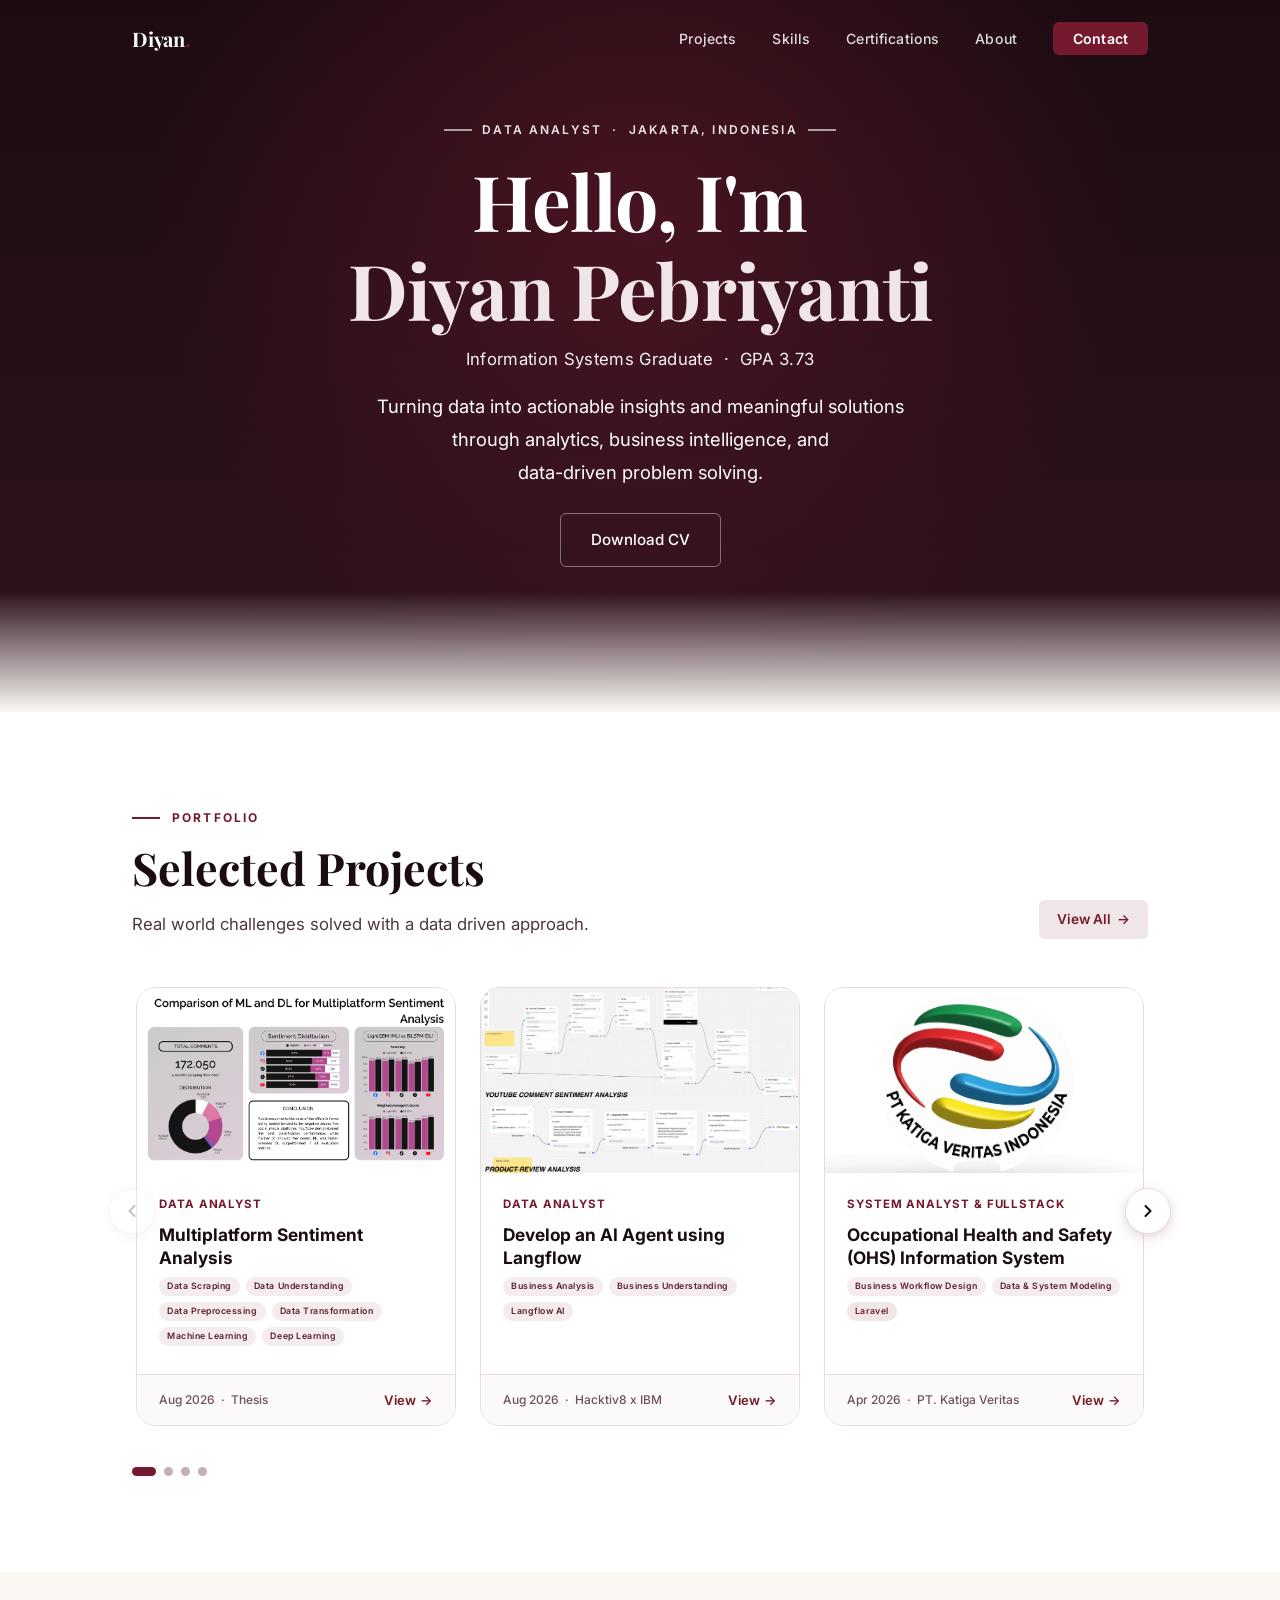
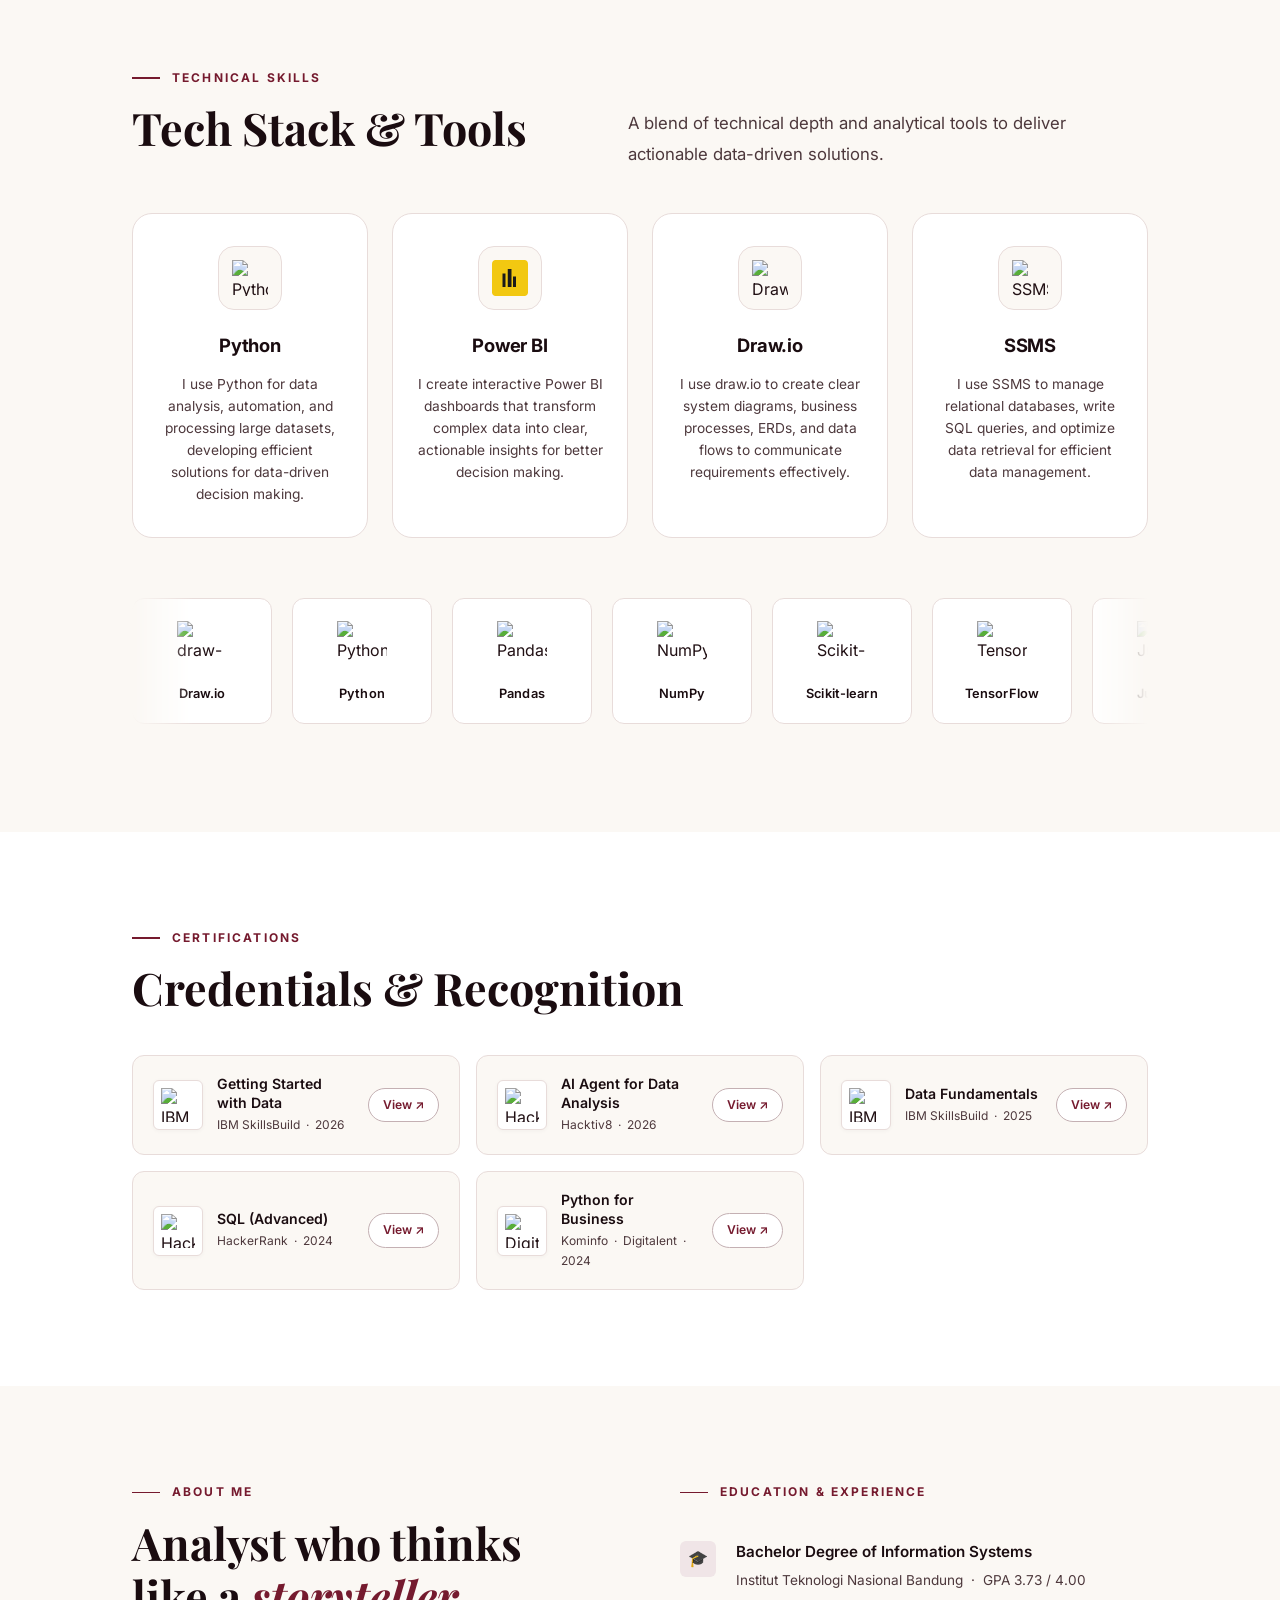
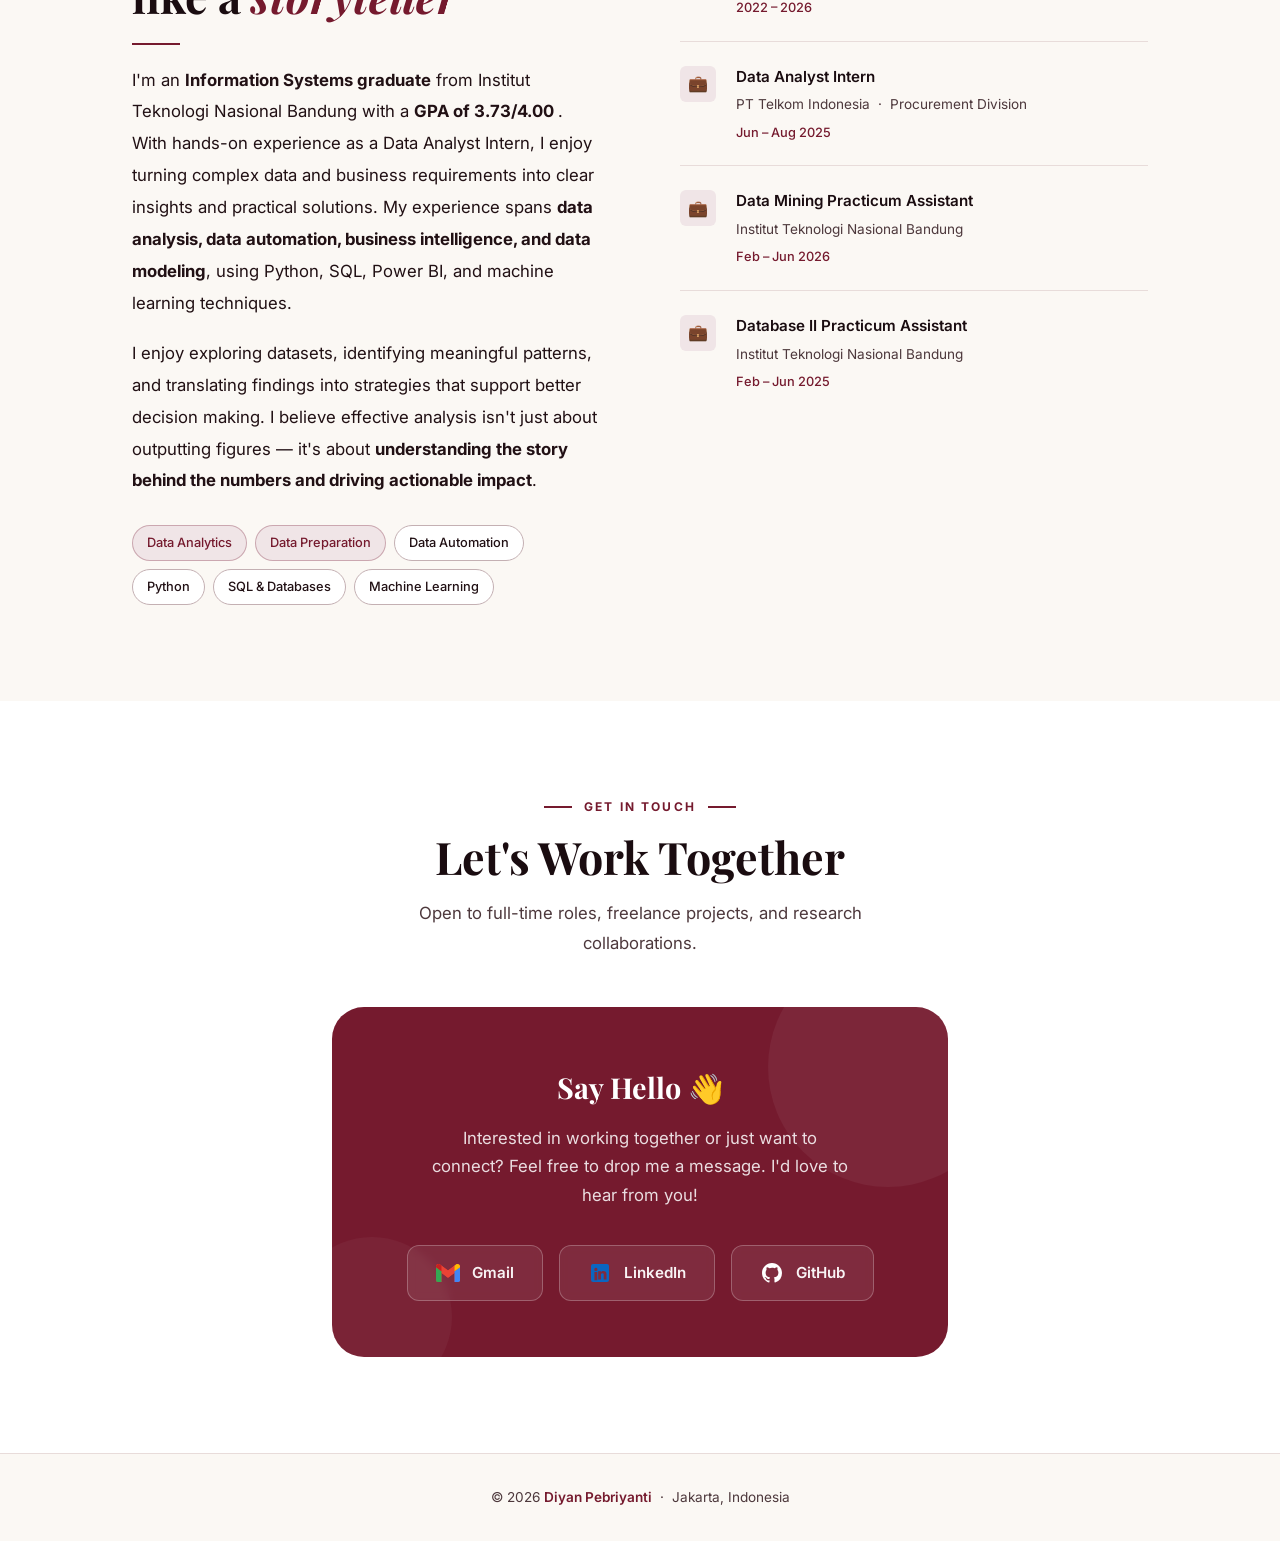
==== index.html @ 128fee52 "add ibm credential" ====
<!DOCTYPE html>
<html lang="en">

<head>
  <meta charset="UTF-8" />
  <meta name="viewport" content="width=device-width, initial-scale=1.0" />
  <meta name="description"
    content="Portfolio of Diyan Pebriyanti — Data Analyst fresh graduate passionate about turning data into impactful business insights." />
  <title>Diyan Pebriyanti | Portfolio</title>
  <link rel="stylesheet" href="style.css" />
  <link rel="icon"
    href="data:image/svg+xml,<svg xmlns='http://www.w3.org/2000/svg' viewBox='0 0 100 100'><text y='.9em' font-size='90'>📊</text></svg>" />
</head>

<body>

  <!-- Mobile Nav -->
  <div class="mobile-nav" id="mobileNav">
    <span class="mobile-nav-close" id="mobileNavClose">✕</span>
    <a href="#projects" onclick="closeMobileNav()">Projects</a>
    <a href="#skills" onclick="closeMobileNav()">Skills</a>
    <a href="#certificates" onclick="closeMobileNav()">Certifications</a>
    <a href="#about" onclick="closeMobileNav()">About</a>
    <a href="#contact" onclick="closeMobileNav()">Contact</a>
  </div>

  <!-- ===================== NAV ===================== -->
  <nav class="nav" id="mainNav">
    <div class="container nav-inner">
      <a href="#" class="nav-logo">Diyan<span>.</span></a>
      <ul class="nav-links">
        <li><a href="#projects" id="nav-projects">Projects</a></li>
        <li><a href="#skills" id="nav-skills">Skills</a></li>
        <li><a href="#certificates" id="nav-certs">Certifications</a></li>
        <li><a href="#about" id="nav-about">About</a></li>
        <li><a href="#contact" class="nav-cta" id="nav-contact">Contact</a></li>
      </ul>
      <div class="hamburger" id="hamburger" onclick="openMobileNav()">
        <span></span><span></span><span></span>
      </div>
    </div>
  </nav>

  <!-- ===================== HERO ===================== -->
  <section class="hero" id="home">
    <div class="container hero-content">

      <div class="hero-eyebrow">
        <div class="hero-eyebrow-line"></div>
        <span class="hero-eyebrow-text">Data Analyst &nbsp;·&nbsp; Jakarta, Indonesia</span>
        <div class="hero-eyebrow-line"></div>
      </div>

      <h1 class="hero-title">
        Hello, I'm
        <span class="name">Diyan Pebriyanti</span>
      </h1>

      <p class="hero-role">Information Systems Graduate &nbsp;·&nbsp; GPA 3.73</p>

      <p class="hero-desc">
        Turning data into actionable insights and meaningful solutions through analytics, business intelligence, and
        <br> data-driven problem solving.
      </p>

      <div class="hero-buttons">
        <!-- <a href="#projects" class="hero-btn-primary" id="hero-view-projects">View Projects →</a> -->
        <a href="assets/projects/CV_DiyanPebriyanti.pdf" class="hero-btn-outline" id="hero-download-cv"
          download>Download CV</a>
      </div>

      <div class="hero-stats">
      </div>

    </div>


  </section>


  <!-- ===================== PROJECTS ===================== -->
  <section class="section projects" id="projects">
    <div class="container">
      <div class="projects-header reveal">
        <div class="projects-header-left">
          <div class="section-eyebrow">
            <div class="section-eyebrow-line"></div>
            <span class="section-eyebrow-text">Portfolio</span>
          </div>
          <h2 class="section-title">Selected Projects</h2>
          <p class="section-desc">Real world challenges solved with a data driven approach.</p>
        </div>
        <div class="projects-controls">
          <a href="projects.html" class="projects-view-all-link" id="home-view-all-projects-top">
            View All <span>→</span>
          </a>
        </div>
      </div>

      <!-- Slider Carousel Container with Overlapping Arrows -->
      <div class="projects-carousel-container reveal reveal-delay-1">
        <button class="slider-arrow-btn slider-arrow-prev" id="projectSliderPrev" onclick="slideProjectsTrack(-1)"
          aria-label="Previous Projects">
          <svg width="20" height="20" viewBox="0 0 24 24" fill="none" stroke="currentColor" stroke-width="2.5"
            stroke-linecap="round" stroke-linejoin="round">
            <polyline points="15 18 9 12 15 6"></polyline>
          </svg>
        </button>

        <!-- Slider Viewport -->
        <div class="projects-slider-wrapper" id="projectsSliderWrapper">
          <div class="projects-track" id="projectsTrack">

            <!-- Project 1 -->
            <div class="project-card">
              <div class="project-thumb">
                <img src="assets/projects/sentiment-analysis.png" alt="Multiplatform Sentiment Analysis"
                  loading="lazy" />
              </div>
              <div class="project-body">
                <span class="project-category-badge">Data Analyst</span>
                <h3 class="project-title">Multiplatform Sentiment Analysis</h3>
                <div class="project-tags">
                  <span class="tag tag-ml">Data Scraping</span>
                  <span class="tag tag-ml">Data Understanding</span>
                  <span class="tag tag-ml">Data Preprocessing</span>
                  <span class="tag tag-ml">Data Transformation</span>
                  <span class="tag tag-ml">Machine Learning</span>
                  <span class="tag tag-ml">Deep Learning</span>
                </div>
              </div>
              <div class="project-footer">
                <span class="project-meta">Aug 2026 &nbsp;·&nbsp; Thesis</span>
                <a href="#" class="project-link" onclick="openProjectModal('sentiment'); return false;">View
                  <span>→</span></a>
              </div>
            </div>

            <!-- Project 2 -->
            <div class="project-card">
              <div class="project-thumb">
                <img src="assets/projects/langflow.png" alt="Develop an AI Agent using Langflow" loading="lazy" />
              </div>
              <div class="project-body">
                <span class="project-category-badge">Data Analyst</span>
                <h3 class="project-title">Develop an AI Agent using Langflow</h3>
                <div class="project-tags">
                  <span class="tag tag-ml">Business Analysis</span>
                  <span class="tag tag-ml">Business Understanding</span>
                  <span class="tag tag-ml">Langflow AI</span>
                </div>
              </div>
              <div class="project-footer">
                <span class="project-meta">Aug 2026 &nbsp;·&nbsp; Hacktiv8 x IBM</span>
                <a href="#" class="project-link" onclick="openProjectModal('langflow'); return false;">View
                  <span>→</span></a>
              </div>
            </div>

            <!-- Project 3 -->
            <div class="project-card">
              <div class="project-thumb">
                <img src="assets/projects/pt-katiga.png" alt="Occupational Health and Safety (OHS) Information System"
                  loading="lazy" />
              </div>
              <div class="project-body">
                <span class="project-category-badge">System Analyst &amp; Fullstack</span>
                <h3 class="project-title">Occupational Health and Safety (OHS) Information System</h3>
                <div class="project-tags">
                  <span class="tag tag-ml">Business Workflow Design</span>
                  <span class="tag tag-ml">Data &amp; System Modeling</span>
                  <span class="tag tag-py">Laravel</span>
                </div>
              </div>
              <div class="project-footer">
                <span class="project-meta">Apr 2026 &nbsp;·&nbsp; PT. Katiga Veritas</span>
                <a href="#" class="project-link" onclick="openProjectModal('katiga'); return false;">View
                  <span>→</span></a>
              </div>
            </div>

            <!-- Project 4 -->
            <div class="project-card">
              <div class="project-thumb">
                <img
                  src="https://www.telkom.co.id/minio/show/data/image_upload/page/1594108255409_compress_logo%20telkom%20indonesia.png"
                  alt="Dashboard Employee Training Progress Monitoring" loading="lazy" />
              </div>
              <div class="project-body">
                <span class="project-category-badge">Data Analyst</span>
                <h3 class="project-title">Dashboard Employee Training Progress Monitoring</h3>
                <div class="project-tags">
                  <span class="tag tag-ml">Business Analysis</span>
                  <span class="tag tag-ml">Power BI</span>
                  <span class="tag tag-ml">Data Analysis</span>
                  <span class="tag tag-ml">Data Preparation</span>
                </div>
              </div>
              <div class="project-footer">
                <span class="project-meta">Aug 2025 &nbsp;·&nbsp; PT. Telkom Indonesia</span>
                <a href="#" class="project-link" onclick="openProjectModal('employee'); return false;">View
                  <span>→</span></a>
              </div>
            </div>

            <!-- Project 5 -->
            <div class="project-card">
              <div class="project-thumb">
                <img
                  src="https://www.telkom.co.id/minio/show/data/image_upload/page/1594108255409_compress_logo%20telkom%20indonesia.png"
                  loading="lazy" />
              </div>
              <div class="project-body">
                <span class="project-category-badge">Data Analyst</span>
                <h3 class="project-title">Multifile Procurement Data Integration and Automation</h3>
                <div class="project-tags">
                  <span class="tag tag-py">Python</span>
                  <span class="tag tag-py">Pandas</span>
                  <span class="tag tag-ml">Data Integration</span>
                  <span class="tag tag-ml">Data Automation</span>
                </div>
              </div>
              <div class="project-footer">
                <span class="project-meta">June 2025 &nbsp;·&nbsp; PT. Telkom Indonesia</span>
                <a href="#" class="project-link" onclick="openProjectModal('automation'); return false;">View
                  <span>→</span></a>
              </div>
            </div>

            <!-- Project 6 -->
            <div class="project-card">
              <div class="project-thumb">
                <img src="assets/projects/maison-perfume.jpg" alt="E-Commerce Maison Sono Perfume" loading="lazy" />
              </div>
              <div class="project-body">
                <span class="project-category-badge">System Analyst &amp; UI/UX Designer</span>
                <h3 class="project-title">E-Commerce Maison Sono Perfume</h3>
                <div class="project-tags">
                  <span class="tag tag-ml">Workflow Design</span>
                  <span class="tag tag-ml">Data Modeling</span>
                  <span class="tag tag-py">Laravel</span>
                  <span class="tag tag-ml">Prototyping</span>
                </div>
              </div>
              <div class="project-footer">
                <span class="project-meta">May 2025 &nbsp;·&nbsp; Maison Sono</span>
                <a href="#" class="project-link" onclick="openProjectModal('maison'); return false;">View
                  <span>→</span></a>
              </div>
            </div>

          </div>
        </div>

        <button class="slider-arrow-btn slider-arrow-next" id="projectSliderNext" onclick="slideProjectsTrack(1)"
          aria-label="Next Projects">
          <svg width="20" height="20" viewBox="0 0 24 24" fill="none" stroke="currentColor" stroke-width="2.5"
            stroke-linecap="round" stroke-linejoin="round">
            <polyline points="9 18 15 12 9 6"></polyline>
          </svg>
        </button>
      </div>

      <!-- Slider Footer (Dots & View All CTA) -->
      <div class="projects-slider-footer reveal">
        <div class="projects-pagination-dots" id="projectsSliderDots"></div>
      </div>
    </div>
  </section>

  <!-- ===================== SKILLS & TOOLS (Marquee) ===================== -->
  <section class="section skills" id="skills">
    <div class="container">
      <div class="skills-header">
        <div class="reveal">
          <div class="section-eyebrow">
            <div class="section-eyebrow-line"></div>
            <span class="section-eyebrow-text">Technical Skills</span>
          </div>
          <h2 class="section-title">Tech Stack &amp; Tools</h2>
        </div>
        <p class="section-desc reveal reveal-delay-2">
          A blend of technical depth and analytical tools to deliver actionable data-driven solutions.
        </p>
      </div>

      <!-- Featured Skills Grid (Penjelasan Skill Utama) -->
      <div class="featured-skills-grid reveal reveal-delay-1">
        <!-- 1. Python -->
        <div class="featured-skill-card">
          <div class="featured-skill-icon">
            <img src="https://cdn.jsdelivr.net/gh/devicons/devicon/icons/python/python-original.svg" alt="Python"
              loading="lazy" />
          </div>
          <h3 class="featured-skill-title">Python</h3>
          <p class="featured-skill-desc">
            I use Python for data analysis, automation, and processing large datasets, developing efficient solutions
            for data-driven decision making.
          </p>
        </div>

        <!-- 2. Power BI -->
        <div class="featured-skill-card">
          <div class="featured-skill-icon">
            <svg viewBox="0 0 24 24" xmlns="http://www.w3.org/2000/svg" role="img" aria-label="Power BI">
              <path
                d="M0 2.4C0 1.08 1.08 0 2.4 0h19.2C22.92 0 24 1.08 24 2.4v19.2c0 1.32-1.08 2.4-2.4 2.4H2.4C1.08 24 0 22.92 0 21.6z"
                fill="#F2C811" />
              <path d="M7 18V9h2v9zm3.5 0V6H13v12zm3.5 0v-7h2v7z" fill="#1a1a1a" />
            </svg>
          </div>
          <h3 class="featured-skill-title">Power BI</h3>
          <p class="featured-skill-desc">
            I create interactive Power BI dashboards that transform complex data into clear, actionable insights for
            better decision making.
          </p>
        </div>

        <!-- 3. Draw.io -->
        <div class="featured-skill-card">
          <div class="featured-skill-icon">
            <img src="https://cdn.jsdelivr.net/gh/homarr-labs/dashboard-icons/webp/draw-io.webp" alt="Draw.io"
              loading="lazy" />
          </div>
          <h3 class="featured-skill-title">Draw.io</h3>
          <p class="featured-skill-desc">
            I use draw.io to create clear system diagrams, business processes, ERDs, and data flows to communicate
            requirements effectively.
          </p>
        </div>

        <!-- 4. SSMS -->
        <div class="featured-skill-card">
          <div class="featured-skill-icon">
            <img
              src="https://img.utdstc.com/icon/981/2d8/9812d89705787310adf08f0edf758921b8d551e8329c8d8c5eeabf4d06b08378:600"
              alt="SSMS" loading="lazy" />
          </div>
          <h3 class="featured-skill-title">SSMS</h3>
          <p class="featured-skill-desc">
            I use SSMS to manage relational databases, write SQL queries, and optimize data retrieval for efficient data
            management.
          </p>
        </div>
      </div>

      <!-- 1-Row Infinite Moving Marquee (Right-to-Left) -->
      <div class="tools-marquee-container reveal reveal-delay-2" id="toolsMarquee">
        <div class="tools-marquee-track">

          <!-- Item 1: draw io -->
          <div class="skill-logo-card">
            <div class="skill-logo-img">
              <img src="https://cdn.jsdelivr.net/gh/homarr-labs/dashboard-icons/webp/draw-io.webp" alt="draw-io"
                loading="lazy" />
            </div>
            <span class="skill-logo-name">Draw.io</span>
          </div>

          <!-- Item 1: Python -->
          <div class="skill-logo-card">
            <div class="skill-logo-img">
              <img src="https://cdn.jsdelivr.net/gh/devicons/devicon/icons/python/python-original.svg" alt="Python"
                loading="lazy" />
            </div>
            <span class="skill-logo-name">Python</span>
          </div>

          <!-- Item 2: Pandas -->
          <div class="skill-logo-card">
            <div class="skill-logo-img">
              <img src="https://cdn.jsdelivr.net/gh/devicons/devicon/icons/pandas/pandas-original.svg" alt="Pandas"
                loading="lazy" />
            </div>
            <span class="skill-logo-name">Pandas</span>
          </div>

          <!-- Item 3: NumPy -->
          <div class="skill-logo-card">
            <div class="skill-logo-img">
              <img src="https://cdn.jsdelivr.net/gh/devicons/devicon/icons/numpy/numpy-original.svg" alt="NumPy"
                loading="lazy" />
            </div>
            <span class="skill-logo-name">NumPy</span>
          </div>

          <!-- Item 4: Scikit-learn -->
          <div class="skill-logo-card">
            <div class="skill-logo-img">
              <img src="https://cdn.jsdelivr.net/gh/devicons/devicon/icons/scikitlearn/scikitlearn-original.svg"
                alt="Scikit-learn" loading="lazy" />
            </div>
            <span class="skill-logo-name">Scikit-learn</span>
          </div>

          <!-- Item 5: TensorFlow -->
          <div class="skill-logo-card">
            <div class="skill-logo-img">
              <img src="https://cdn.jsdelivr.net/gh/devicons/devicon/icons/tensorflow/tensorflow-original.svg"
                alt="TensorFlow" loading="lazy" />
            </div>
            <span class="skill-logo-name">TensorFlow</span>
          </div>

          <!-- Item 6: Jupyter -->
          <div class="skill-logo-card">
            <div class="skill-logo-img">
              <img src="https://cdn.jsdelivr.net/gh/devicons/devicon/icons/jupyter/jupyter-original.svg" alt="Jupyter"
                loading="lazy" />
            </div>
            <span class="skill-logo-name">Jupyter</span>
          </div>

          <!-- Item 7: Colab -->
          <div class="skill-logo-card">
            <div class="skill-logo-img">
              <img
                src="https://thumb.wikimedia.org/wikipedia/commons/thumb/9/9b/Google_Colab_pic.png/1280px-Google_Colab_pic.png?utm_source=en.wikipedia.org&utm_campaign=index&utm_content=thumbnail"
                alt="Google Colab" loading="lazy" />
            </div>
            <span class="skill-logo-name">Google Colab</span>
          </div>

          <!-- Item 8: Power BI -->
          <div class="skill-logo-card">
            <div class="skill-logo-img skill-logo-powerbi">
              <svg viewBox="0 0 24 24" xmlns="http://www.w3.org/2000/svg" role="img" aria-label="Power BI">
                <path
                  d="M0 2.4C0 1.08 1.08 0 2.4 0h19.2C22.92 0 24 1.08 24 2.4v19.2c0 1.32-1.08 2.4-2.4 2.4H2.4C1.08 24 0 22.92 0 21.6z"
                  fill="#F2C811" />
                <path d="M7 18V9h2v9zm3.5 0V6H13v12zm3.5 0v-7h2v7z" fill="#1a1a1a" />
              </svg>
            </div>
            <span class="skill-logo-name">Power BI</span>
          </div>

          <!-- Item 9: Looker -->
          <div class="skill-logo-card">
            <div class="skill-logo-img">
              <img
                src="https://play-lh.googleusercontent.com/RbmQwUTTtZguqAoIiyhh8fPylyqLJRRA-_ZQJQ9521f-O9nZ2vfSX4lWzIbKHYbMpvAb_zXcymi5ywQNPXHRdQ=w240-h480-rw"
                alt="Looker" loading="lazy" />
            </div>
            <span class="skill-logo-name">Looker</span>
          </div>

          <!-- Item 10: MySQL -->
          <div class="skill-logo-card">
            <div class="skill-logo-img">
              <img src="https://cdn.jsdelivr.net/gh/devicons/devicon/icons/mysql/mysql-original.svg" alt="MySQL"
                loading="lazy" />
            </div>
            <span class="skill-logo-name">MySQL</span>
          </div>

          <!-- Item 11: SSMS -->
          <div class="skill-logo-card">
            <div class="skill-logo-img">
              <img
                src="https://img.utdstc.com/icon/981/2d8/9812d89705787310adf08f0edf758921b8d551e8329c8d8c5eeabf4d06b08378:600"
                alt="SSMS" loading="lazy" />
            </div>
            <span class="skill-logo-name">SSMS</span>
          </div>

          <!-- Item 12: Git -->
          <div class="skill-logo-card">
            <div class="skill-logo-img">
              <img src="https://cdn.jsdelivr.net/gh/devicons/devicon/icons/git/git-original.svg" alt="Git"
                loading="lazy" />
            </div>
            <span class="skill-logo-name">Git</span>
          </div>

          <!-- Item 13: Laravel -->
          <div class="skill-logo-card">
            <div class="skill-logo-img">
              <img src="https://cdn.jsdelivr.net/gh/devicons/devicon/icons/laravel/laravel-original.svg" alt="Laravel"
                loading="lazy" />
            </div>
            <span class="skill-logo-name">Laravel</span>
          </div>

          <!-- Item 14: JavaScript -->
          <div class="skill-logo-card">
            <div class="skill-logo-img">
              <img src="https://cdn.jsdelivr.net/gh/devicons/devicon/icons/javascript/javascript-original.svg"
                alt="JavaScript" loading="lazy" />
            </div>
            <span class="skill-logo-name">JavaScript</span>
          </div>

          <!-- Item 14: Figma -->
          <div class="skill-logo-card">
            <div class="skill-logo-img">
              <img
                src="https://encrypted-tbn0.gstatic.com/images?q=tbn:ANd9GcT2DcpDprhrJqAA4Ux0GXnTy79gS4K_n47P1rI0v3AXSLNbYv_hgIYwhCbH&s=10"
                alt="Figma" loading="lazy" />
            </div>
            <span class="skill-logo-name">Figma</span>
          </div>

          <!-- Duplicate Set for Seamless Infinite Loop (Identical Order & Items) -->
          <div class="skill-logo-card" aria-hidden="true">
            <div class="skill-logo-img">
              <img src="https://cdn.jsdelivr.net/gh/devicons/devicon/icons/python/python-original.svg" alt="Python"
                loading="lazy" />
            </div>
            <span class="skill-logo-name">Python</span>
          </div>

          <div class="skill-logo-card" aria-hidden="true">
            <div class="skill-logo-img">
              <img src="https://cdn.jsdelivr.net/gh/devicons/devicon/icons/pandas/pandas-original.svg" alt="Pandas"
                loading="lazy" />
            </div>
            <span class="skill-logo-name">Pandas</span>
          </div>

          <div class="skill-logo-card" aria-hidden="true">
            <div class="skill-logo-img">
              <img src="https://cdn.jsdelivr.net/gh/devicons/devicon/icons/numpy/numpy-original.svg" alt="NumPy"
                loading="lazy" />
            </div>
            <span class="skill-logo-name">NumPy</span>
          </div>

          <div class="skill-logo-card" aria-hidden="true">
            <div class="skill-logo-img">
              <img src="https://cdn.jsdelivr.net/gh/devicons/devicon/icons/scikitlearn/scikitlearn-original.svg"
                alt="Scikit-learn" loading="lazy" />
            </div>
            <span class="skill-logo-name">Scikit-learn</span>
          </div>

          <div class="skill-logo-card" aria-hidden="true">
            <div class="skill-logo-img">
              <img src="https://cdn.jsdelivr.net/gh/devicons/devicon/icons/tensorflow/tensorflow-original.svg"
                alt="TensorFlow" loading="lazy" />
            </div>
            <span class="skill-logo-name">TensorFlow</span>
          </div>

          <div class="skill-logo-card" aria-hidden="true">
            <div class="skill-logo-img">
              <img src="https://cdn.jsdelivr.net/gh/devicons/devicon/icons/jupyter/jupyter-original.svg" alt="Jupyter"
                loading="lazy" />
            </div>
            <span class="skill-logo-name">Jupyter</span>
          </div>

          <div class="skill-logo-card" aria-hidden="true">
            <div class="skill-logo-img">
              <img
                src="https://thumb.wikimedia.org/wikipedia/commons/thumb/9/9b/Google_Colab_pic.png/1280px-Google_Colab_pic.png?utm_source=en.wikipedia.org&utm_campaign=index&utm_content=thumbnail"
                alt="Google Colab" loading="lazy" />
            </div>
            <span class="skill-logo-name">Google Colab</span>
          </div>

          <div class="skill-logo-card" aria-hidden="true">
            <div class="skill-logo-img skill-logo-powerbi">
              <svg viewBox="0 0 24 24" xmlns="http://www.w3.org/2000/svg" role="img" aria-label="Power BI">
                <path
                  d="M0 2.4C0 1.08 1.08 0 2.4 0h19.2C22.92 0 24 1.08 24 2.4v19.2c0 1.32-1.08 2.4-2.4 2.4H2.4C1.08 24 0 22.92 0 21.6z"
                  fill="#F2C811" />
                <path d="M7 18V9h2v9zm3.5 0V6H13v12zm3.5 0v-7h2v7z" fill="#1a1a1a" />
              </svg>
            </div>
            <span class="skill-logo-name">Power BI</span>
          </div>

          <div class="skill-logo-card" aria-hidden="true">
            <div class="skill-logo-img">
              <img
                src="https://play-lh.googleusercontent.com/RbmQwUTTtZguqAoIiyhh8fPylyqLJRRA-_ZQJQ9521f-O9nZ2vfSX4lWzIbKHYbMpvAb_zXcymi5ywQNPXHRdQ=w240-h480-rw"
                alt="Looker" loading="lazy" />
            </div>
            <span class="skill-logo-name">Looker</span>
          </div>

          <div class="skill-logo-card" aria-hidden="true">
            <div class="skill-logo-img">
              <img src="https://cdn.jsdelivr.net/gh/devicons/devicon/icons/mysql/mysql-original.svg" alt="MySQL"
                loading="lazy" />
            </div>
            <span class="skill-logo-name">MySQL</span>
          </div>

          <div class="skill-logo-card" aria-hidden="true">
            <div class="skill-logo-img">
              <img
                src="https://img.utdstc.com/icon/981/2d8/9812d89705787310adf08f0edf758921b8d551e8329c8d8c5eeabf4d06b08378:600"
                alt="SSMS" loading="lazy" />
            </div>
            <span class="skill-logo-name">SSMS</span>
          </div>

          <div class="skill-logo-card" aria-hidden="true">
            <div class="skill-logo-img">
              <img src="https://cdn.jsdelivr.net/gh/devicons/devicon/icons/git/git-original.svg" alt="Git"
                loading="lazy" />
            </div>
            <span class="skill-logo-name">Git</span>
          </div>

          <div class="skill-logo-card" aria-hidden="true">
            <div class="skill-logo-img">
              <img src="https://cdn.jsdelivr.net/gh/devicons/devicon/icons/laravel/laravel-original.svg" alt="Laravel"
                loading="lazy" />
            </div>
            <span class="skill-logo-name">Laravel</span>
          </div>

          <div class="skill-logo-card" aria-hidden="true">
            <div class="skill-logo-img">
              <img src="https://cdn.jsdelivr.net/gh/devicons/devicon/icons/javascript/javascript-original.svg"
                alt="JavaScript" loading="lazy" />
            </div>
            <span class="skill-logo-name">JavaScript</span>
          </div>

        </div>
      </div>
    </div>
  </section>

  <!-- ===================== CERTIFICATIONS ===================== -->
  <section class="section certifications" id="certificates">
    <div class="container">
      <div class="reveal">
        <div class="section-eyebrow">
          <div class="section-eyebrow-line"></div>
          <span class="section-eyebrow-text">Certifications</span>
        </div>
        <h2 class="section-title">Credentials &amp; Recognition</h2>
      </div>

      <div class="cert-grid">

        <!-- 2. IBM -->
        <div class="cert-card reveal reveal-delay-2">
          <div class="cert-main">
            <div class="cert-icon cert-logo-ibm">
              <img src="https://upload.wikimedia.org/wikipedia/commons/5/51/IBM_logo.svg" alt="IBM Logo">
            </div>
            <div class="cert-info">
              <div class="cert-name">Getting Started with Data</div>
              <div class="cert-issuer">IBM SkillsBuild &nbsp;·&nbsp; 2026</div>
            </div>
          </div>
          <a class="cert-view-btn"
            href="https://drive.google.com/file/d/1O94fEAVwlesVM-J73KdObv7kzv_21ZLK/view?usp=sharing" target="_blank"
            rel="noopener noreferrer" aria-label="View IBM Getting Started with Data credential details">View ↗</a>
        </div>

        <!-- 1. Hacktiv8 x IBM SkillsBuild -->
        <div class="cert-card reveal reveal-delay-1">
          <div class="cert-main">
            <div class="cert-icon cert-logo-hacktiv8">
              <img
                src="https://media.licdn.com/dms/image/v2/D560BAQEKFoWgJid8QQ/company-logo_200_200/company-logo_200_200/0/1681278866924/hacktiv8_logo?e=2147483647&v=beta&t=UZ_3L1cI-M3ePIi2SyAa-AWX0iqXFlkMu7poRDKJsI8"
                alt="Hacktiv8 Logo">
            </div>
            <div class="cert-info">
              <div class="cert-name">AI Agent for Data Analysis</div>
              <div class="cert-issuer">Hacktiv8 &nbsp;·&nbsp; 2026</div>
            </div>
          </div>
          <a class="cert-view-btn"
            href="https://drive.google.com/file/d/1Dg8yuGunSlAbtABJAx30Tke_XZ6At46-/view?usp=sharing" target="_blank"
            rel="noopener noreferrer" aria-label="View AI Agent credential details">View ↗</a>
        </div>

        <!-- 2. IBM -->
        <div class="cert-card reveal reveal-delay-2">
          <div class="cert-main">
            <div class="cert-icon cert-logo-ibm">
              <img src="https://upload.wikimedia.org/wikipedia/commons/5/51/IBM_logo.svg" alt="IBM Logo">
            </div>
            <div class="cert-info">
              <div class="cert-name">Data Fundamentals</div>
              <div class="cert-issuer">IBM SkillsBuild &nbsp;·&nbsp; 2025</div>
            </div>
          </div>
          <a class="cert-view-btn"
            href="https://drive.google.com/file/d/1FY9n_bCB3ZDQ8Zf0SUCNKqFk2wXUaA4H/view?usp=drive_link" target="_blank"
            rel="noopener noreferrer" aria-label="View IBM Data Fundamentals credential details">View ↗</a>
        </div>

        <!-- 3. HackerRank -->
        <div class="cert-card reveal reveal-delay-3">
          <div class="cert-main">
            <div class="cert-icon cert-logo-hackerrank">
              <img src="https://upload.wikimedia.org/wikipedia/commons/4/40/HackerRank_Icon-1000px.png"
                alt="HackerRank Logo">
            </div>
            <div class="cert-info">
              <div class="cert-name">SQL (Advanced)</div>
              <div class="cert-issuer">HackerRank &nbsp;·&nbsp; 2024</div>
            </div>
          </div>
          <a class="cert-view-btn" href="https://www.hackerrank.com/certificates/70a7a8413988" target="_blank"
            rel="noopener noreferrer" aria-label="View HackerRank SQL Advanced credential details">View ↗</a>
        </div>

        <!-- 4. Digitalent -->
        <div class="cert-card reveal reveal-delay-1">
          <div class="cert-main">
            <div class="cert-icon cert-logo-digitalent">
              <img src="https://digitalent.komdigi.go.id/assets/img/dts-mono.png" alt="Digitalent Logo">
            </div>
            <div class="cert-info">
              <div class="cert-name">Python for Business</div>
              <div class="cert-issuer">Kominfo &nbsp;·&nbsp; Digitalent &nbsp;·&nbsp; 2024</div>
            </div>
          </div>
          <a class="cert-view-btn"
            href="https://drive.google.com/file/d/1x4lFEaVPMnn-9pfzKalbtUhKy2pYbliK/view?usp=sharing" target="_blank"
            rel="noopener noreferrer" aria-label="View Digitalent Python for Business credential details">View ↗</a>
        </div>
      </div>
    </div>
  </section>

  <!-- ===================== ABOUT ===================== -->
  <section class="section about" id="about">
    <div class="container">
      <div class="about-grid">

        <!-- Bio -->
        <div class="reveal">
          <div class="section-eyebrow">
            <div class="section-eyebrow-line"></div>
            <span class="section-eyebrow-text">About Me</span>
          </div>
          <h2 class="section-title">Analyst who thinks like a <span class="italic-accent">storyteller</span></h2>
          <div class="divider"></div>

          <div class="about-text">
            <p>
              I'm an <strong>Information Systems graduate</strong> from Institut Teknologi Nasional Bandung with a
              <strong>GPA of 3.73/4.00 </strong>. With hands-on experience as a Data Analyst Intern, I enjoy turning
              complex data
              and business
              requirements into clear insights and practical solutions. My experience spans <strong>data analysis, data
                automation, business intelligence, and data modeling</strong>, using Python, SQL, Power BI, and machine
              learning techniques.
            </p>
            <p>
              I enjoy exploring datasets, identifying meaningful patterns, and translating findings into strategies that
              support better decision making. I believe effective analysis isn't just about outputting figures — it's
              about <strong>understanding the story behind the numbers and driving actionable impact</strong>.
            </p>
          </div>

          <div class="about-pills">
            <span class="pill pill-m">Data Analytics</span>
            <span class="pill pill-m">Data Preparation</span>
            <span class="pill pill-c">Data Automation</span>
            <span class="pill pill-c">Python</span>
            <span class="pill pill-c">SQL &amp; Databases</span>
            <span class="pill pill-c">Machine Learning</span>
          </div>
        </div>

        <!-- Timeline -->
        <div class="reveal reveal-delay-2">
          <div class="section-eyebrow">
            <div class="section-eyebrow-line"></div>
            <span class="section-eyebrow-text">Education &amp; Experience</span>
          </div>

          <div class="timeline">
            <div class="timeline-item">
              <div class="timeline-dot">🎓</div>
              <div>
                <div class="timeline-degree">Bachelor Degree of Information Systems</div>
                <div class="timeline-school">Institut Teknologi Nasional Bandung &nbsp;·&nbsp; GPA 3.73 / 4.00</div>
                <div class="timeline-year">2022 – 2026</div>
              </div>
            </div>
            <div class="timeline-item">
              <div class="timeline-dot">💼</div>
              <div>
                <div class="timeline-degree">Data Analyst Intern</div>
                <div class="timeline-school">PT Telkom Indonesia &nbsp;·&nbsp; Procurement Division</div>
                <div class="timeline-year">Jun – Aug 2025</div>
              </div>
            </div>
            <div class="timeline-item">
              <div class="timeline-dot">💼</div>
              <div>
                <div class="timeline-degree">Data Mining Practicum Assistant</div>
                <div class="timeline-school">Institut Teknologi Nasional Bandung</div>
                <div class="timeline-year">Feb – Jun 2026</div>
              </div>
            </div>
            <div class="timeline-item">
              <div class="timeline-dot">💼</div>
              <div>
                <div class="timeline-degree">Database II Practicum Assistant</div>
                <div class="timeline-school">Institut Teknologi Nasional Bandung</div>
                <div class="timeline-year">Feb – Jun 2025</div>
              </div>
            </div>
          </div>
        </div>

      </div>
    </div>
  </section>

  <!-- ===================== CONTACT ===================== -->
  <section class="section contact" id="contact">
    <div class="container contact-inner">
      <div class="reveal">
        <div class="section-eyebrow" style="justify-content:center;">
          <div class="section-eyebrow-line"></div>
          <span class="section-eyebrow-text">Get In Touch</span>
          <div class="section-eyebrow-line"></div>
        </div>
        <h2 class="section-title" style="text-align:center;">Let's Work Together</h2>
        <p class="section-desc" style="margin:0 auto;text-align:center;">
          Open to full-time roles, freelance projects, and research collaborations.
        </p>
      </div>

      <div class="contact-card reveal reveal-delay-2">
        <h3>Say Hello 👋</h3>
        <p>Interested in working together or just want to connect? Feel free to drop me a message. I'd love to hear from
          you!</p>
        <div class="contact-links">
          <!-- Gmail -->
          <a href="https://mail.google.com/mail/?view=cm&fs=1&to=pebriyantidiyan@gmail.com"
            class="contact-link contact-link-gmail" id="contact-email" target="_blank" rel="noopener"
            aria-label="Send email via Gmail">
            <svg width="24" height="24" viewBox="0 0 24 24" xmlns="http://www.w3.org/2000/svg">
              <path
                d="M24 5.457v13.909c0 .904-.732 1.636-1.636 1.636h-3.819V11.73L12 16.64l-6.545-4.91v9.273H1.636A1.636 1.636 0 0 1 0 19.366V5.457c0-2.023 2.309-3.178 3.927-1.964L12 9.545l8.073-6.052C21.69 2.28 24 3.434 24 5.457z"
                fill="#EA4335" />
              <path
                d="M0 5.457v2.182l12 9 12-9V5.457c0-2.023-2.309-3.178-3.927-1.964L12 9.545 3.927 3.493C2.309 2.28 0 3.434 0 5.457z"
                fill="#EA4335" />
              <path d="M18.545 21H22.364A1.636 1.636 0 0 0 24 19.364V6.273l-5.455 4.091V21z" fill="#4285F4" />
              <path d="M5.455 21H1.636A1.636 1.636 0 0 1 0 19.364V6.273l5.455 4.091V21z" fill="#34A853" />
              <path d="M18.545 10.364L24 6.273V5.455c0-2.023-2.309-3.178-3.927-1.964L18.545 4.636v5.728z"
                fill="#FBBC04" />
              <path d="M5.455 10.364L0 6.273V5.455c0-2.023 2.309-3.178 3.927-1.964L5.455 4.636v5.728z" fill="#C5221F" />
            </svg>
            <span>Gmail</span>
          </a>

          <!-- LinkedIn -->
          <a href="https://linkedin.com/in/diyan-pebriyanti" class="contact-link contact-link-linkedin"
            id="contact-linkedin" target="_blank" rel="noopener" aria-label="Visit LinkedIn profile">
            <svg width="24" height="24" viewBox="0 0 24 24" fill="#0A66C2" xmlns="http://www.w3.org/2000/svg">
              <path
                d="M19 3a2 2 0 0 1 2 2v14a2 2 0 0 1-2 2H5a2 2 0 0 1-2-2V5a2 2 0 0 1 2-2h14m-.5 15.5v-5.3a3.26 3.26 0 0 0-3.26-3.26c-.85 0-1.84.52-2.28 1.3v-1.11h-2.79v8.37h2.79v-4.93c0-.77.62-1.4 1.39-1.4a1.4 1.4 0 0 1 1.4 1.4v4.93h2.75M6.46 10.9v8.37H9.25V10.9H6.46M7.86 6.78a1.6 1.6 0 1 0 0 3.2 1.6 1.6 0 0 0 0-3.2Z" />
            </svg>
            <span>LinkedIn</span>
          </a>

          <!-- GitHub -->
          <a href="https://github.com/diyanpe/" class="contact-link contact-link-github" id="contact-github"
            target="_blank" rel="noopener" aria-label="Visit GitHub profile">
            <svg width="24" height="24" viewBox="0 0 24 24" fill="#ffffff" xmlns="http://www.w3.org/2000/svg">
              <path fill-rule="evenodd" clip-rule="evenodd"
                d="M12 2C6.477 2 2 6.484 2 12.017c0 4.425 2.865 8.18 6.839 9.504.5.092.682-.217.682-.483 0-.237-.008-.868-.013-1.703-2.782.605-3.369-1.343-3.369-1.343-.454-1.158-1.11-1.466-1.11-1.466-.908-.62.069-.608.069-.608 1.003.07 1.53 1.032 1.53 1.032.892 1.53 2.341 1.088 2.91.832.092-.647.35-1.088.636-1.338-2.22-.253-4.555-1.113-4.555-4.951 0-1.093.39-1.988 1.029-2.688-.103-.253-.446-1.272.098-2.65 0 0 .84-.27 2.75 1.026A9.564 9.564 0 0112 6.844c.85.004 1.705.115 2.504.337 1.909-1.296 2.747-1.027 2.747-1.027.546 1.379.202 2.398.1 2.651.64.7 1.028 1.595 1.028 2.688 0 3.848-2.339 4.695-4.566 4.943.359.309.678.92.678 1.855 0 1.338-.012 2.419-.012 2.747 0 .268.18.58.688.482A10.019 10.019 0 0022 12.017C22 6.484 17.522 2 12 2z" />
            </svg>
            <span>GitHub</span>
          </a>
        </div>
      </div>
    </div>
  </section>
  <!-- ===================== PROJECT MODAL ===================== -->
  <div class="pmodal-overlay" id="projectModal" onclick="handleModalOverlayClick(event)">
    <div class="pmodal" role="dialog" aria-modal="true" aria-labelledby="pmodal-title">

      <!-- Close button -->
      <button class="pmodal-close" id="pmodalClose" onclick="closeProjectModal()" aria-label="Close modal">✕</button>

      <!-- LEFT: Image Slider -->
      <div class="pmodal-left">
        <div class="pmodal-slider" id="pmodalSlider">
          <!-- slides injected by JS -->
        </div>
        <div class="pmodal-slider-controls">
          <button class="pmodal-arrow" id="pmodalPrev" onclick="slideProject(-1)" aria-label="Previous image">‹</button>
          <div class="pmodal-dots" id="pmodalDots"></div>
          <button class="pmodal-arrow" id="pmodalNext" onclick="slideProject(1)" aria-label="Next image">›</button>
        </div>
      </div>

      <!-- RIGHT: Info -->
      <div class="pmodal-right">
        <div class="pmodal-tags" id="pmodalTags"></div>
        <h2 class="pmodal-title" id="pmodal-title"></h2>
        <p class="pmodal-meta" id="pmodalMeta"></p>
        <div class="pmodal-divider"></div>
        <div class="pmodal-body" id="pmodalBody"></div>
        <div class="pmodal-highlights" id="pmodalHighlights"></div>
        <div class="pmodal-actions" id="pmodalActions"></div>
      </div>

    </div>
  </div>

  <!-- ===================== FOOTER ===================== -->
  <footer>
    <div class="container">
      <p>© 2026 <strong>Diyan Pebriyanti</strong> &nbsp;·&nbsp; Jakarta, Indonesia</p>
    </div>
  </footer>

  <!-- ===================== SCRIPTS ===================== -->
  <script>
    // ── Sticky Nav ───────────────────────────────────────────
    const mainNav = document.getElementById('mainNav');
    window.addEventListener('scroll', () => {
      mainNav.classList.toggle('scrolled', window.scrollY > 20);
      updateActiveNav();
    });

    // ── Active Nav ───────────────────────────────────────────
    function updateActiveNav() {
      const ids = ['projects', 'skills', 'certificates', 'about', 'contact'];
      const links = { projects: 'nav-projects', skills: 'nav-skills', certificates: 'nav-certs', about: 'nav-about', contact: 'nav-contact' };
      let current = '';
      ids.forEach(id => {
        const el = document.getElementById(id);
        if (el && window.scrollY >= el.offsetTop - 160) current = id;
      });
      ids.forEach(id => {
        const a = document.getElementById(links[id]);
        if (a) a.classList.toggle('active', id === current);
      });
    }

    // ── Mobile Nav ───────────────────────────────────────────
    function openMobileNav() { document.getElementById('mobileNav').classList.add('open'); }
    function closeMobileNav() { document.getElementById('mobileNav').classList.remove('open'); }
    document.getElementById('mobileNavClose').onclick = closeMobileNav;

    // ── Scroll Reveal ────────────────────────────────────────
    const observer = new IntersectionObserver(entries => {
      entries.forEach(entry => {
        if (entry.isIntersecting) {
          entry.target.classList.add('visible');
        }
      });
    }, { threshold: 0.12 });

    document.querySelectorAll('.reveal').forEach(el => observer.observe(el));

    // ── Project Carousel / Slider on Homepage ───────────────
    let currentTrackIndex = 0;
    const projectsTrack = document.getElementById('projectsTrack');
    const projectCards = document.querySelectorAll('#projectsTrack .project-card');
    const dotsContainer = document.getElementById('projectsSliderDots');
    const prevBtn = document.getElementById('projectSliderPrev');
    const nextBtn = document.getElementById('projectSliderNext');

    function getVisibleCount() {
      if (window.innerWidth <= 640) return 1;
      if (window.innerWidth <= 1024) return 2;
      return 3;
    }

    function getMaxIndex() {
      const visible = getVisibleCount();
      return Math.max(0, projectCards.length - visible);
    }

    function initProjectSlider() {
      if (!dotsContainer) return;
      const maxIdx = getMaxIndex();
      dotsContainer.innerHTML = '';
      for (let i = 0; i <= maxIdx; i++) {
        const dot = document.createElement('button');
        dot.className = `p-dot ${i === currentTrackIndex ? 'active' : ''}`;
        dot.setAttribute('aria-label', `Go to slide ${i + 1}`);
        dot.onclick = () => goToProjectTrackIndex(i);
        dotsContainer.appendChild(dot);
      }
      updateTrackPosition();
    }

    function updateTrackPosition() {
      if (!projectsTrack || projectCards.length === 0) return;
      const maxIdx = getMaxIndex();
      if (currentTrackIndex > maxIdx) currentTrackIndex = maxIdx;
      if (currentTrackIndex < 0) currentTrackIndex = 0;

      const card = projectCards[0];
      const gap = 24;
      const cardWidth = card.getBoundingClientRect().width;
      const offset = currentTrackIndex * (cardWidth + gap);
      projectsTrack.style.transform = `translateX(-${offset}px)`;

      // Update buttons
      if (prevBtn) prevBtn.disabled = currentTrackIndex === 0;
      if (nextBtn) nextBtn.disabled = currentTrackIndex >= maxIdx;

      // Update dots
      const dots = dotsContainer.querySelectorAll('.p-dot');
      dots.forEach((d, idx) => {
        d.classList.toggle('active', idx === currentTrackIndex);
      });
    }

    function slideProjectsTrack(dir) {
      const maxIdx = getMaxIndex();
      currentTrackIndex = Math.min(Math.max(0, currentTrackIndex + dir), maxIdx);
      updateTrackPosition();
    }

    function goToProjectTrackIndex(idx) {
      currentTrackIndex = idx;
      updateTrackPosition();
    }

    window.addEventListener('resize', () => {
      initProjectSlider();
    });
    initProjectSlider();

    // Touch Swipe for Projects Slider
    let touchStartX = 0;
    let touchEndX = 0;
    const sliderWrapper = document.getElementById('projectsSliderWrapper');
    if (sliderWrapper) {
      sliderWrapper.addEventListener('touchstart', e => {
        touchStartX = e.changedTouches[0].screenX;
      }, { passive: true });
      sliderWrapper.addEventListener('touchend', e => {
        touchEndX = e.changedTouches[0].screenX;
        if (touchStartX - touchEndX > 50) slideProjectsTrack(1);
        if (touchEndX - touchStartX > 50) slideProjectsTrack(-1);
      }, { passive: true });
    }

    // ── Project Modal Data ───────────────────────────────────
    const projectData = {
      sentiment: {
        title: 'Multiplatform Sentiment Analysis',
        meta: 'Aug 2026 · Social Media Sentiment Analyst',
        tags: [
          { label: 'Python', cls: 'tag-py' },
          { label: 'NLP', cls: 'tag-ml' },
          { label: 'Deep Learning', cls: 'tag-ml' },
          { label: 'Machine Learning', cls: 'tag-ml' },
          { label: 'Sentiment Analysis', cls: 'tag-ml' }
        ],
        images: [
          { src: 'assets/projects/skripsi1.png', caption: 'Multiplatform Data Distribution' },
          { src: 'assets/projects/skripsi2.png', caption: 'Evaluation & Model Performance' },
          { src: 'assets/projects/skripsi3.png', caption: 'Conclusion & Key Findings' }
        ],
        description: `<p>Analyzed 172,050 comments from Facebook, Instagram, TikTok, X, 
          and YouTube to identify sentiment patterns across multiple social media platforms. 
          The project covered data integration, exploratory data analysis, text preprocessing, 
          pseudolabeling, and feature extraction using IndoBERTweet.</p>
          <p>Developed and evaluated Machine Learning (LightGBM) and Deep Learning (BiLSTM) models for sentiment classification, 
            comparing their performance across structured metrics. The main challenge was processing and analyzing large-scale, 
            unstructured text across multiple platforms.</p>`,
        highlights: [
        ],
        github: 'https://github.com/diyanpe/multiplatform-sentiment-analysis.git'
      },
      langflow: {
        title: 'Develop an AI Agent using Langflow',
        meta: 'Aug 2026 · Bootcamp Hacktiv8-IBM',
        tags: [
          { label: 'Langflow', cls: 'tag-ml' },
          { label: 'AI Agent', cls: 'tag-ml' },
          { label: 'Prompt Engineering', cls: 'tag-ml' },
          { label: 'Sentiment Analysis', cls: 'tag-ml' }
        ],
        images: [
          { src: 'assets/projects/langflow.png', caption: 'Langflow AI Agent Architecture' },
          { src: 'assets/projects/langflow1.png', caption: 'Chatbot Product Review' },
          { src: 'assets/projects/langflow-ted.jpg', caption: 'Indonesian Podcast Sentiment Chatbot' },
          { src: 'assets/projects/langflow-tcuc.jpg', caption: 'English Podcast Sentiment Chatbot' }
        ],
        description: `<p>Developed an AI Agent using Langflow to build LLM-based workflows that process user inputs 
          and generate structured responses while applying prompt engineering and structured output techniques to reduce AI hallucinations. 
          Created two analytical workflows: a Product Review Analysis Flow to extract and summarize insights from product reviews, 
          and a Sentiment Analysis Flow to analyze sentiment from YouTube videos.</p>
          <p>In the YouTube analysis, experiments were conducted on both Indonesian podcast videos and TED videos (English), 
            where results showed more comprehensive and accurate insights in English due to the AI’s ability to better interpret 
            both viewer comments and speaker transcripts.</p>`,
        highlights: [
        ]
      },
      katiga: {
        title: 'Occupational Health and Safety (OHS) Service Information System',
        meta: 'Apr 2026 · System Analyst & Fullstack Developer',
        tags: [
          { label: 'UML', cls: 'tag-py' },
          { label: 'Requirements Analysis', cls: 'tag-py' },
          { label: 'Business Process', cls: 'tag-py' },
          { label: 'Laravel', cls: 'tag-ml' },
          { label: 'JavaScript', cls: 'tag-ml' }
        ],
        images: [
          { src: 'assets/projects/before-after-veritas.png', caption: 'Benefits of Veritas Web System' },
          { src: 'assets/projects/diagrams-veritas.png', caption: 'Business Process Diagrams' },
          { src: 'assets/projects/veritas-uc1.jpg', caption: 'Use Case Level 1 Diagram' },
          { src: 'assets/projects/veritas1.png', caption: 'Landing Page' },
          { src: 'assets/projects/veritas2.png', caption: 'Training List Page' },
          { src: 'assets/projects/veritas3.png', caption: 'Audit Registration Flow Page' },
          { src: 'assets/projects/veritas4.png', caption: 'Certificate Verification Page' }
        ],
        description: `<p>Designed and developed an Occupational Health and Safety (OHS) Information System 
          to support the digitalization of processes at PT Katiga Veritas. As a System Analyst and Fullstack Developer, 
          I analyzed user needs, translated business requirements into system specifications, 
          designed system workflows, and implemented the web based solution.</p>`,
        highlights: [
        ]
      },
      employee: {
        title: 'Dashboard Employee Training Progress Monitoring',
        meta: 'Jun 2025 · Data Analyst Intern',
        tags: [
          { label: 'Power BI', cls: 'tag-ml' },
          { label: 'Power Query', cls: 'tag-ml' },
          { label: 'Data Analysis', cls: 'tag-ml' },
          { label: 'Data Visualization', cls: 'tag-ml' },
          { label: 'Dashboard', cls: 'tag-ml' }
        ],
        images: [
          { src: 'assets/projects/employee-training.png', caption: 'Power BI Training Progress Dashboard' },
          { src: 'assets/projects/employee-training-flowchart.png', caption: 'Dashboard Development Flowchart' }
        ],
        description: `<p>Developed an Employee Training Progress Monitoring Dashboard to provide a 
          clearer view of employee training activities and progress. The project involved data preparation 
          and transformation using Power Query, followed by data analysis and interactive visualization to 
          monitor training progress, completion status, and employee participation efficiently.</p>`,
        highlights: [
        ]
      },
      automation: {
        title: 'Multifile Procurement Data Integration and Automation',
        meta: 'Jun 2025 · Data Analyst Intern',
        tags: [
          { label: 'Python', cls: 'tag-py' },
          { label: 'Pandas', cls: 'tag-py' },
          { label: 'Data Integration', cls: 'tag-ml' },
          { label: 'Automation', cls: 'tag-ml' }
        ],
        images: [
          { src: 'assets/projects/before-after-automation.png', caption: 'Benefits of Automation Workflow' },
          { src: 'assets/projects/automation-code.png', caption: 'Python Automation Script' }
        ],
        description: `<p>Developed a Python-based data integration and automation solution to streamline 
          the processing of 10+ Excel files containing thousands of procurement records. The previous 
          manual process could take up to 8 hours and involved repetitive tasks with a higher risk of human error.</p>
          <p>The automated solution reduced the data preparation process from 8 hours to just a few minutes 
            while guaranteeing data consistency across large datasets.</p>`,
        highlights: [
        ]
      },
      maison: {
        title: 'E-Commerce Maison Sono Perfume',
        meta: 'May 2025 · System Analyst & UI/UX Designer',
        tags: [
          { label: 'ERD', cls: 'tag-ml' },
          { label: 'Business Process', cls: 'tag-ml' },
          { label: 'User Flow', cls: 'tag-ml' },
          { label: 'Figma', cls: 'tag-ml' }
        ],
        images: [
          { src: 'assets/projects/diagrams-maison.jpg', caption: 'ERD & Flow Business Process Diagram' },
          { src: 'assets/projects/maison-login.png', caption: 'High-fidelity Login Page' },
          { src: 'assets/projects/maison-quiz.png', caption: 'High-fidelity Quiz Result Page' },
          { src: 'assets/projects/maison-product.png', caption: 'High-fidelity Product Page' }
        ],
        description: `<p>Designed an e-commerce system for Maison Sono Perfume, focusing on translating 
          business requirements into a structured and user oriented digital solution. Worked on analyzing requirements, 
          defining business processes, designing system structure, and developing user flows and interface concepts.</p>`,
        highlights: [
        ]
      }
    };

    // ── Project Modal State & Handlers ───────────────────────
    let currentSlide = 0;
    let totalSlides = 0;

    function openProjectModal(key) {
      const data = projectData[key];
      if (!data) return;

      currentSlide = 0;
      totalSlides = data.images.length;

      // Build slider
      const slider = document.getElementById('pmodalSlider');
      slider.innerHTML = data.images.map((img, i) => `
        <div class="pmodal-slide ${i === 0 ? 'active' : ''}">
          <img src="${img.src || img.image}" alt="${img.caption}" class="pmodal-slide-img" />
          <span class="pmodal-slide-caption">${img.caption}</span>
        </div>
      `).join('');

      // Build dots
      const dots = document.getElementById('pmodalDots');
      dots.innerHTML = data.images.map((_, i) =>
        `<button class="pmodal-dot ${i === 0 ? 'active' : ''}" onclick="goToSlide(${i})" aria-label="Slide ${i + 1}"></button>`
      ).join('');

      // Tags
      document.getElementById('pmodalTags').innerHTML = data.tags
        .map(t => `<span class="tag ${t.cls}">${t.label}</span>`).join('');

      // Text
      document.getElementById('pmodal-title').textContent = data.title;
      document.getElementById('pmodalMeta').textContent = data.meta;
      document.getElementById('pmodalBody').innerHTML = data.description;

      // Highlights
      if (data.highlights && data.highlights.length > 0) {
        document.getElementById('pmodalHighlights').innerHTML = `
          <div class="pmodal-hl-grid">
            ${data.highlights.map(h => `
              <div class="pmodal-hl-item">
                <span class="pmodal-hl-icon">${h.icon}</span>
                <span class="pmodal-hl-value">${h.value}</span>
                <span class="pmodal-hl-label">${h.label}</span>
              </div>
            `).join('')}
          </div>
        `;
      } else {
        document.getElementById('pmodalHighlights').innerHTML = '';
      }

      // Actions
      if (data.github) {
        document.getElementById('pmodalActions').innerHTML = `
          <a href="${data.github}" class="pmodal-btn" target="_blank" rel="noopener">
            ⟨/⟩ &nbsp;View on GitHub
          </a>
        `;
      } else {
        document.getElementById('pmodalActions').innerHTML = '';
      }

      // Show modal
      const overlay = document.getElementById('projectModal');
      overlay.classList.add('open');
      document.body.style.overflow = 'hidden';
    }

    function closeProjectModal() {
      document.getElementById('projectModal').classList.remove('open');
      document.body.style.overflow = '';
    }

    function handleModalOverlayClick(e) {
      if (e.target === document.getElementById('projectModal')) closeProjectModal();
    }

    function slideProject(dir) {
      goToSlide((currentSlide + dir + totalSlides) % totalSlides);
    }

    function goToSlide(idx) {
      const slides = document.querySelectorAll('.pmodal-slide');
      const dots = document.querySelectorAll('.pmodal-dot');
      if (slides.length === 0 || !slides[currentSlide]) return;
      slides[currentSlide].classList.remove('active');
      dots[currentSlide].classList.remove('active');
      currentSlide = idx;
      slides[currentSlide].classList.add('active');
      dots[currentSlide].classList.add('active');
    }

    // Close on Escape
    document.addEventListener('keydown', e => {
      if (e.key === 'Escape') {
        closeProjectModal();
      }
      if (e.key === 'ArrowLeft') slideProject(-1);
      if (e.key === 'ArrowRight') slideProject(1);
    });
  </script>
</body>

</html>
---- style.css ----
/* ===========================
   DESIGN TOKENS & RESET
   =========================== */
@import url('https://fonts.googleapis.com/css2?family=Inter:wght@300;400;500;600;700&family=Playfair+Display:ital,wght@0,600;0,700;1,600&display=swap');

:root {
  /* Core palette */
  --maroon: #751A2E;
  --maroon-light: #94223A;
  --maroon-dim: #F0E5E7;
  --cream: #FBF8F4;
  --cream-deep: #F0EAE1;
  --white: #FFFFFF;

  /* Text - High contrast for readability */
  --text-dark: #1A0C10;
  --text-body: #211014;
  --text-muted: #4D383C;
  --text-faint: #6E5258;

  /* Borders */
  --border: #E8DCDA;
  --border-strong: #C4B0B3;

  /* Derived */
  --grad-bg: linear-gradient(180deg, #1C0C11 0%, #30131E 100%);

  /* Tokens */
  --radius-sm: 6px;
  --radius-md: 12px;
  --radius-lg: 20px;
  --radius-xl: 32px;
  --transition: 0.28s cubic-bezier(0.4, 0, 0.2, 1);

  --shadow-sm: 0 2px 8px rgba(117, 26, 46, 0.06);
  --shadow-md: 0 6px 24px rgba(117, 26, 46, 0.1);
  --shadow-lg: 0 16px 48px rgba(117, 26, 46, 0.14);
}

*,
*::before,
*::after {
  box-sizing: border-box;
  margin: 0;
  padding: 0;
}

html {
  scroll-behavior: smooth;
  font-size: 16px;
}

body {
  font-family: 'Inter', sans-serif;
  background: var(--cream);
  color: var(--text-body);
  overflow-x: hidden;
  line-height: 1.7;
  -webkit-font-smoothing: antialiased;
}

a {
  text-decoration: none;
  color: inherit;
}

img {
  display: block;
  max-width: 100%;
}

/* ===========================
   SCROLLBAR
   =========================== */
::-webkit-scrollbar {
  width: 4px;
}

::-webkit-scrollbar-track {
  background: var(--cream);
}

::-webkit-scrollbar-thumb {
  background: var(--maroon);
  border-radius: 99px;
}

/* ===========================
   UTILITY
   =========================== */
.container {
  max-width: 1080px;
  margin: 0 auto;
  padding: 0 32px;
}

.section {
  padding: 96px 0;
}

.tag {
  display: inline-block;
  padding: 2px 8px;
  border-radius: 99px;
  font-size: 0.55rem;
  font-weight: 600;
  letter-spacing: 0.06em;
  /* text-transform: uppercase; */
}

.section-eyebrow {
  display: flex;
  align-items: center;
  gap: 12px;
  margin-bottom: 14px;
}

.section-eyebrow-line {
  width: 28px;
  height: 1.5px;
  background: var(--maroon);
  flex-shrink: 0;
}

.section-eyebrow-text {
  font-size: 0.75rem;
  font-weight: 700;
  letter-spacing: 0.18em;
  text-transform: uppercase;
  color: var(--maroon);
}

.section-title {
  font-family: 'Playfair Display', serif;
  font-size: clamp(1.9rem, 3.8vw, 2.8rem);
  font-weight: 700;
  line-height: 1.18;
  color: var(--text-dark);
  margin-bottom: 14px;
}

.section-desc {
  color: var(--text-muted);
  font-size: 1.05rem;
  max-width: 520px;
  line-height: 1.8;
}

.italic-accent {
  font-style: italic;
  color: var(--maroon);
}

/* ===========================
   BUTTONS
   =========================== */
.btn-primary {
  display: inline-flex;
  align-items: center;
  gap: 8px;
  padding: 13px 28px;
  background: var(--maroon);
  border-radius: var(--radius-sm);
  font-weight: 600;
  font-size: 0.9rem;
  color: #fff;
  letter-spacing: 0.01em;
  transition: background var(--transition), transform var(--transition), box-shadow var(--transition);
  box-shadow: var(--shadow-md);
}

.btn-primary:hover {
  background: var(--maroon-light);
  transform: translateY(-2px);
  box-shadow: var(--shadow-lg);
}

.btn-outline {
  display: inline-flex;
  align-items: center;
  gap: 8px;
  padding: 12px 26px;
  border: 1.5px solid var(--maroon);
  border-radius: var(--radius-sm);
  font-weight: 600;
  font-size: 0.9rem;
  color: var(--maroon);
  transition: background var(--transition), transform var(--transition);
  background: transparent;
}

.btn-outline:hover {
  background: var(--maroon-dim);
  transform: translateY(-2px);
}

/* ===========================
   NAV
   =========================== */
.nav {
  position: fixed;
  top: 0;
  left: 0;
  right: 0;
  z-index: 1000;
  padding: 22px 0;
  transition: var(--transition);
}

.nav.scrolled {
  background: rgba(251, 248, 244, 0.95);
  backdrop-filter: blur(16px);
  padding: 14px 0;
  border-bottom: 1px solid var(--border);
  box-shadow: 0 1px 12px rgba(117, 26, 46, 0.04);
}

.nav-inner {
  display: flex;
  align-items: center;
  justify-content: space-between;
}

.nav-logo {
  font-family: 'Playfair Display', serif;
  font-size: 1.25rem;
  font-weight: 700;
  color: var(--white);
  letter-spacing: -0.01em;
  transition: color var(--transition);
}

.nav.scrolled .nav-logo {
  color: var(--text-dark);
}

.nav-logo span {
  color: var(--maroon);
}

.nav-links {
  display: flex;
  gap: 36px;
  list-style: none;
}

.nav-links a {
  font-size: 0.88rem;
  font-weight: 500;
  color: rgba(255, 255, 255, 0.85);
  transition: color var(--transition);
  letter-spacing: 0.01em;
}

.nav.scrolled .nav-links a {
  color: var(--text-muted);
}

.nav-links a:hover,
.nav.scrolled .nav-links a:hover {
  color: var(--maroon);
}

.nav-links a.active,
.nav.scrolled .nav-links a.active {
  color: var(--maroon);
  font-weight: 600;
}

.nav-cta {
  padding: 8px 20px !important;
  background: var(--maroon) !important;
  border-radius: var(--radius-sm) !important;
  color: #fff !important;
  font-weight: 600 !important;
  font-size: 0.88rem !important;
  transition: background var(--transition), transform var(--transition) !important;
}

.nav-cta:hover {
  background: var(--maroon-light) !important;
  transform: translateY(-1px) !important;
}

.hamburger {
  display: none;
  flex-direction: column;
  gap: 5px;
  cursor: pointer;
  color: var(--white);
}

.nav.scrolled .hamburger {
  color: var(--text-dark);
}

.hamburger span {
  width: 22px;
  height: 1.5px;
  background: currentColor;
  border-radius: 99px;
  transition: var(--transition);
}

/* ===========================
   HERO — centered, no image
   =========================== */
.hero {
  min-height: 70vh;
  background: var(--grad-bg);
  display: flex;
  align-items: center;
  justify-content: center;
  position: relative;
  overflow: hidden;
  padding: 120px 0 80px 0;
  text-align: center;
}

.hero::before {
  content: '';
  position: absolute;
  inset: 0;
  background-image: radial-gradient(circle at 50% 30%, rgba(117, 26, 46, 0.45) 0%, transparent 60%);
  pointer-events: none;
}

.hero::after {
  content: '';
  position: absolute;
  bottom: 0;
  left: 0;
  right: 0;
  height: 120px;
  background: linear-gradient(to bottom, transparent, var(--cream));
  pointer-events: none;
  z-index: 2;
}

.hero-content {
  position: relative;
  z-index: 3;
  display: flex;
  flex-direction: column;
  align-items: center;
  max-width: 800px;
}

.hero-eyebrow {
  display: flex;
  align-items: center;
  gap: 10px;
  margin-bottom: 16px;
}

.hero-eyebrow-line {
  width: 28px;
  height: 1.5px;
  background: rgba(255, 255, 255, 0.6);
}

.hero-eyebrow-text {
  font-size: 0.75rem;
  font-weight: 600;
  letter-spacing: 0.18em;
  text-transform: uppercase;
  color: rgba(255, 255, 255, 0.9);
}

.hero-title {
  font-family: 'Playfair Display', serif;
  font-size: clamp(3rem, 6vw, 4.8rem);
  font-weight: 700;
  line-height: 1.15;
  color: var(--white);
  margin-bottom: 12px;
  letter-spacing: -0.01em;
}

.hero-title .name {
  color: #F0E5E7;
  display: block;
}

.hero-role {
  font-size: 1.05rem;
  color: rgba(255, 255, 255, 0.95);
  font-weight: 400;
  margin-bottom: 16px;
  letter-spacing: 0.02em;
}

.hero-desc {
  color: #FFFFFF;
  font-size: 1.15rem;
  max-width: 580px;
  margin-bottom: 24px;
  line-height: 1.8;
}

.hero-desc strong {
  color: var(--white);
  font-weight: 600;
}

.hero-buttons {
  display: flex;
  gap: 16px;
  flex-wrap: wrap;
  justify-content: center;
}

.hero-btn-primary {
  display: inline-flex;
  align-items: center;
  gap: 8px;
  padding: 14px 32px;
  background: var(--white);
  border-radius: var(--radius-sm);
  font-weight: 600;
  font-size: 0.95rem;
  color: var(--maroon);
  transition: transform var(--transition), box-shadow var(--transition);
  box-shadow: 0 4px 20px rgba(0, 0, 0, 0.25);
  letter-spacing: 0.01em;
}

.hero-btn-primary:hover {
  transform: translateY(-2px);
  box-shadow: 0 8px 28px rgba(0, 0, 0, 0.35);
}

.hero-btn-outline {
  display: inline-flex;
  align-items: center;
  gap: 8px;
  padding: 13px 30px;
  border: 1.5px solid rgba(255, 255, 255, 0.4);
  border-radius: var(--radius-sm);
  font-weight: 500;
  font-size: 0.95rem;
  color: var(--white);
  transition: border-color var(--transition), background var(--transition), transform var(--transition);
  background: transparent;
}

.hero-btn-outline:hover {
  border-color: var(--white);
  background: rgba(255, 255, 255, 0.1);
  transform: translateY(-2px);
}

.hero-stats {
  display: flex;
  gap: 48px;
  margin-top: 40px;
  padding-top: 24px;
  border-top: 1px solid rgba(255, 255, 255, 0.15);
  justify-content: center;
}

.hero-stat-num {
  font-size: 2rem;
  font-weight: 700;
  color: var(--white);
  letter-spacing: -0.02em;
  font-family: 'Playfair Display', serif;
}

.hero-stat-num span {
  font-size: 1.3rem;
  color: #F0E5E7;
}

.hero-stat-label {
  font-size: 0.8rem;
  color: rgba(255, 255, 255, 0.9);
  margin-top: 4px;
  letter-spacing: 0.04em;
}



/* ===========================
   DIVIDER
   =========================== */
.divider {
  width: 48px;
  height: 2px;
  background: var(--maroon);
  margin: 20px 0;
}

/* ===========================
   PROJECTS (Slider & Grid)
   =========================== */
.projects {
  background: var(--white);
  position: relative;
}

.projects-header {
  display: flex;
  align-items: flex-end;
  justify-content: space-between;
  margin-bottom: 40px;
  gap: 20px;
  flex-wrap: wrap;
}

.projects-header-left {
  max-width: 580px;
}

.projects-controls {
  display: flex;
  align-items: center;
  gap: 12px;
}

.projects-view-all-link {
  display: inline-flex;
  align-items: center;
  gap: 6px;
  padding: 8px 18px;
  background: var(--maroon-dim);
  color: var(--maroon);
  border-radius: var(--radius-sm);
  font-size: 0.85rem;
  font-weight: 600;
  transition: all var(--transition);
}

.projects-view-all-link:hover {
  background: var(--maroon);
  color: #fff;
  transform: translateY(-2px);
  box-shadow: var(--shadow-sm);
}

/* Slider Carousel Container & Overlapping Arrows */
.projects-carousel-container {
  position: relative;
  width: 100%;
}

.slider-arrow-btn {
  position: absolute;
  top: 50%;
  transform: translateY(-50%);
  z-index: 10;
  width: 46px;
  height: 46px;
  border-radius: 50%;
  border: 1.5px solid var(--border);
  background: var(--white);
  color: var(--text-dark);
  cursor: pointer;
  display: inline-flex;
  align-items: center;
  justify-content: center;
  transition: background var(--transition), border-color var(--transition), color var(--transition), transform var(--transition), box-shadow var(--transition), opacity var(--transition);
  box-shadow: 0 4px 16px rgba(117, 26, 46, 0.12), 0 2px 6px rgba(0, 0, 0, 0.08);
}

.slider-arrow-btn svg {
  display: block;
  stroke: currentColor;
  transition: transform var(--transition);
}

.slider-arrow-prev {
  left: -23px;
}

.slider-arrow-next {
  right: -23px;
}

.slider-arrow-btn:hover:not(:disabled) {
  background: var(--maroon);
  border-color: var(--maroon);
  color: #fff;
  transform: translateY(-50%) scale(1.08);
  box-shadow: 0 6px 20px rgba(117, 26, 46, 0.25);
}

.slider-arrow-prev:hover:not(:disabled) svg {
  transform: translateX(-2px);
}

.slider-arrow-next:hover:not(:disabled) svg {
  transform: translateX(2px);
}

.slider-arrow-btn:disabled {
  opacity: 0.25;
  cursor: not-allowed;
  pointer-events: none;
}

/* Slider Track */
.projects-slider-wrapper {
  overflow: hidden;
  padding: 8px 4px 16px;
  position: relative;
}

.projects-track {
  display: flex;
  gap: 24px;
  transition: transform 0.45s cubic-bezier(0.25, 1, 0.5, 1);
  will-change: transform;
}

.projects-track .project-card {
  flex: 0 0 calc((100% - 48px) / 3);
  min-width: 0;
}

.projects-slider-footer {
  display: flex;
  align-items: center;
  justify-content: space-between;
  margin-top: 24px;
  flex-wrap: wrap;
  gap: 16px;
}

.projects-pagination-dots {
  display: flex;
  align-items: center;
  gap: 8px;
}

.p-dot {
  width: 9px;
  height: 9px;
  border-radius: 50%;
  background: var(--border-strong);
  border: none;
  cursor: pointer;
  transition: all var(--transition);
  padding: 0;
}

.p-dot.active {
  width: 24px;
  border-radius: 12px;
  background: var(--maroon);
}

.projects-bottom-cta {
  display: flex;
  justify-content: center;
  margin-top: 36px;
}

.projects-grid {
  display: grid;
  grid-template-columns: repeat(auto-fill, minmax(310px, 1fr));
  gap: 24px;
  align-items: start;
}

.project-card {
  border: 1px solid var(--border);
  border-radius: var(--radius-lg);
  overflow: hidden;
  background: var(--white);
  transition: border-color var(--transition), box-shadow var(--transition), transform var(--transition), opacity 0.3s ease;
  display: flex;
  flex-direction: column;
}

.project-card:hover {
  border-color: rgba(117, 26, 46, 0.35);
  box-shadow: var(--shadow-lg);
  transform: translateY(-4px);
}

.project-thumb {
  height: 185px;
  display: flex;
  align-items: center;
  justify-content: center;
  position: relative;
  overflow: hidden;
  background: var(--cream);
}

.project-thumb img {
  width: 100%;
  height: 100%;
  object-fit: cover;
  transition: transform 0.4s ease;
}

.project-card:hover .project-thumb img {
  transform: scale(1.04);
}

.project-body {
  padding: 22px 22px 16px;
  flex: 1;
  display: flex;
  flex-direction: column;
}

.project-category-badge {
  display: inline-block;
  font-size: 0.72rem;
  font-weight: 700;
  text-transform: uppercase;
  letter-spacing: 0.08em;
  color: var(--maroon);
  margin-bottom: 8px;
}

.project-tags {
  display: flex;
  gap: 6px;
  flex-wrap: wrap;
  margin-bottom: 12px;
}

.tag-py {
  background: var(--maroon-dim);
  color: var(--maroon);
}

.tag-sql {
  background: #F0EDE6;
  color: #5A4214;
}

.tag-bi {
  background: #EEF0F5;
  color: #243A66;
}

.tag-ml {
  background: #F5ECED;
  color: #5C202C;
}

.project-title {
  font-size: 1.08rem;
  font-weight: 700;
  color: var(--text-dark);
  margin-bottom: 8px;
  line-height: 1.35;
}

.project-desc {
  font-size: 0.88rem;
  color: var(--text-muted);
  line-height: 1.7;
  margin-top: 8px;
}

.project-footer {
  padding: 14px 22px;
  border-top: 1px solid var(--border);
  display: flex;
  align-items: center;
  justify-content: space-between;
  background: #FCFAF8;
}

.project-meta {
  font-size: 0.75rem;
  color: var(--text-faint);
  font-weight: 500;
}

.project-link {
  font-size: 0.82rem;
  font-weight: 600;
  color: var(--maroon);
  display: inline-flex;
  align-items: center;
  gap: 4px;
  transition: gap var(--transition), color var(--transition);
  cursor: pointer;
}

.project-link:hover {
  gap: 8px;
  color: var(--maroon-light);
}

/* ===========================
   FILTER BAR (Projects Page)
   =========================== */
.filter-wrapper {
  margin-bottom: 40px;
  display: flex;
  align-items: center;
  justify-content: space-between;
  flex-wrap: wrap;
  gap: 20px;
}

.filter-pills {
  display: flex;
  align-items: center;
  gap: 10px;
  flex-wrap: wrap;
}

.filter-btn {
  padding: 9px 18px;
  border-radius: 99px;
  border: 1.5px solid var(--border);
  background: var(--white);
  color: var(--text-muted);
  font-size: 0.86rem;
  font-weight: 600;
  cursor: pointer;
  transition: all var(--transition);
  display: inline-flex;
  align-items: center;
  gap: 8px;
}

.filter-btn:hover {
  border-color: var(--maroon);
  color: var(--maroon);
  background: var(--maroon-dim);
}

.filter-btn.active {
  background: var(--maroon);
  border-color: var(--maroon);
  color: #fff;
  box-shadow: var(--shadow-sm);
}

.filter-count {
  font-size: 0.75rem;
  padding: 2px 7px;
  border-radius: 99px;
  background: rgba(0, 0, 0, 0.08);
  font-weight: 700;
}

.filter-btn.active .filter-count {
  background: rgba(255, 255, 255, 0.25);
  color: #fff;
}

.filter-result-info {
  font-size: 0.88rem;
  color: var(--text-muted);
  font-weight: 500;
}

.project-card.filtered-out {
  display: none !important;
}

/* ===========================
   SKILLS & TOOLS MARQUEE (1 Row Right-to-Left)
   =========================== */
.skills {
  background: var(--cream);
  overflow: hidden;
}

.skills-header {
  display: flex;
  align-items: flex-end;
  justify-content: space-between;
  margin-bottom: 44px;
  gap: 20px;
  flex-wrap: wrap;
}

/* Featured Skills Cards */
.featured-skills-grid {
  display: grid;
  grid-template-columns: repeat(4, 1fr);
  gap: 24px;
  margin-bottom: 48px;
}

.featured-skill-card {
  background: var(--white);
  border: 1px solid var(--border);
  border-radius: var(--radius-lg);
  padding: 32px 24px;
  text-align: center;
  display: flex;
  flex-direction: column;
  align-items: center;
  transition: transform var(--transition), box-shadow var(--transition), border-color var(--transition);
  position: relative;
  overflow: hidden;
}

.featured-skill-card::before {
  content: '';
  position: absolute;
  top: 0;
  left: 0;
  right: 0;
  height: 4px;
  background: linear-gradient(90deg, var(--maroon), #C4B0B3);
  opacity: 0;
  transition: opacity var(--transition);
}

.featured-skill-card:hover {
  transform: translateY(-8px);
  box-shadow: var(--shadow-md);
  border-color: var(--border-strong);
}

.featured-skill-card:hover::before {
  opacity: 1;
}

.featured-skill-icon {
  width: 64px;
  height: 64px;
  border-radius: 16px;
  background: var(--cream);
  border: 1px solid var(--border);
  display: flex;
  align-items: center;
  justify-content: center;
  margin-bottom: 20px;
  transition: transform var(--transition), background var(--transition);
  flex-shrink: 0;
}

.featured-skill-card:hover .featured-skill-icon {
  transform: scale(1.1);
  background: var(--maroon-dim);
}

.featured-skill-icon img {
  width: 36px;
  height: 36px;
  object-fit: contain;
}

.featured-skill-icon svg {
  width: 36px;
  height: 36px;
}

.featured-skill-title {
  font-size: 1.15rem;
  font-weight: 700;
  color: var(--text-dark);
  margin-bottom: 12px;
  letter-spacing: -0.01em;
}

.featured-skill-desc {
  font-size: 0.86rem;
  line-height: 1.6;
  color: var(--text-muted);
  margin: 0;
}

@media (max-width: 1024px) {
  .featured-skills-grid {
    grid-template-columns: repeat(2, 1fr);
    gap: 20px;
  }
}

@media (max-width: 640px) {
  .featured-skills-grid {
    grid-template-columns: 1fr;
    gap: 16px;
  }

  .featured-skill-card {
    padding: 24px 20px;
  }
}

/* Marquee Container */
.tools-marquee-container {
  position: relative;
  width: 100%;
  overflow: hidden;
  padding: 12px 0;
  mask-image: linear-gradient(to right, transparent 0%, black 6%, black 94%, transparent 100%);
  -webkit-mask-image: linear-gradient(to right, transparent 0%, black 6%, black 94%, transparent 100%);
}

.tools-marquee-track {
  display: flex;
  gap: 20px;
  width: max-content;
  animation: marqueeScroll 32s linear infinite;
  will-change: transform;
}

@keyframes marqueeScroll {
  0% {
    transform: translateX(0);
  }

  100% {
    transform: translateX(-50%);
  }
}

.skill-logo-card {
  display: flex;
  flex-direction: column;
  align-items: center;
  gap: 12px;
  padding: 22px 20px 18px;
  background: var(--white);
  border: 1px solid var(--border);
  border-radius: var(--radius-md);
  cursor: default;
  min-width: 140px;
  flex-shrink: 0;
}

.skill-logo-img {
  width: 50px;
  height: 50px;
  display: flex;
  align-items: center;
  justify-content: center;
  flex-shrink: 0;
}

.skill-logo-img img {
  width: 100%;
  height: 100%;
  object-fit: contain;
}

.skill-logo-img svg {
  width: 100%;
  height: 100%;
}

.skill-logo-name {
  font-size: 0.8rem;
  font-weight: 600;
  color: var(--text-dark);
  text-align: center;
  letter-spacing: 0.01em;
  white-space: nowrap;
}

/* ===========================
   CERTIFICATIONS
   =========================== */
.certifications {
  background: var(--white);
}

.cert-grid {
  display: grid;
  grid-template-columns: repeat(auto-fill, minmax(320px, 1fr));
  gap: 16px;
  margin-top: 40px;
}

.cert-card {
  display: flex;
  align-items: center;
  justify-content: space-between;
  gap: 14px;
  padding: 18px 20px;
  background: var(--cream);
  border: 1px solid var(--border);
  border-radius: var(--radius-md);
  transition: border-color var(--transition), box-shadow var(--transition), transform var(--transition);
}

.cert-card:hover {
  border-color: rgba(117, 26, 46, 0.35);
  box-shadow: var(--shadow-sm);
  transform: translateY(-2px);
}

.cert-main {
  display: flex;
  align-items: center;
  gap: 14px;
  min-width: 0;
}

.cert-icon {
  width: 50px;
  height: 50px;
  flex-shrink: 0;
  border-radius: var(--radius-sm);
  background: var(--white);
  border: 1px solid var(--border);
  display: flex;
  align-items: center;
  justify-content: center;
  padding: 7px;
  box-shadow: 0 1px 4px rgba(0, 0, 0, 0.04);
}

.cert-icon svg,
.cert-icon img {
  width: 100%;
  height: 100%;
  object-fit: contain;
  display: block;
}

.cert-info {
  min-width: 0;
}

.cert-name {
  font-size: 0.88rem;
  font-weight: 600;
  color: var(--text-dark);
  line-height: 1.35;
}

.cert-issuer {
  font-size: 0.75rem;
  color: var(--text-muted);
  margin-top: 3px;
}

.cert-view-btn {
  display: inline-flex;
  align-items: center;
  gap: 4px;
  padding: 6px 14px;
  border-radius: 99px;
  border: 1px solid var(--border-strong);
  background: var(--white);
  color: var(--maroon);
  font-size: 0.76rem;
  font-weight: 600;
  white-space: nowrap;
  flex-shrink: 0;
  cursor: pointer;
  text-decoration: none;
  transition: all var(--transition);
}

.cert-view-btn:hover {
  background: var(--maroon);
  border-color: var(--maroon);
  color: #fff;
  transform: scale(1.05);
  box-shadow: var(--shadow-sm);
}

/* ===========================
   ABOUT
   =========================== */
.about {
  background: var(--cream);
}

.about-grid {
  display: grid;
  grid-template-columns: 1fr 1fr;
  gap: 80px;
  align-items: start;
}

.about-text p {
  color: var(--text-body);
  line-height: 1.9;
  margin-bottom: 18px;
  font-size: 1.05rem;
}

.about-text p:last-of-type {
  margin-bottom: 0;
}

.about-pills {
  display: flex;
  flex-wrap: wrap;
  gap: 8px;
  margin-top: 28px;
}

.pill {
  padding: 6px 14px;
  border-radius: 99px;
  font-size: 0.8rem;
  font-weight: 500;
  border: 1px solid;
}

.pill-m {
  color: var(--maroon);
  border-color: rgba(117, 26, 46, 0.3);
  background: var(--maroon-dim);
}

.pill-c {
  color: var(--text-body);
  border-color: var(--border-strong);
  background: var(--white);
}

/* Timeline */
.timeline {
  margin-top: 0;
}

.timeline-item {
  display: flex;
  gap: 20px;
  padding: 22px 0;
  border-bottom: 1px solid var(--border);
}

.timeline-item:last-child {
  border-bottom: none;
  padding-bottom: 0;
}

.timeline-dot {
  width: 36px;
  height: 36px;
  flex-shrink: 0;
  border-radius: var(--radius-sm);
  background: var(--maroon-dim);
  display: flex;
  align-items: center;
  justify-content: center;
  font-size: 1rem;
  color: var(--maroon);
  margin-top: 2px;
}

.timeline-degree {
  font-size: 0.95rem;
  font-weight: 600;
  color: var(--text-dark);
}

.timeline-school {
  font-size: 0.85rem;
  color: var(--text-muted);
  margin-top: 4px;
}

.timeline-year {
  font-size: 0.8rem;
  color: var(--maroon);
  margin-top: 5px;
  font-weight: 500;
}


/* ===========================
   CONTACT
   =========================== */
.contact {
  background: var(--white);
}

.contact-inner {
  max-width: 680px;
  margin: 0 auto;
  text-align: center;
}

.contact-card {
  background: var(--maroon);
  border-radius: var(--radius-xl);
  padding: 56px 48px;
  margin-top: 48px;
  position: relative;
  overflow: hidden;
}

.contact-card::before {
  content: '';
  position: absolute;
  top: -60px;
  right: -60px;
  width: 240px;
  height: 240px;
  border-radius: 50%;
  background: rgba(255, 255, 255, 0.05);
  pointer-events: none;
}

.contact-card::after {
  content: '';
  position: absolute;
  bottom: -40px;
  left: -40px;
  width: 160px;
  height: 160px;
  border-radius: 50%;
  background: rgba(255, 255, 255, 0.04);
  pointer-events: none;
}

.contact-card h3 {
  font-family: 'Playfair Display', serif;
  font-size: 1.8rem;
  font-weight: 700;
  color: var(--white);
  margin-bottom: 12px;
}

.contact-card p {
  color: rgba(255, 255, 255, 0.85);
  font-size: 1.05rem;
  max-width: 420px;
  margin: 0 auto;
}

.contact-links {
  display: flex;
  gap: 16px;
  flex-wrap: wrap;
  justify-content: center;
  margin-top: 36px;
  position: relative;
  z-index: 1;
}

.contact-link {
  display: inline-flex;
  align-items: center;
  gap: 12px;
  padding: 14px 28px;
  border: 1.5px solid rgba(255, 255, 255, 0.25);
  border-radius: var(--radius-md);
  font-size: 0.95rem;
  font-weight: 600;
  color: rgba(255, 255, 255, 0.95);
  transition: all var(--transition);
  background: rgba(255, 255, 255, 0.08);
  backdrop-filter: blur(4px);
  text-decoration: none;
}

.contact-link svg {
  width: 24px;
  height: 24px;
  flex-shrink: 0;
  transition: transform var(--transition);
}

.contact-link:hover {
  background: rgba(255, 255, 255, 0.18);
  border-color: rgba(255, 255, 255, 0.6);
  color: var(--white);
  transform: translateY(-3px);
  box-shadow: 0 8px 24px rgba(0, 0, 0, 0.2);
}

.contact-link:hover svg {
  transform: scale(1.12);
}

/* ===========================
   FOOTER
   =========================== */
footer {
  text-align: center;
  padding: 32px 0;
  border-top: 1px solid var(--border);
  background: var(--cream);
  color: var(--text-muted);
  font-size: 0.85rem;
}

footer strong {
  color: var(--maroon);
  font-weight: 600;
}

/* ===========================
   PROJECT & CERT MODALS
   =========================== */
.pmodal-overlay {
  position: fixed;
  inset: 0;
  background: rgba(26, 12, 16, 0.72);
  backdrop-filter: blur(6px);
  z-index: 2000;
  display: flex;
  align-items: center;
  justify-content: center;
  padding: 24px;
  opacity: 0;
  pointer-events: none;
  transition: opacity 0.3s ease;
}

.pmodal-overlay.open {
  opacity: 1;
  pointer-events: all;
}

/* Certificate Credential Modal */
.cert-modal-box {
  background: var(--white);
  border-radius: var(--radius-xl);
  width: 100%;
  max-width: 540px;
  padding: 36px;
  position: relative;
  box-shadow: 0 32px 80px rgba(26, 12, 16, 0.35);
  transform: scale(0.94) translateY(16px);
  transition: transform 0.35s cubic-bezier(0.34, 1.56, 0.64, 1);
  display: flex;
  flex-direction: column;
  gap: 16px;
}

.pmodal-overlay.open .cert-modal-box {
  transform: scale(1) translateY(0);
}

.cert-modal-header {
  display: flex;
  align-items: flex-start;
  gap: 16px;
}

.cert-modal-icon {
  width: 56px;
  height: 56px;
  border-radius: var(--radius-md);
  background: var(--maroon-dim);
  display: flex;
  align-items: center;
  justify-content: center;
  font-size: 1.8rem;
  flex-shrink: 0;
}

.cert-modal-title {
  font-family: 'Playfair Display', serif;
  font-size: 1.35rem;
  font-weight: 700;
  color: var(--text-dark);
  line-height: 1.3;
  margin-bottom: 4px;
}

.cert-modal-issuer {
  font-size: 0.85rem;
  color: var(--maroon);
  font-weight: 600;
}

.cert-modal-details {
  background: var(--cream);
  border: 1px solid var(--border);
  border-radius: var(--radius-md);
  padding: 16px 18px;
  display: flex;
  flex-direction: column;
  gap: 10px;
  font-size: 0.86rem;
}

.cert-detail-row {
  display: flex;
  justify-content: space-between;
  align-items: center;
  gap: 12px;
}

.cert-detail-label {
  color: var(--text-muted);
  font-weight: 500;
}

.cert-detail-val {
  color: var(--text-dark);
  font-weight: 600;
}

.cert-modal-desc {
  font-size: 0.9rem;
  color: var(--text-body);
  line-height: 1.7;
}

.cert-skills-badge-list {
  display: flex;
  gap: 6px;
  flex-wrap: wrap;
  margin-top: 4px;
}

.cert-modal-actions {
  display: flex;
  gap: 12px;
  margin-top: 8px;
}

.pmodal {
  background: var(--white);
  border-radius: var(--radius-xl);
  width: 100%;
  max-width: 960px;
  max-height: 90vh;
  display: flex;
  overflow: hidden;
  position: relative;
  box-shadow: 0 32px 80px rgba(26, 12, 16, 0.35);
  transform: scale(0.94) translateY(16px);
  transition: transform 0.35s cubic-bezier(0.34, 1.56, 0.64, 1);
}

.pmodal-overlay.open .pmodal {
  transform: scale(1) translateY(0);
}

/* Close button */
.pmodal-close {
  position: absolute;
  top: 18px;
  right: 20px;
  z-index: 10;
  width: 36px;
  height: 36px;
  border-radius: 50%;
  border: none;
  background: rgba(26, 12, 16, 0.08);
  color: var(--text-muted);
  font-size: 1rem;
  cursor: pointer;
  display: flex;
  align-items: center;
  justify-content: center;
  transition: background var(--transition), color var(--transition), transform var(--transition);
}

.pmodal-close:hover {
  background: var(--maroon);
  color: #fff;
  transform: rotate(90deg);
}

/* LEFT — slider */
.pmodal-left {
  width: 42%;
  flex-shrink: 0;
  background: var(--cream);
  display: flex;
  flex-direction: column;
}

.pmodal-slider {
  flex: 1;
  position: relative;
  overflow: hidden;
}

.pmodal-slide {
  position: absolute;
  inset: 0;
  display: flex;
  flex-direction: column;
  align-items: center;
  justify-content: center;
  gap: 10px;
  padding: 16px;
  box-sizing: border-box;
  opacity: 0;
  transform: translateX(24px);
  transition: opacity 0.4s ease, transform 0.4s ease;
  pointer-events: none;
}

.pmodal-slide.active {
  opacity: 1;
  transform: translateX(0);
  pointer-events: all;
}

.pmodal-slide-img {
  max-width: 100%;
  max-height: calc(100% - 24px);
  width: auto;
  height: auto;
  object-fit: contain;
  border-radius: 10px;
  box-shadow: 0 4px 16px rgba(26, 12, 16, 0.12);
  background-color: var(--white);
  cursor: default;
}

.pmodal-slide-emoji {
  font-size: 5rem;
  line-height: 1;
  filter: drop-shadow(0 4px 12px rgba(0, 0, 0, 0.08));
}

.pmodal-slide-caption {
  font-size: 0.78rem;
  font-weight: 600;
  letter-spacing: 0.05em;
  text-transform: uppercase;
  color: var(--text-faint);
  text-align: center;
  max-width: 100%;
  white-space: nowrap;
  overflow: hidden;
  text-overflow: ellipsis;
  flex-shrink: 0;
}

.pmodal-slider-controls {
  display: flex;
  align-items: center;
  justify-content: center;
  gap: 12px;
  padding: 16px 20px;
  border-top: 1px solid var(--border);
}

.pmodal-arrow {
  width: 32px;
  height: 32px;
  border-radius: 50%;
  border: 1.5px solid var(--border-strong);
  background: var(--white);
  color: var(--text-dark);
  font-size: 1.3rem;
  cursor: pointer;
  display: flex;
  align-items: center;
  justify-content: center;
  transition: background var(--transition), border-color var(--transition), color var(--transition);
  line-height: 1;
}

.pmodal-arrow:hover {
  background: var(--maroon);
  border-color: var(--maroon);
  color: #fff;
}

.pmodal-dots {
  display: flex;
  gap: 6px;
}

.pmodal-dot {
  width: 7px;
  height: 7px;
  border-radius: 50%;
  border: none;
  background: var(--border-strong);
  cursor: pointer;
  transition: background var(--transition), transform var(--transition);
  padding: 0;
}

.pmodal-dot.active {
  background: var(--maroon);
  transform: scale(1.3);
}

/* RIGHT — info */
.pmodal-right {
  flex: 1;
  overflow-y: auto;
  padding: 36px 36px 32px;
  display: flex;
  flex-direction: column;
  gap: 0;
  scroll-behavior: smooth;
}

.pmodal-right::-webkit-scrollbar {
  width: 3px;
}

.pmodal-right::-webkit-scrollbar-thumb {
  background: var(--maroon);
  border-radius: 99px;
}

.pmodal-tags {
  display: flex;
  flex-wrap: wrap;
  gap: 6px;
  margin-bottom: 14px;
}

.pmodal-title {
  font-family: 'Playfair Display', serif;
  font-size: clamp(1.3rem, 2.4vw, 1.75rem);
  font-weight: 700;
  color: var(--text-dark);
  line-height: 1.22;
  margin-bottom: 8px;
}

.pmodal-meta {
  font-size: 0.78rem;
  color: var(--maroon);
  font-weight: 600;
  letter-spacing: 0.04em;
  text-transform: uppercase;
  margin-bottom: 0;
}

.pmodal-divider {
  width: 40px;
  height: 2px;
  background: var(--maroon);
  margin: 18px 0;
}

.pmodal-body {
  color: var(--text-body);
  font-size: 0.93rem;
  line-height: 1.9;
  margin-bottom: 24px;
  display: flex;
  flex-direction: column;
  gap: 12px;
}

.pmodal-body p {
  margin: 0;
}

.pmodal-body strong {
  color: var(--text-dark);
  font-weight: 600;
}

/* Highlight grid */
.pmodal-hl-grid {
  display: grid;
  grid-template-columns: repeat(2, 1fr);
  gap: 10px;
  margin-bottom: 28px;
}

.pmodal-hl-item {
  background: var(--cream);
  border: 1px solid var(--border);
  border-radius: var(--radius-md);
  padding: 14px 16px;
  display: flex;
  flex-direction: column;
  gap: 3px;
}

.pmodal-hl-icon {
  font-size: 1.2rem;
  line-height: 1;
  margin-bottom: 4px;
}

.pmodal-hl-value {
  font-size: 1.05rem;
  font-weight: 700;
  color: var(--maroon);
  font-family: 'Playfair Display', serif;
}

.pmodal-hl-label {
  font-size: 0.73rem;
  font-weight: 600;
  letter-spacing: 0.08em;
  text-transform: uppercase;
  color: var(--text-faint);
}

/* Action button */
.pmodal-actions {
  margin-top: auto;
  padding-top: 4px;
}

.pmodal-btn {
  display: inline-flex;
  align-items: center;
  gap: 8px;
  padding: 12px 24px;
  background: var(--maroon);
  color: #fff;
  border-radius: var(--radius-sm);
  font-size: 0.88rem;
  font-weight: 600;
  transition: background var(--transition), transform var(--transition), box-shadow var(--transition);
  box-shadow: var(--shadow-md);
  letter-spacing: 0.01em;
}

.pmodal-btn:hover {
  background: var(--maroon-light);
  transform: translateY(-2px);
  box-shadow: var(--shadow-lg);
}

/* ===========================
   REVEAL ANIMATIONS
   =========================== */
.reveal {
  opacity: 0;
  transform: translateY(24px);
  transition: opacity 0.65s ease, transform 0.65s ease;
}

.reveal.visible {
  opacity: 1;
  transform: translateY(0);
}

.reveal-delay-1 {
  transition-delay: 0.08s;
}

.reveal-delay-2 {
  transition-delay: 0.16s;
}

.reveal-delay-3 {
  transition-delay: 0.24s;
}

.reveal-delay-4 {
  transition-delay: 0.32s;
}

/* ===========================
   MOBILE NAV
   =========================== */
.mobile-nav {
  position: fixed;
  inset: 0;
  background: var(--white);
  z-index: 999;
  display: none;
  flex-direction: column;
  align-items: center;
  justify-content: center;
  gap: 28px;
}

.mobile-nav.open {
  display: flex;
}

.mobile-nav a {
  font-family: 'Playfair Display', serif;
  font-size: 1.8rem;
  font-weight: 700;
  color: var(--text-body);
  transition: color var(--transition);
}

.mobile-nav a:hover {
  color: var(--maroon);
}

.mobile-nav-close {
  position: absolute;
  top: 24px;
  right: 28px;
  font-size: 1.5rem;
  cursor: pointer;
  color: var(--text-muted);
}

/* ===========================
   RESPONSIVE
   =========================== */
@media (max-width: 1024px) {
  .projects-track .project-card {
    flex: 0 0 calc((100% - 24px) / 2);
  }

  .slider-arrow-prev {
    left: -14px;
  }

  .slider-arrow-next {
    right: -14px;
  }
}

@media (max-width: 900px) {
  .about-grid {
    grid-template-columns: 1fr;
    gap: 48px;
  }

  .skills-logo-grid {
    grid-template-columns: repeat(auto-fill, minmax(100px, 1fr));
  }

  .projects-grid {
    grid-template-columns: 1fr;
  }

  .nav-links {
    display: none;
  }

  .hamburger {
    display: flex;
  }

  /* Modal responsive */
  .pmodal {
    flex-direction: column;
    max-height: 92vh;
  }

  .pmodal-left {
    width: 100%;
    height: 280px;
    min-height: 240px;
    flex-shrink: 0;
  }

  .pmodal-right {
    padding: 24px 24px 24px;
  }

  .pmodal-slide-emoji {
    font-size: 3.5rem;
  }
}

@media (max-width: 640px) {
  .projects-track .project-card {
    flex: 0 0 100%;
  }

  .slider-arrow-btn {
    width: 38px;
    height: 38px;
  }

  .slider-arrow-btn svg {
    width: 16px;
    height: 16px;
  }

  .slider-arrow-prev {
    left: -8px;
  }

  .slider-arrow-next {
    right: -8px;
  }

  .filter-wrapper {
    flex-direction: column;
    align-items: flex-start;
    gap: 12px;
  }

  .filter-pills {
    width: 100%;
    overflow-x: auto;
    padding-bottom: 6px;
  }
}

@media (max-width: 600px) {
  .section {
    padding: 80px 0;
  }

  .contact-card {
    padding: 40px 24px;
  }

  .hero-stats {
    flex-wrap: wrap;
    gap: 24px;
  }

  .cert-grid {
    grid-template-columns: 1fr;
  }

  .skills-logo-grid {
    grid-template-columns: repeat(3, 1fr);
  }
}
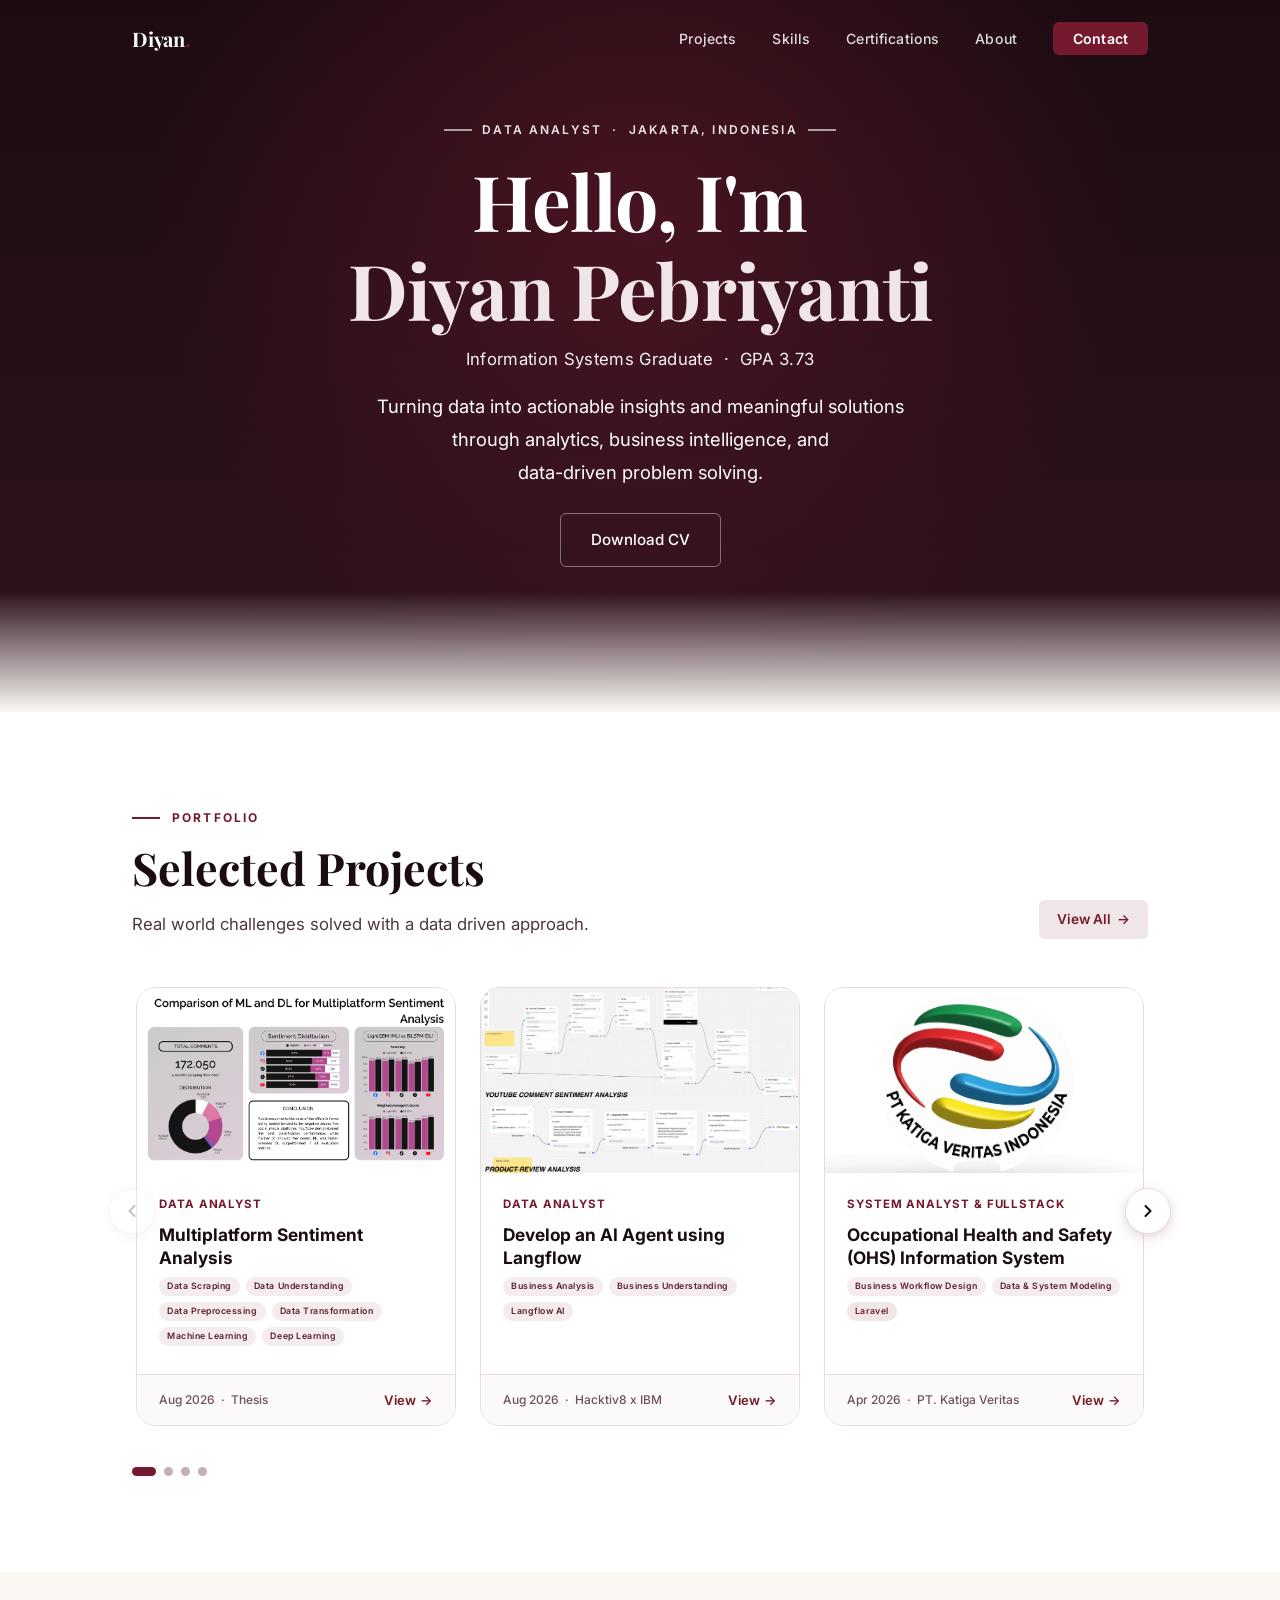
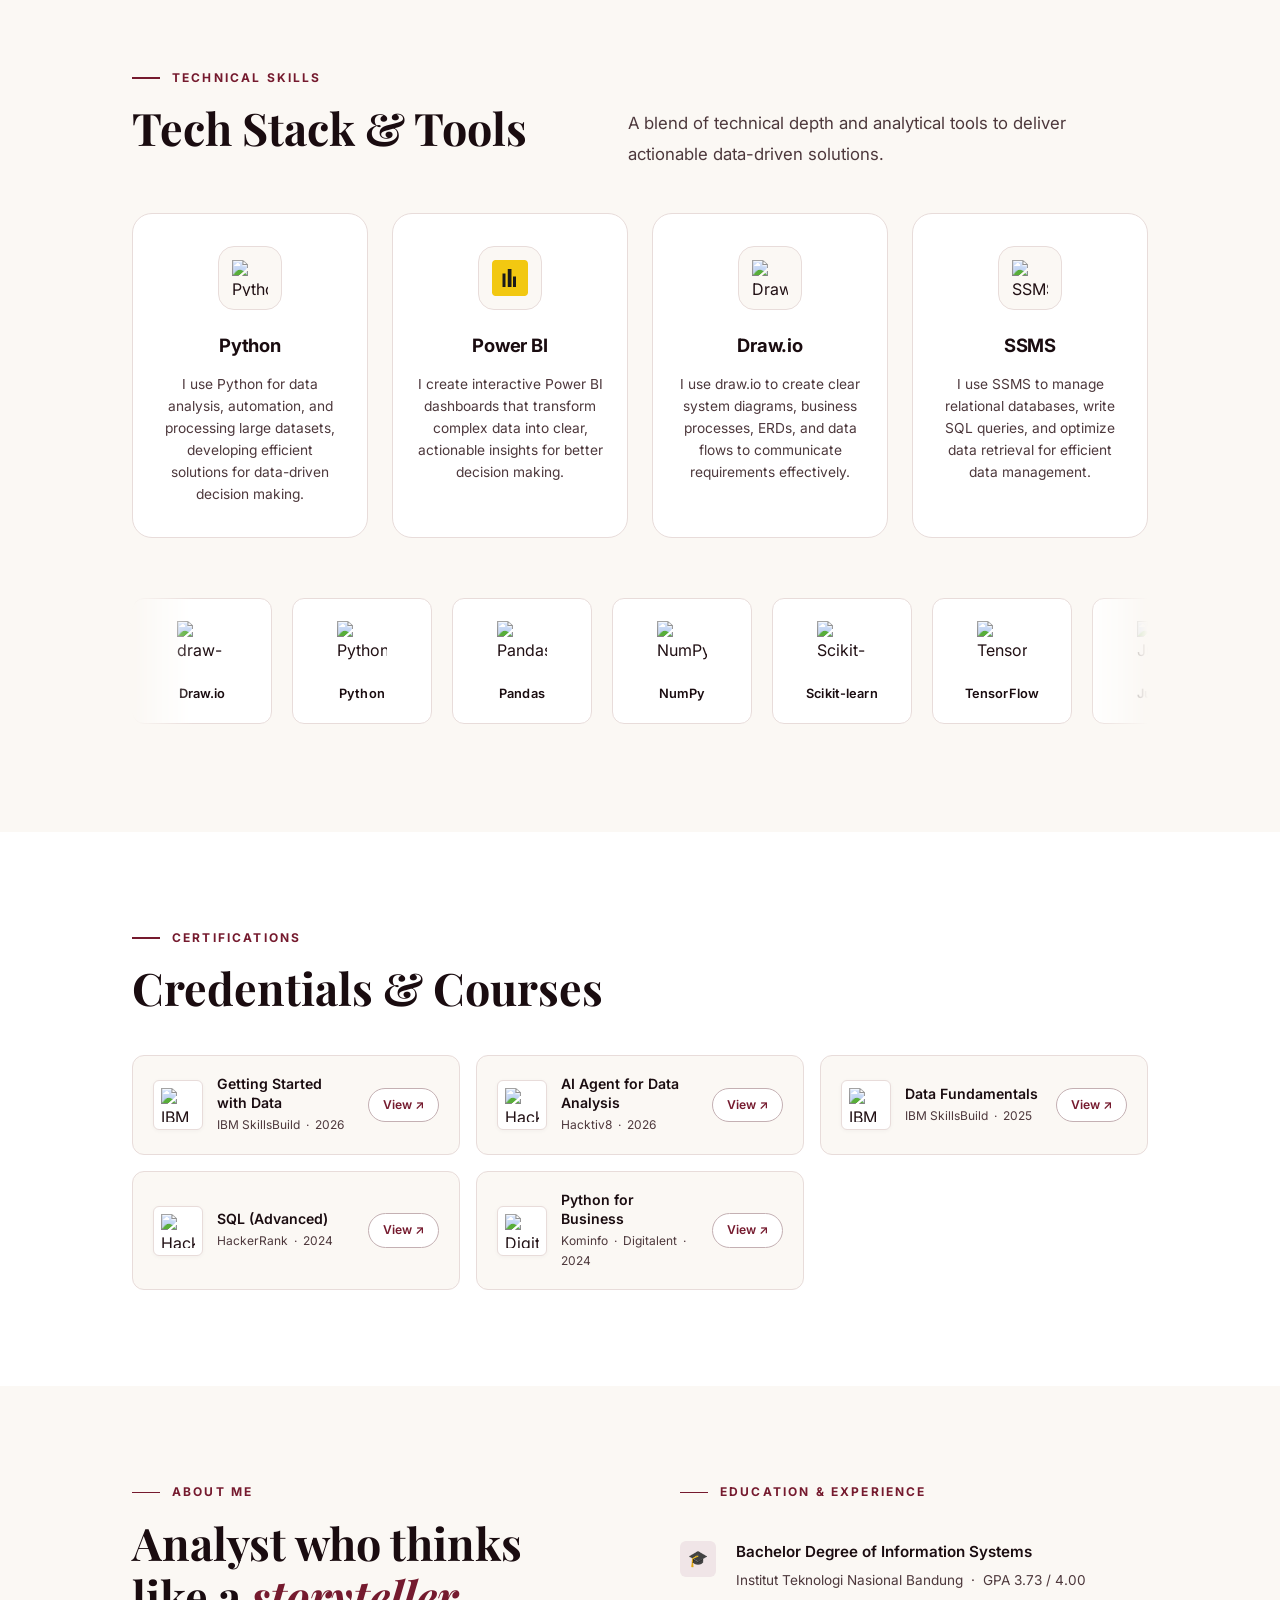
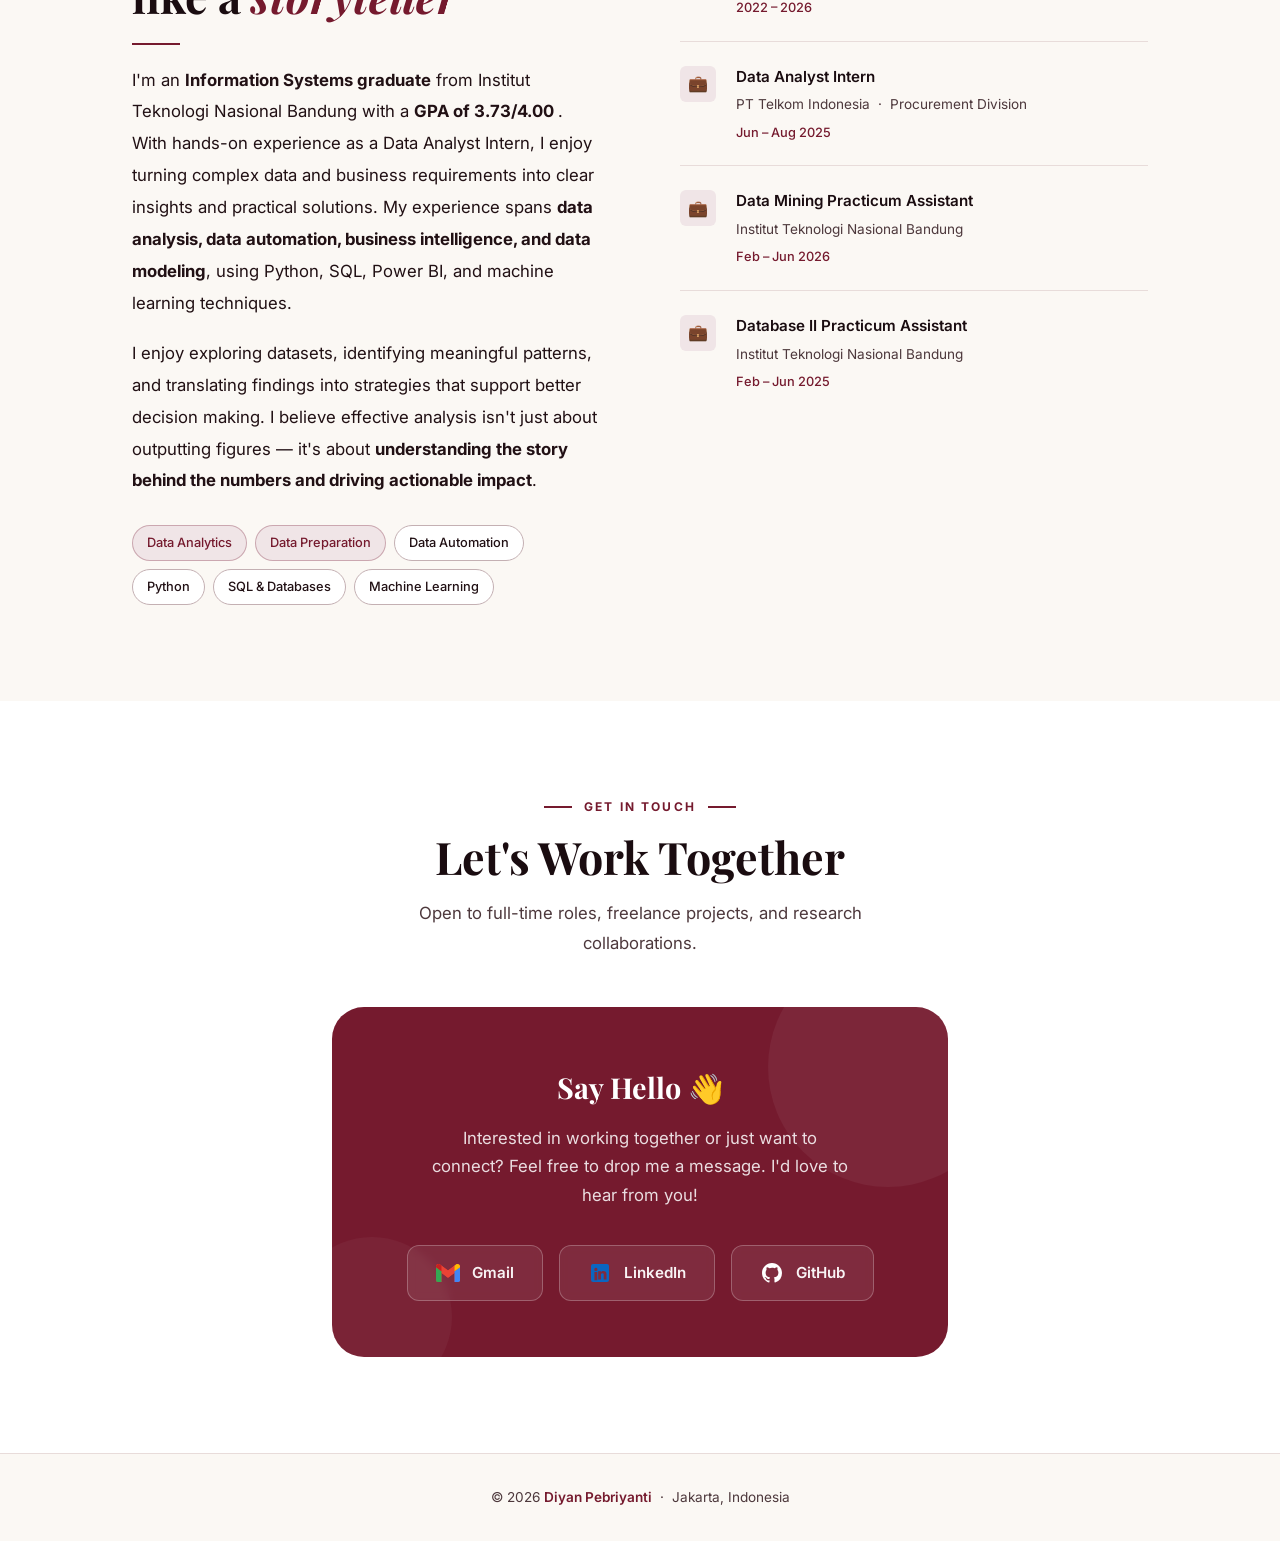
==== commit 8aadf390: "edit certification" ====
--- a/index.html
+++ b/index.html
@@ -633,7 +633,7 @@
           <div class="section-eyebrow-line"></div>
           <span class="section-eyebrow-text">Certifications</span>
         </div>
-        <h2 class="section-title">Credentials &amp; Recognition</h2>
+        <h2 class="section-title">Credentials &amp; Courses</h2>
       </div>
 
       <div class="cert-grid">
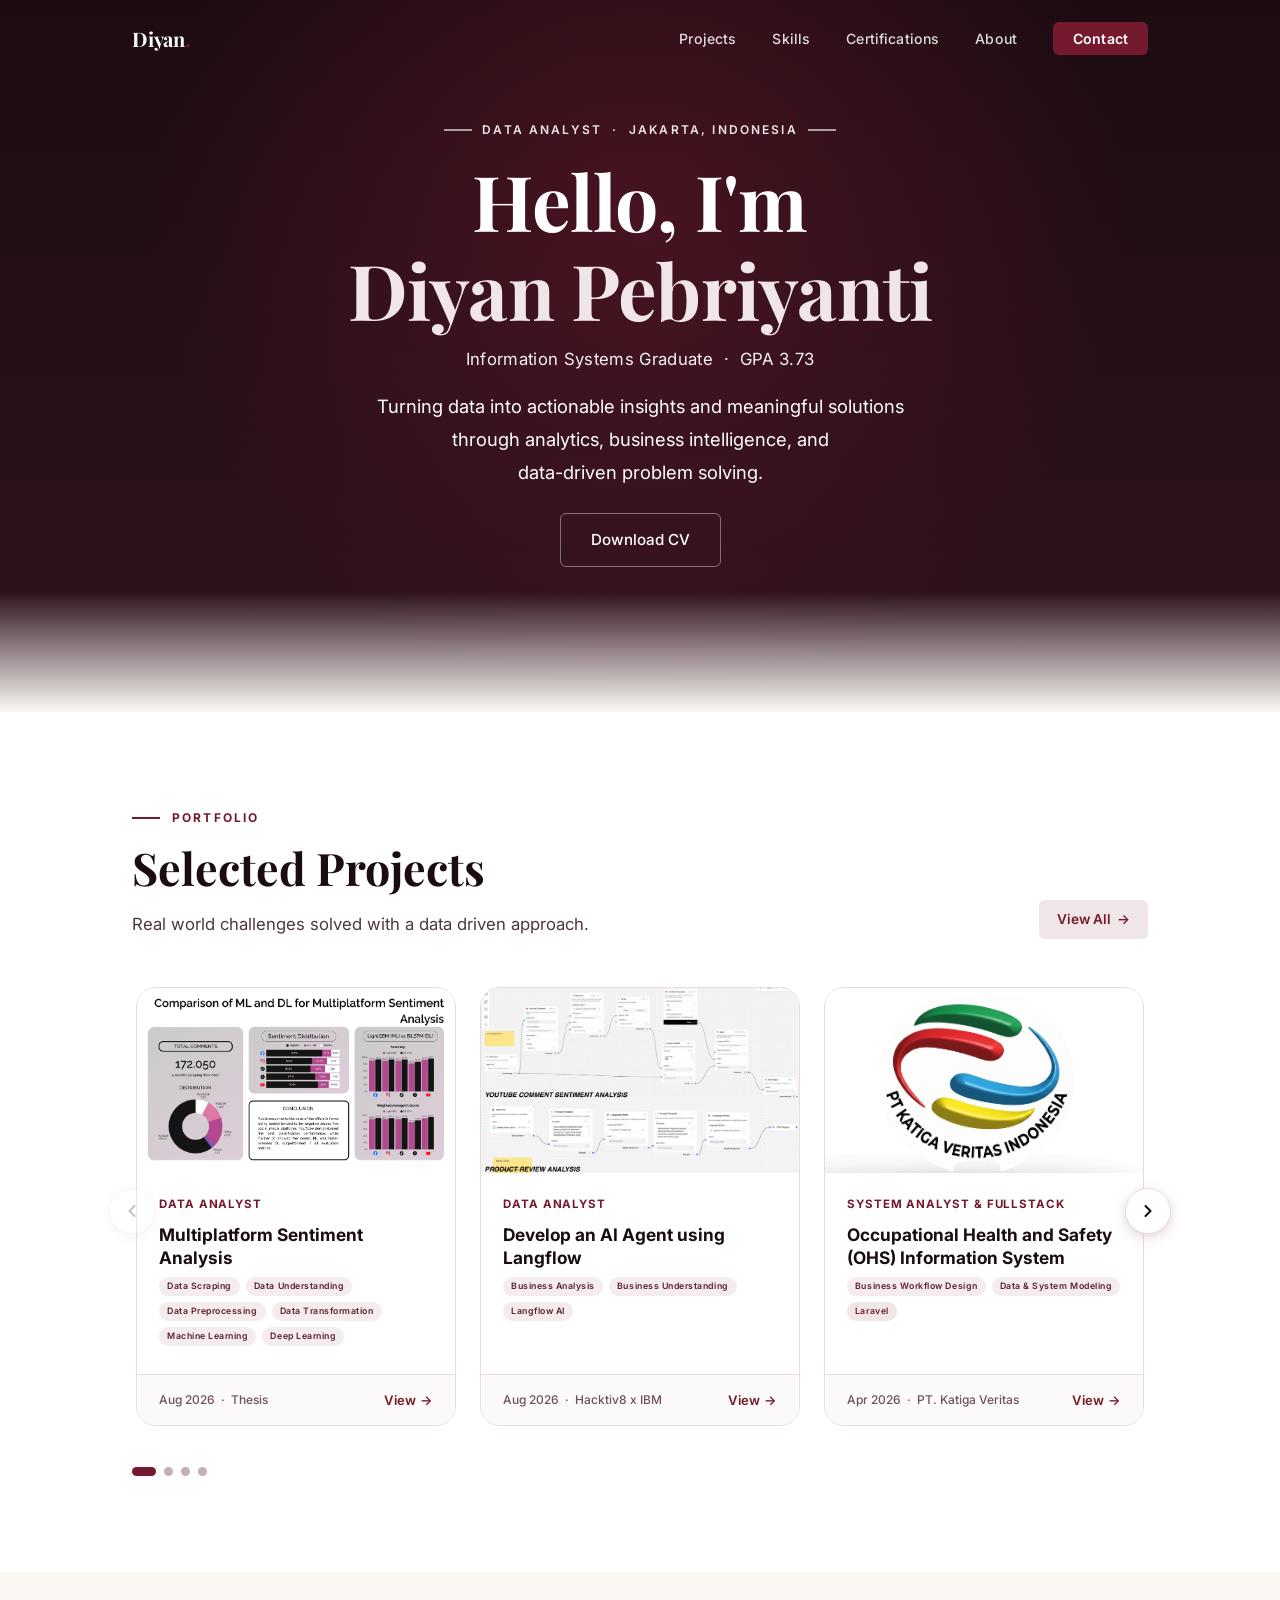
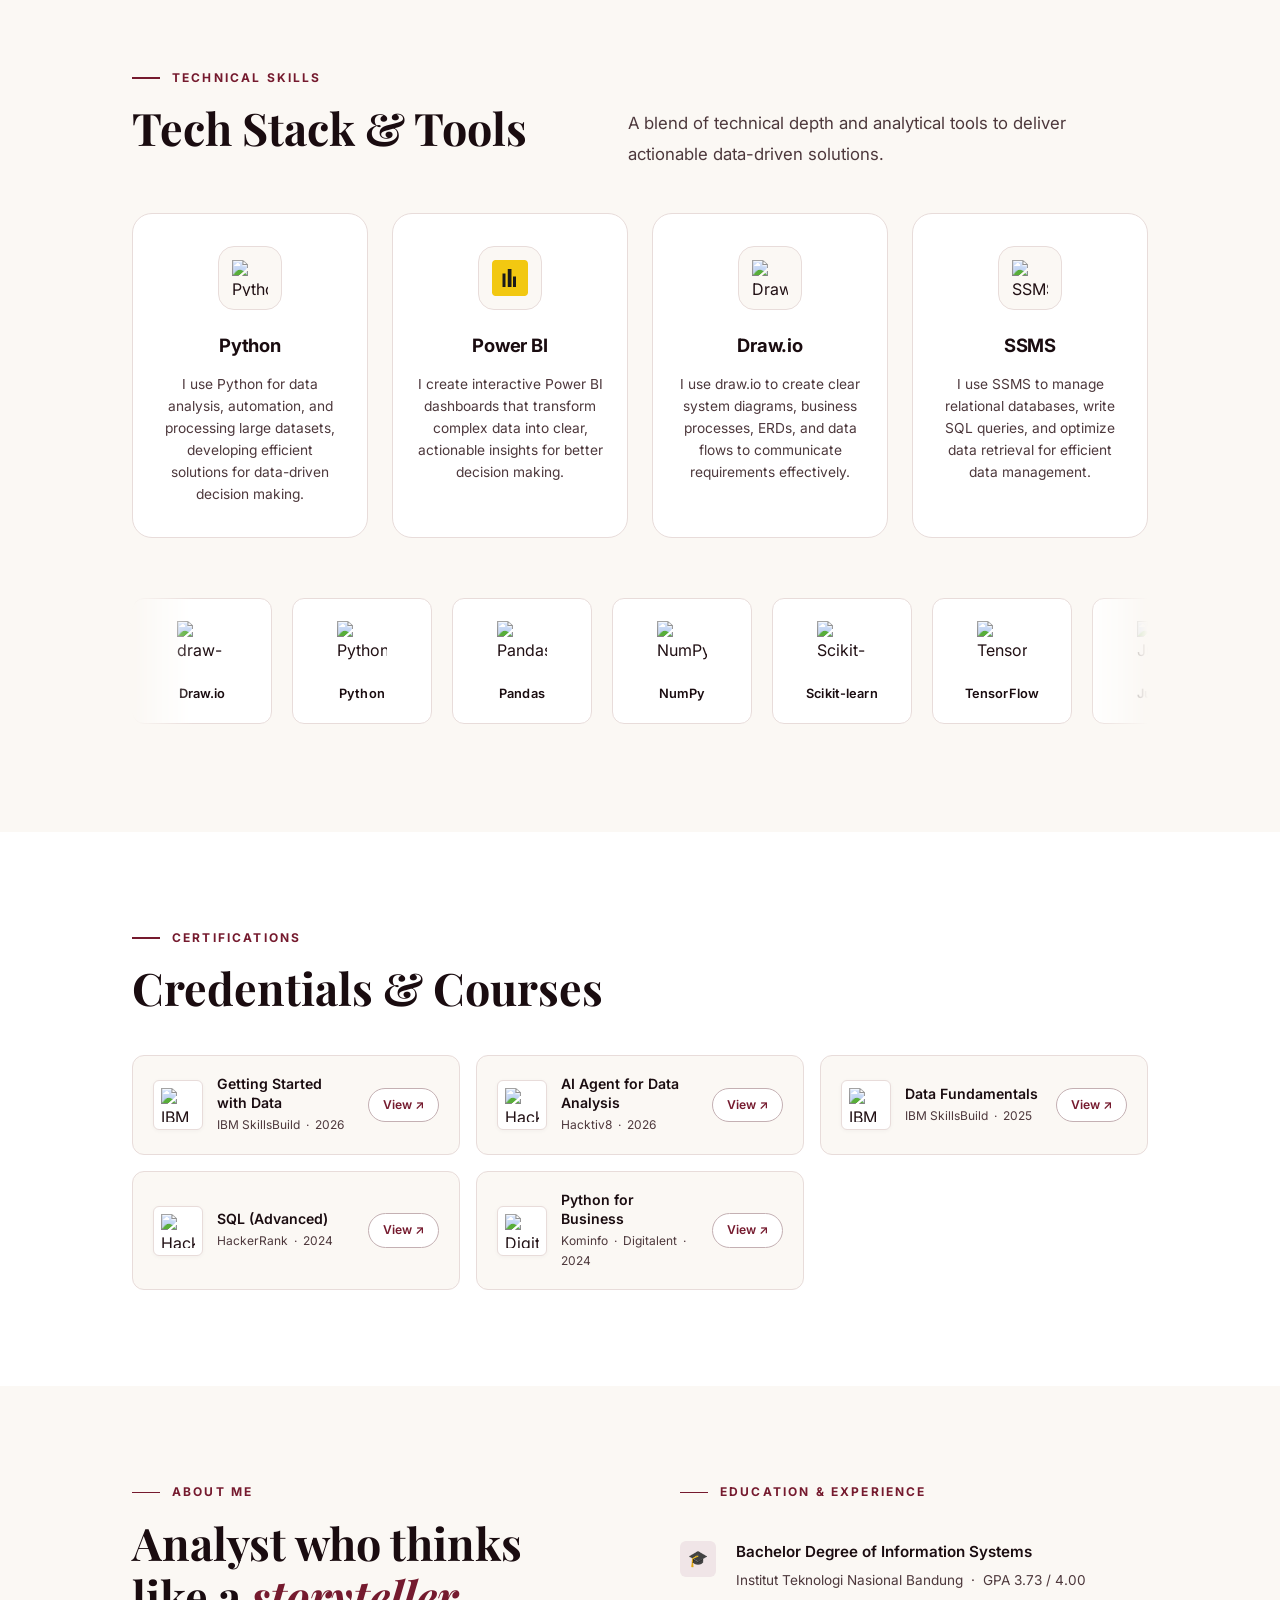
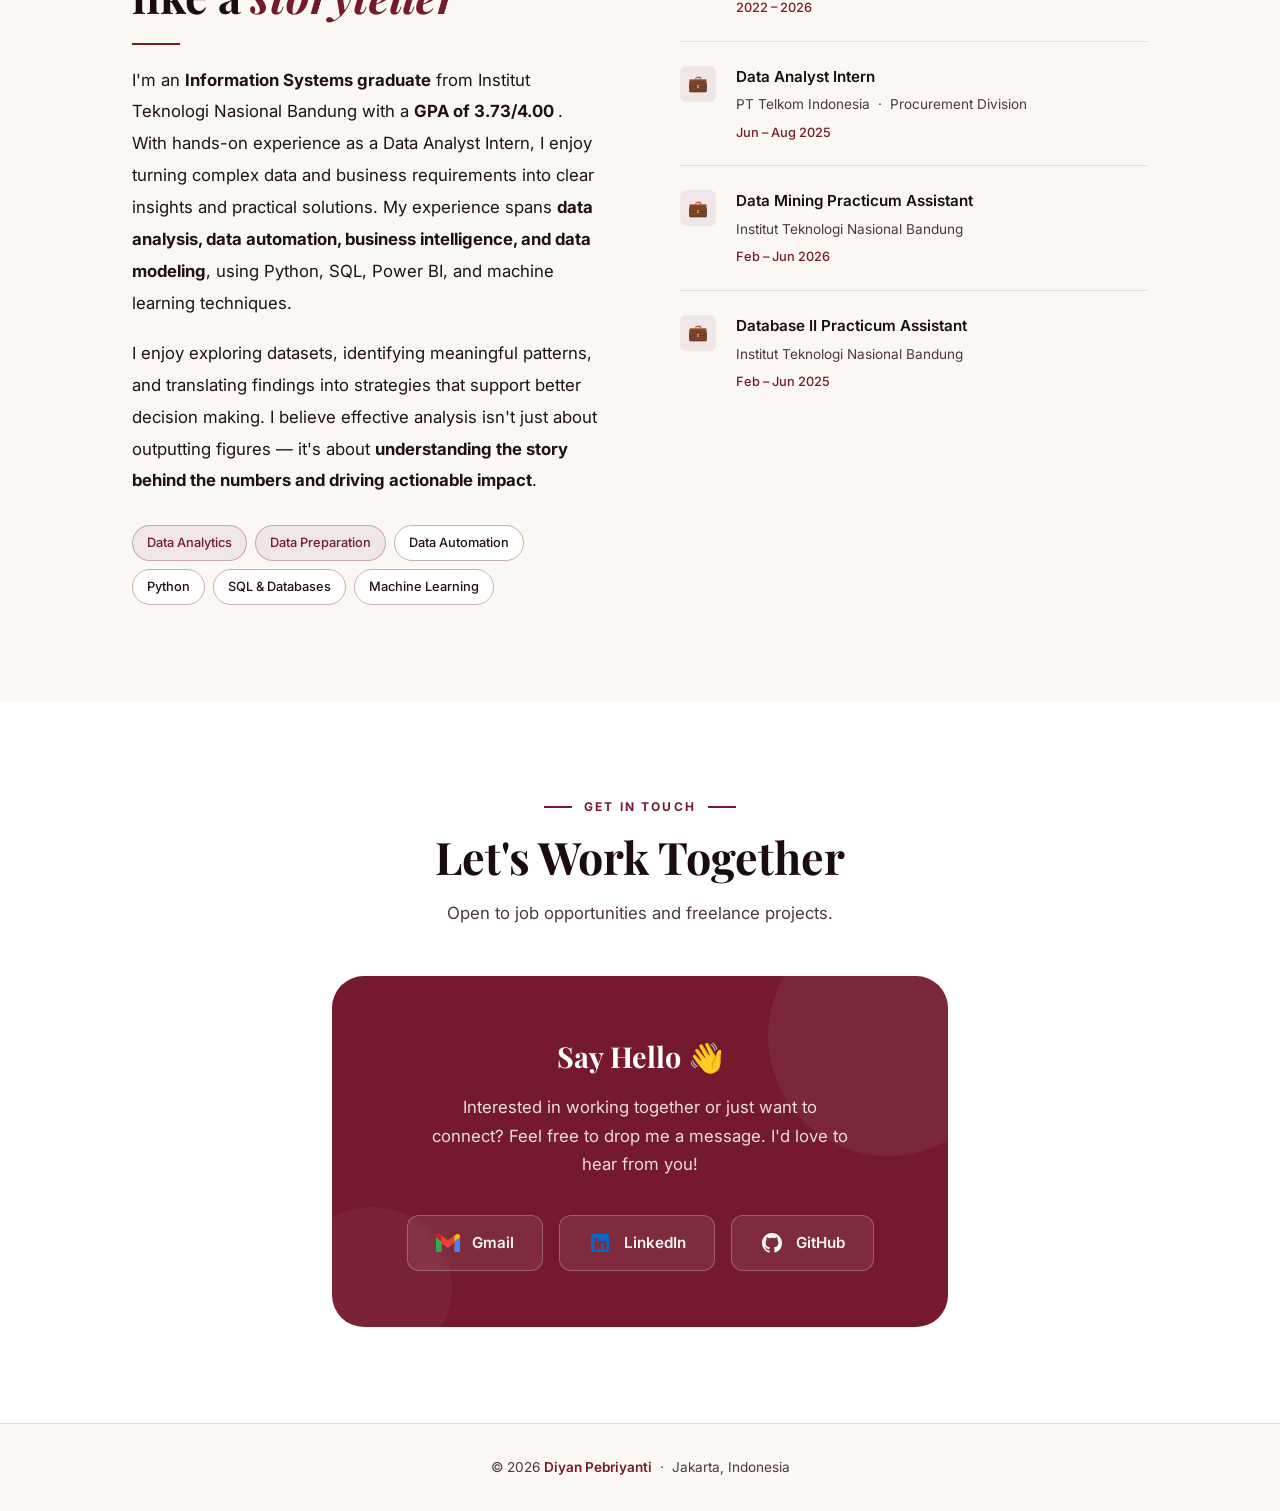
==== commit a78acc92: "edit about" ====
--- a/index.html
+++ b/index.html
@@ -822,7 +822,7 @@
         </div>
         <h2 class="section-title" style="text-align:center;">Let's Work Together</h2>
         <p class="section-desc" style="margin:0 auto;text-align:center;">
-          Open to full-time roles, freelance projects, and research collaborations.
+          Open to job opportunities and freelance projects.
         </p>
       </div>
 
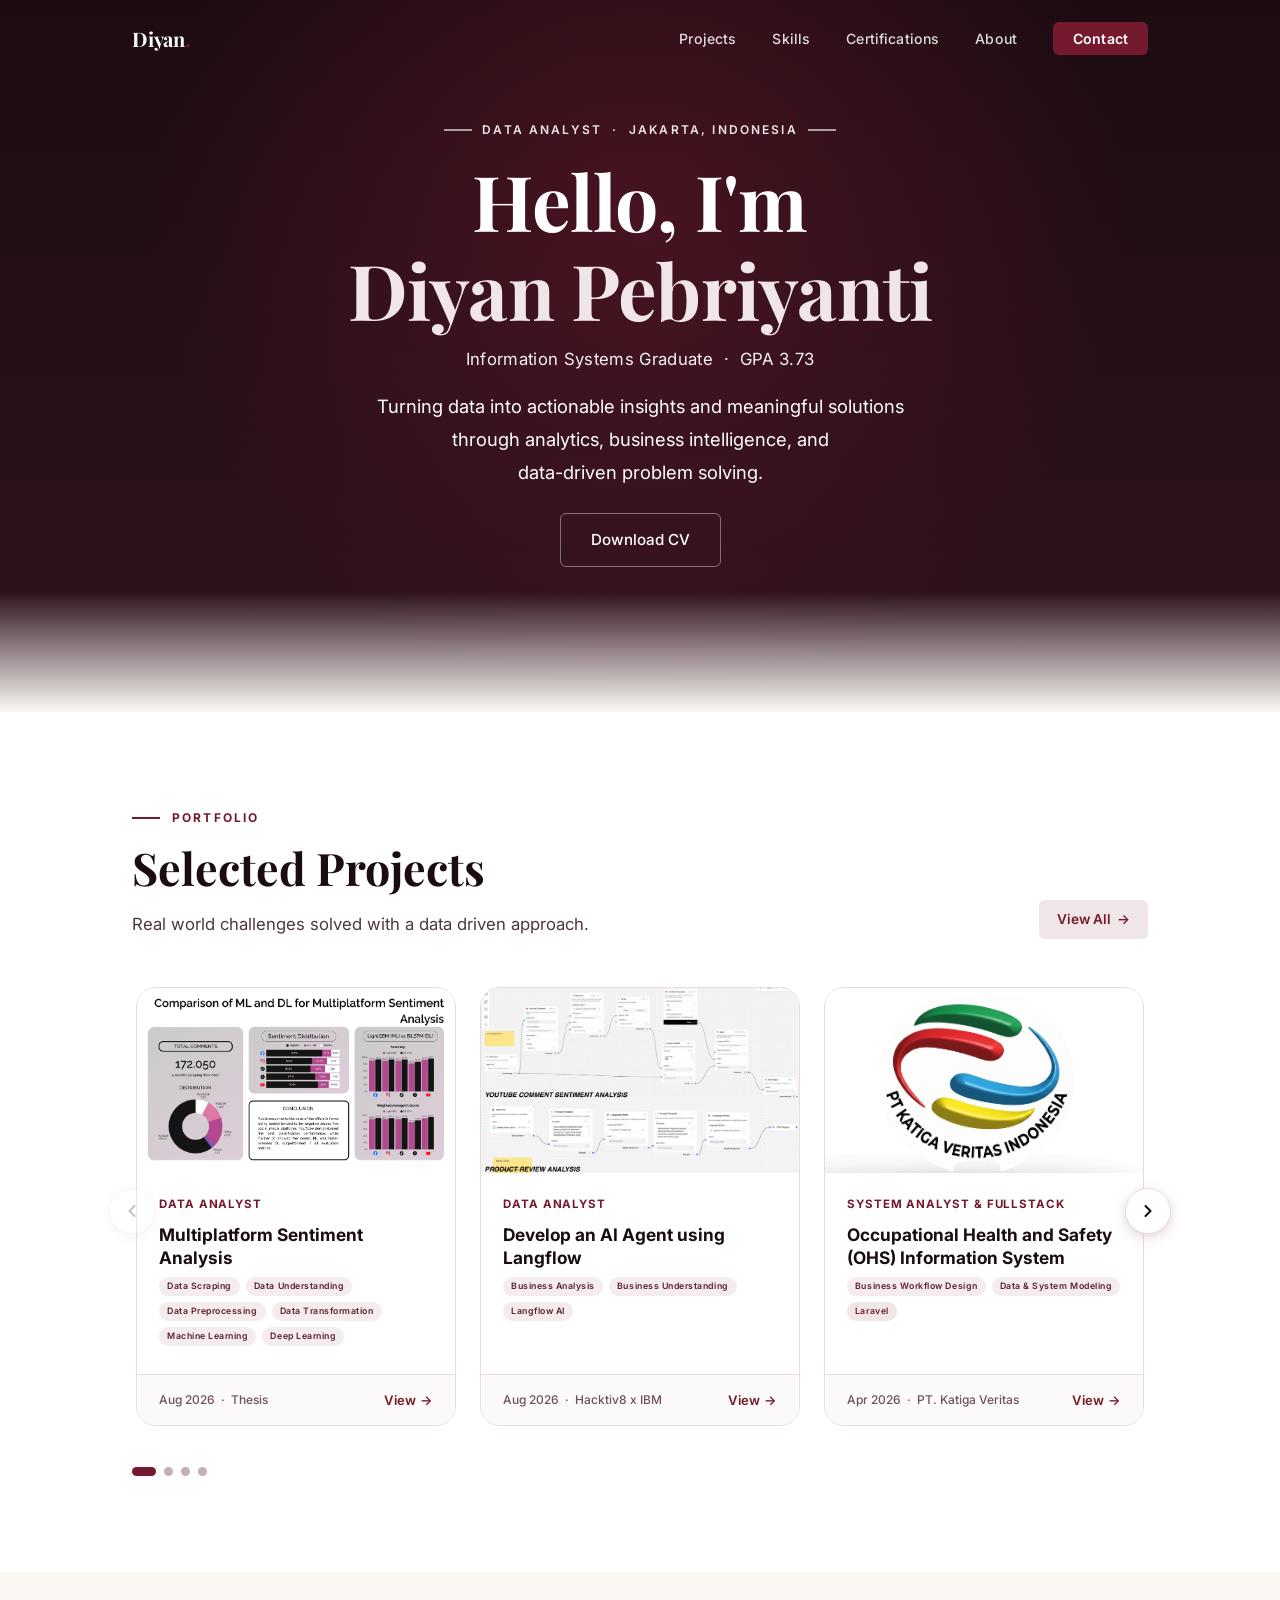
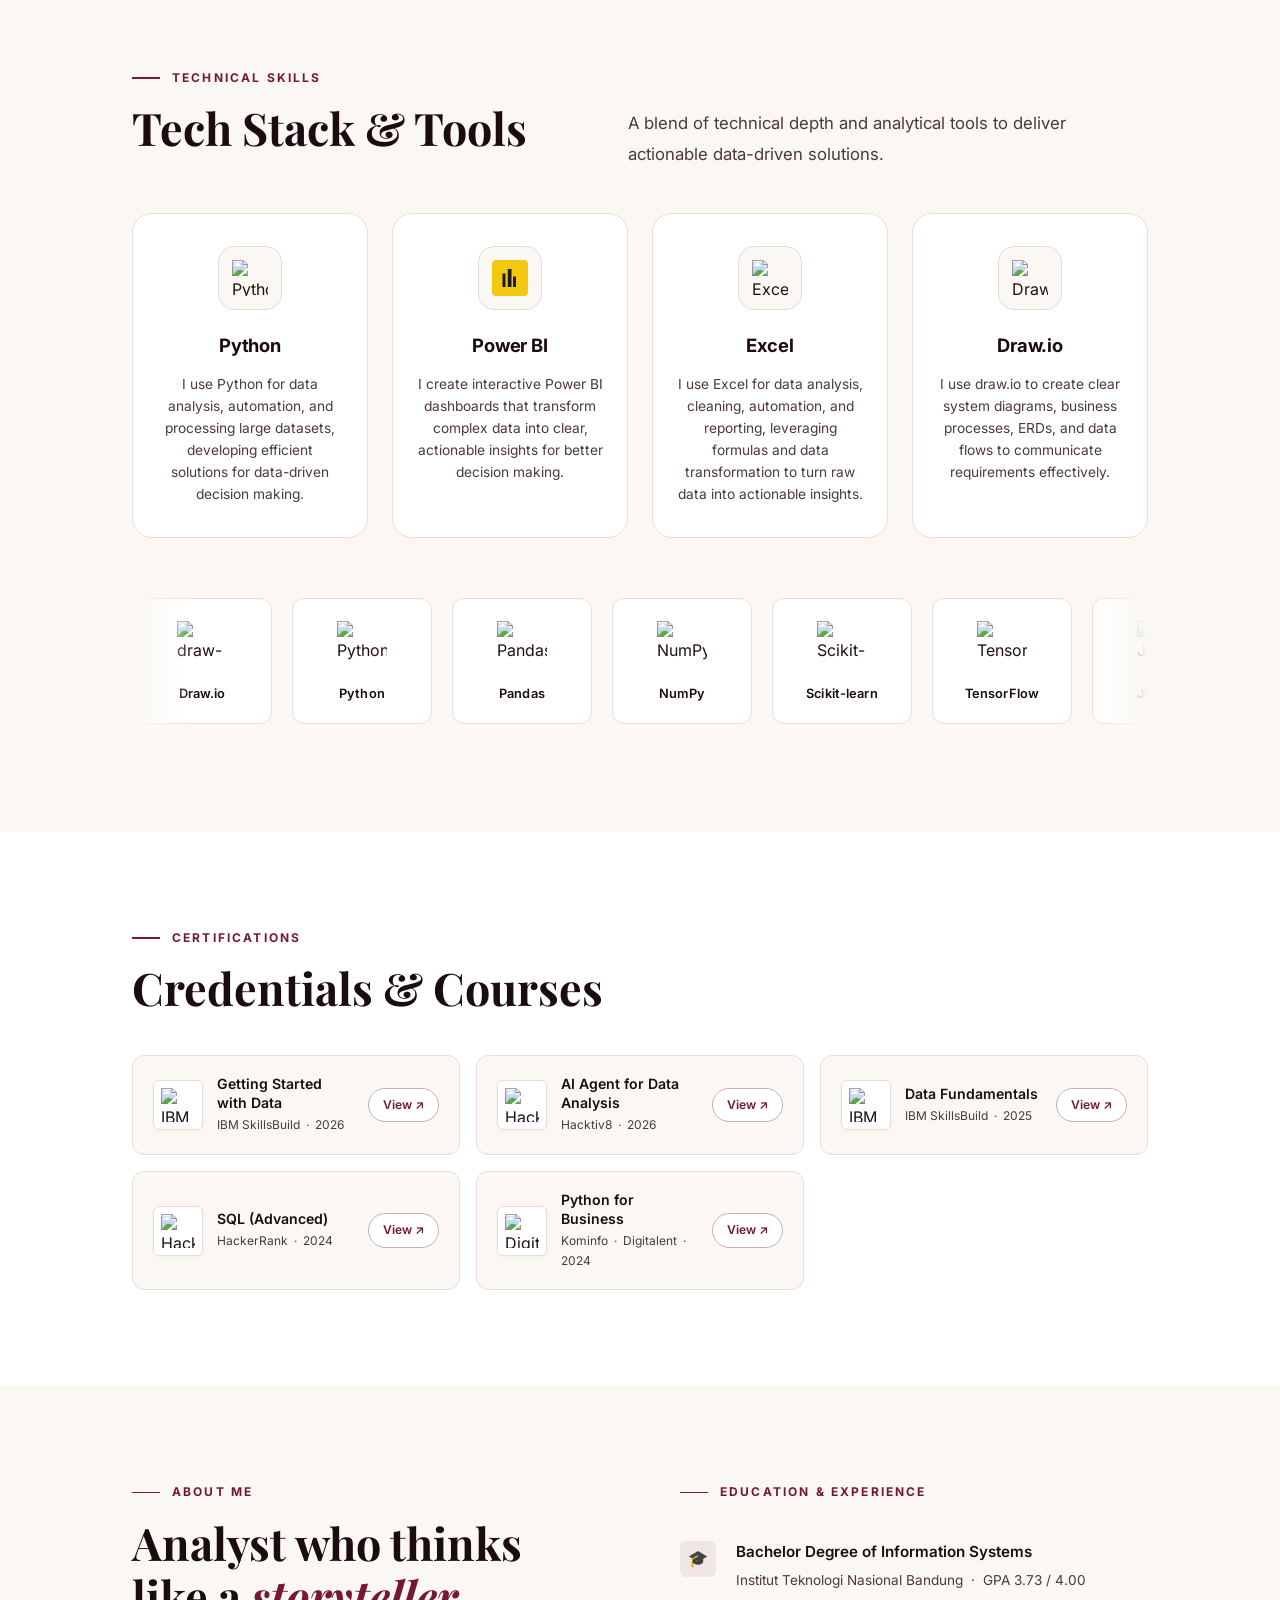
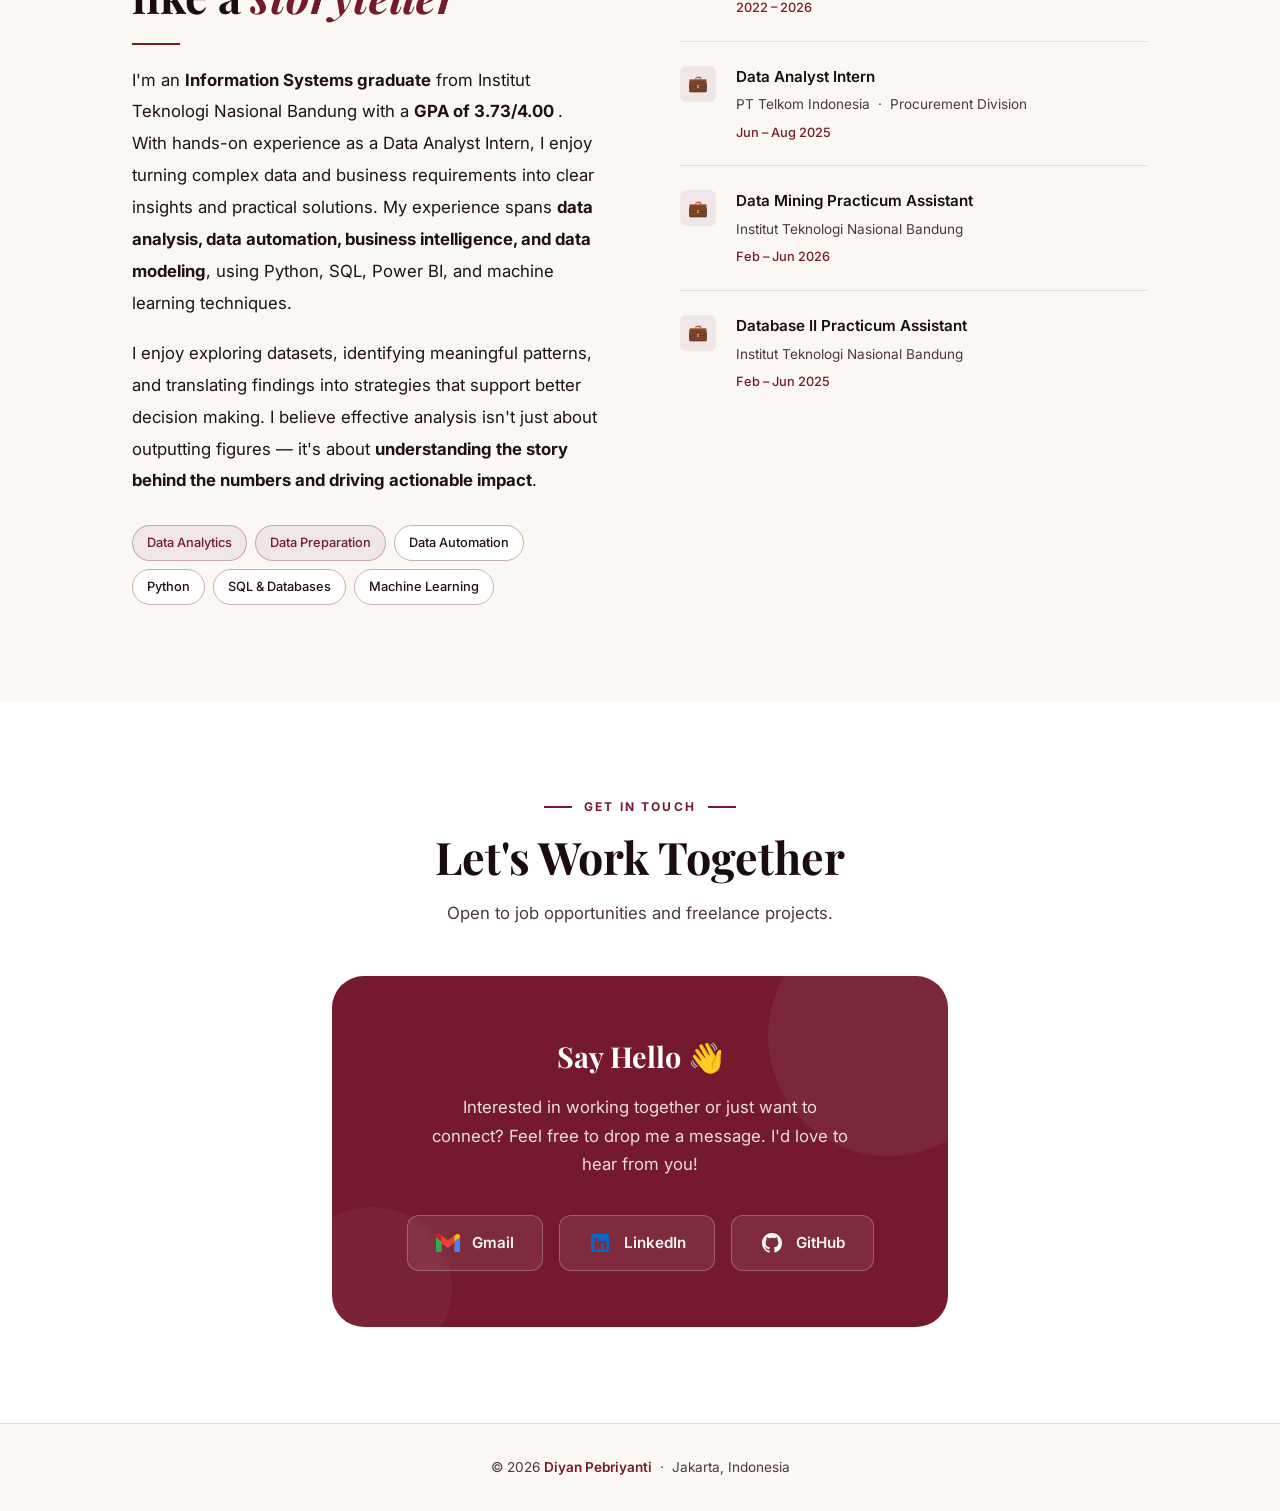
==== commit f219946d: "update cv" ====
--- a/index.html
+++ b/index.html
@@ -316,7 +316,21 @@
           </p>
         </div>
 
-        <!-- 3. Draw.io -->
+        <!-- 3. Excel -->
+        <div class="featured-skill-card">
+          <div class="featured-skill-icon">
+            <img
+              src="https://thumb.wikimedia.org/wikipedia/commons/thumb/e/e3/Microsoft_Office_Excel_%282019%E2%80%932025%29.svg/960px-Microsoft_Office_Excel_%282019%E2%80%932025%29.svg.png?utm_source=id.wikipedia.org&utm_campaign=index&utm_content=thumbnail"
+              alt="Excel" loading="lazy" />
+          </div>
+          <h3 class="featured-skill-title">Excel</h3>
+          <p class="featured-skill-desc">
+            I use Excel for data analysis, cleaning, automation, and reporting, leveraging formulas and data
+            transformation to turn raw data into actionable insights.
+          </p>
+        </div>
+
+        <!-- 4. Draw.io -->
         <div class="featured-skill-card">
           <div class="featured-skill-icon">
             <img src="https://cdn.jsdelivr.net/gh/homarr-labs/dashboard-icons/webp/draw-io.webp" alt="Draw.io"
@@ -326,20 +340,6 @@
           <p class="featured-skill-desc">
             I use draw.io to create clear system diagrams, business processes, ERDs, and data flows to communicate
             requirements effectively.
-          </p>
-        </div>
-
-        <!-- 4. SSMS -->
-        <div class="featured-skill-card">
-          <div class="featured-skill-icon">
-            <img
-              src="https://img.utdstc.com/icon/981/2d8/9812d89705787310adf08f0edf758921b8d551e8329c8d8c5eeabf4d06b08378:600"
-              alt="SSMS" loading="lazy" />
-          </div>
-          <h3 class="featured-skill-title">SSMS</h3>
-          <p class="featured-skill-desc">
-            I use SSMS to manage relational databases, write SQL queries, and optimize data retrieval for efficient data
-            management.
           </p>
         </div>
       </div>
@@ -466,10 +466,11 @@
           <!-- Item 12: Git -->
           <div class="skill-logo-card">
             <div class="skill-logo-img">
-              <img src="https://cdn.jsdelivr.net/gh/devicons/devicon/icons/git/git-original.svg" alt="Git"
-                loading="lazy" />
-            </div>
-            <span class="skill-logo-name">Git</span>
+              <img
+                src="https://thumb.wikimedia.org/wikipedia/commons/thumb/e/e3/Microsoft_Office_Excel_%282019%E2%80%932025%29.svg/960px-Microsoft_Office_Excel_%282019%E2%80%932025%29.svg.png?utm_source=id.wikipedia.org&utm_campaign=index&utm_content=thumbnail"
+                alt="Excel" loading="lazy" />
+            </div>
+            <span class="skill-logo-name">Excel</span>
           </div>
 
           <!-- Item 13: Laravel -->
@@ -479,15 +480,6 @@
                 loading="lazy" />
             </div>
             <span class="skill-logo-name">Laravel</span>
-          </div>
-
-          <!-- Item 14: JavaScript -->
-          <div class="skill-logo-card">
-            <div class="skill-logo-img">
-              <img src="https://cdn.jsdelivr.net/gh/devicons/devicon/icons/javascript/javascript-original.svg"
-                alt="JavaScript" loading="lazy" />
-            </div>
-            <span class="skill-logo-name">JavaScript</span>
           </div>
 
           <!-- Item 14: Figma -->
@@ -501,6 +493,14 @@
           </div>
 
           <!-- Duplicate Set for Seamless Infinite Loop (Identical Order & Items) -->
+          <div class="skill-logo-card" aria-hidden="true">
+            <div class="skill-logo-img">
+              <img src="https://cdn.jsdelivr.net/gh/homarr-labs/dashboard-icons/webp/draw-io.webp" alt="Draw-io"
+                loading="lazy" />
+            </div>
+            <span class="skill-logo-name">Draw.io</span>
+          </div>
+
           <div class="skill-logo-card" aria-hidden="true">
             <div class="skill-logo-img">
               <img src="https://cdn.jsdelivr.net/gh/devicons/devicon/icons/python/python-original.svg" alt="Python"
@@ -598,10 +598,11 @@
 
           <div class="skill-logo-card" aria-hidden="true">
             <div class="skill-logo-img">
-              <img src="https://cdn.jsdelivr.net/gh/devicons/devicon/icons/git/git-original.svg" alt="Git"
-                loading="lazy" />
-            </div>
-            <span class="skill-logo-name">Git</span>
+              <img
+                src="https://thumb.wikimedia.org/wikipedia/commons/thumb/e/e3/Microsoft_Office_Excel_%282019%E2%80%932025%29.svg/960px-Microsoft_Office_Excel_%282019%E2%80%932025%29.svg.png?utm_source=id.wikipedia.org&utm_campaign=index&utm_content=thumbnail"
+                alt="Excel" loading="lazy" />
+            </div>
+            <span class="skill-logo-name">Excel</span>
           </div>
 
           <div class="skill-logo-card" aria-hidden="true">
@@ -610,14 +611,6 @@
                 loading="lazy" />
             </div>
             <span class="skill-logo-name">Laravel</span>
-          </div>
-
-          <div class="skill-logo-card" aria-hidden="true">
-            <div class="skill-logo-img">
-              <img src="https://cdn.jsdelivr.net/gh/devicons/devicon/icons/javascript/javascript-original.svg"
-                alt="JavaScript" loading="lazy" />
-            </div>
-            <span class="skill-logo-name">JavaScript</span>
           </div>
 
         </div>
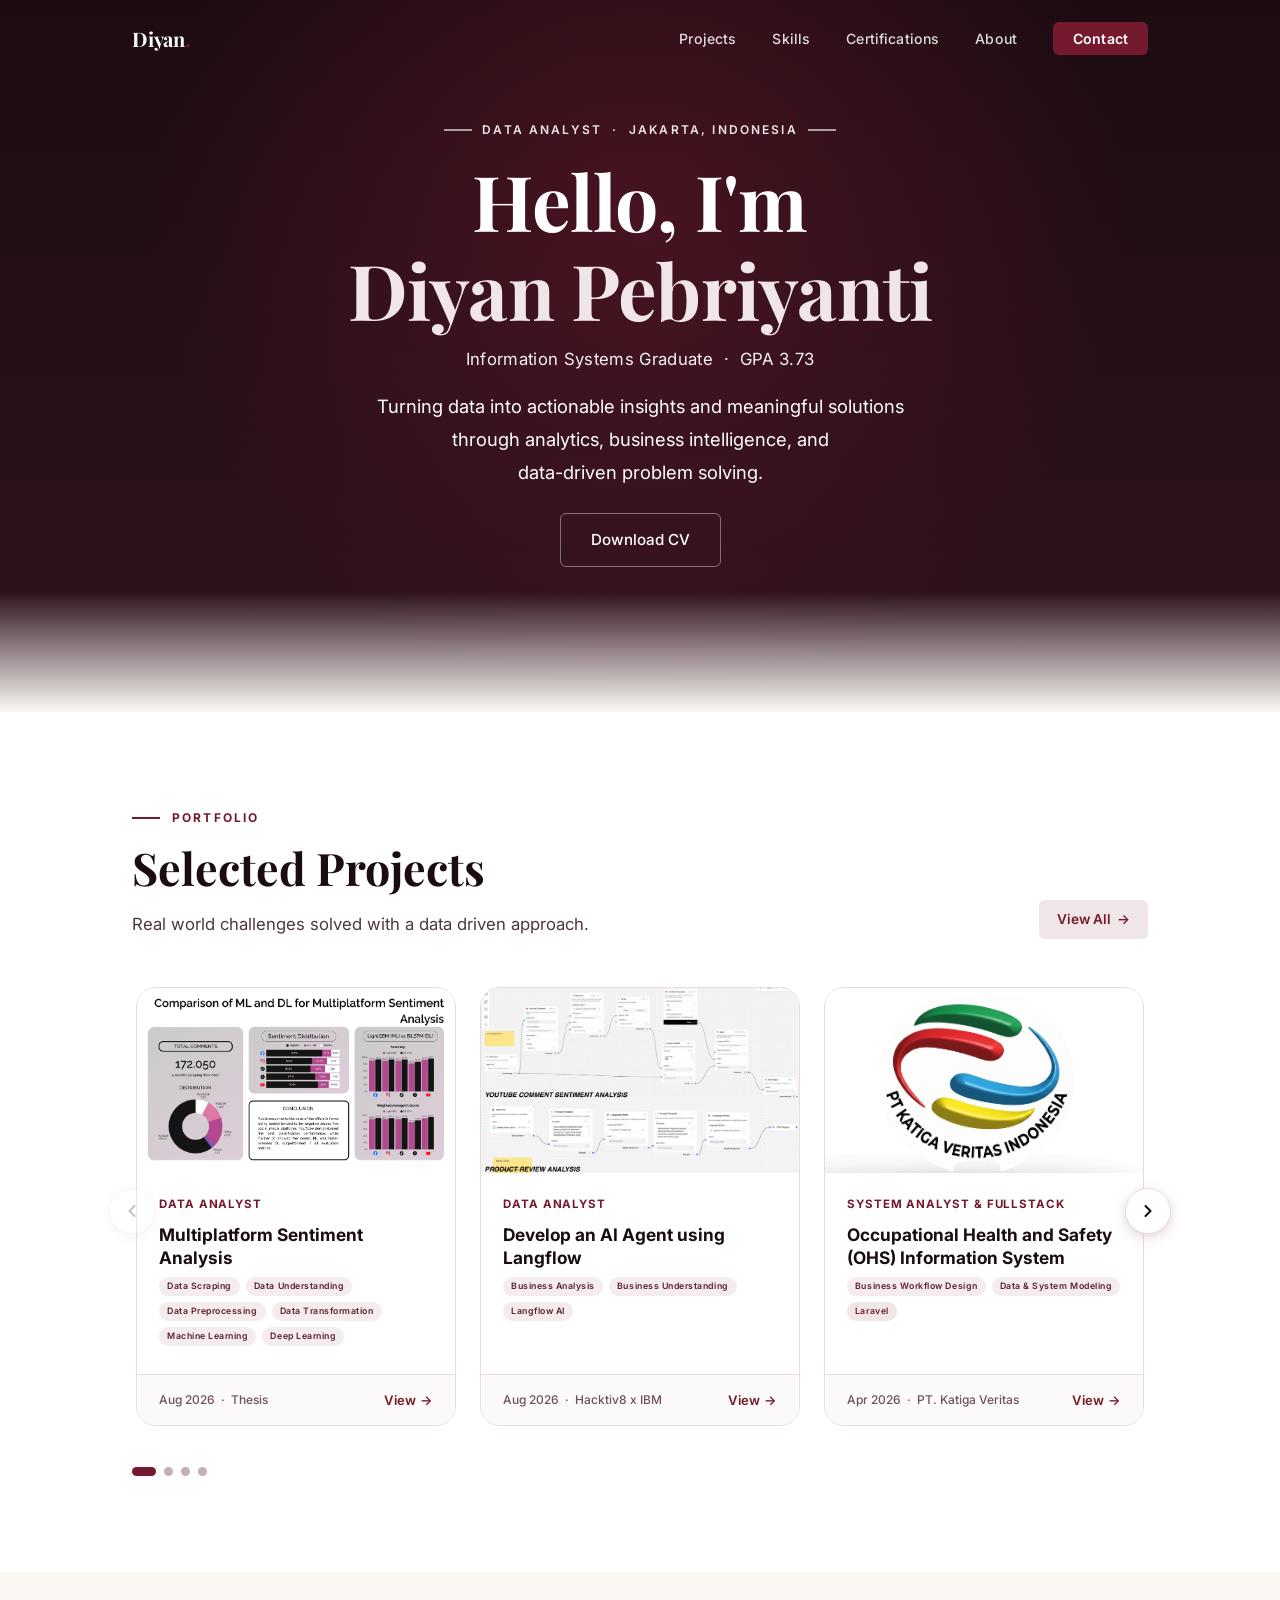
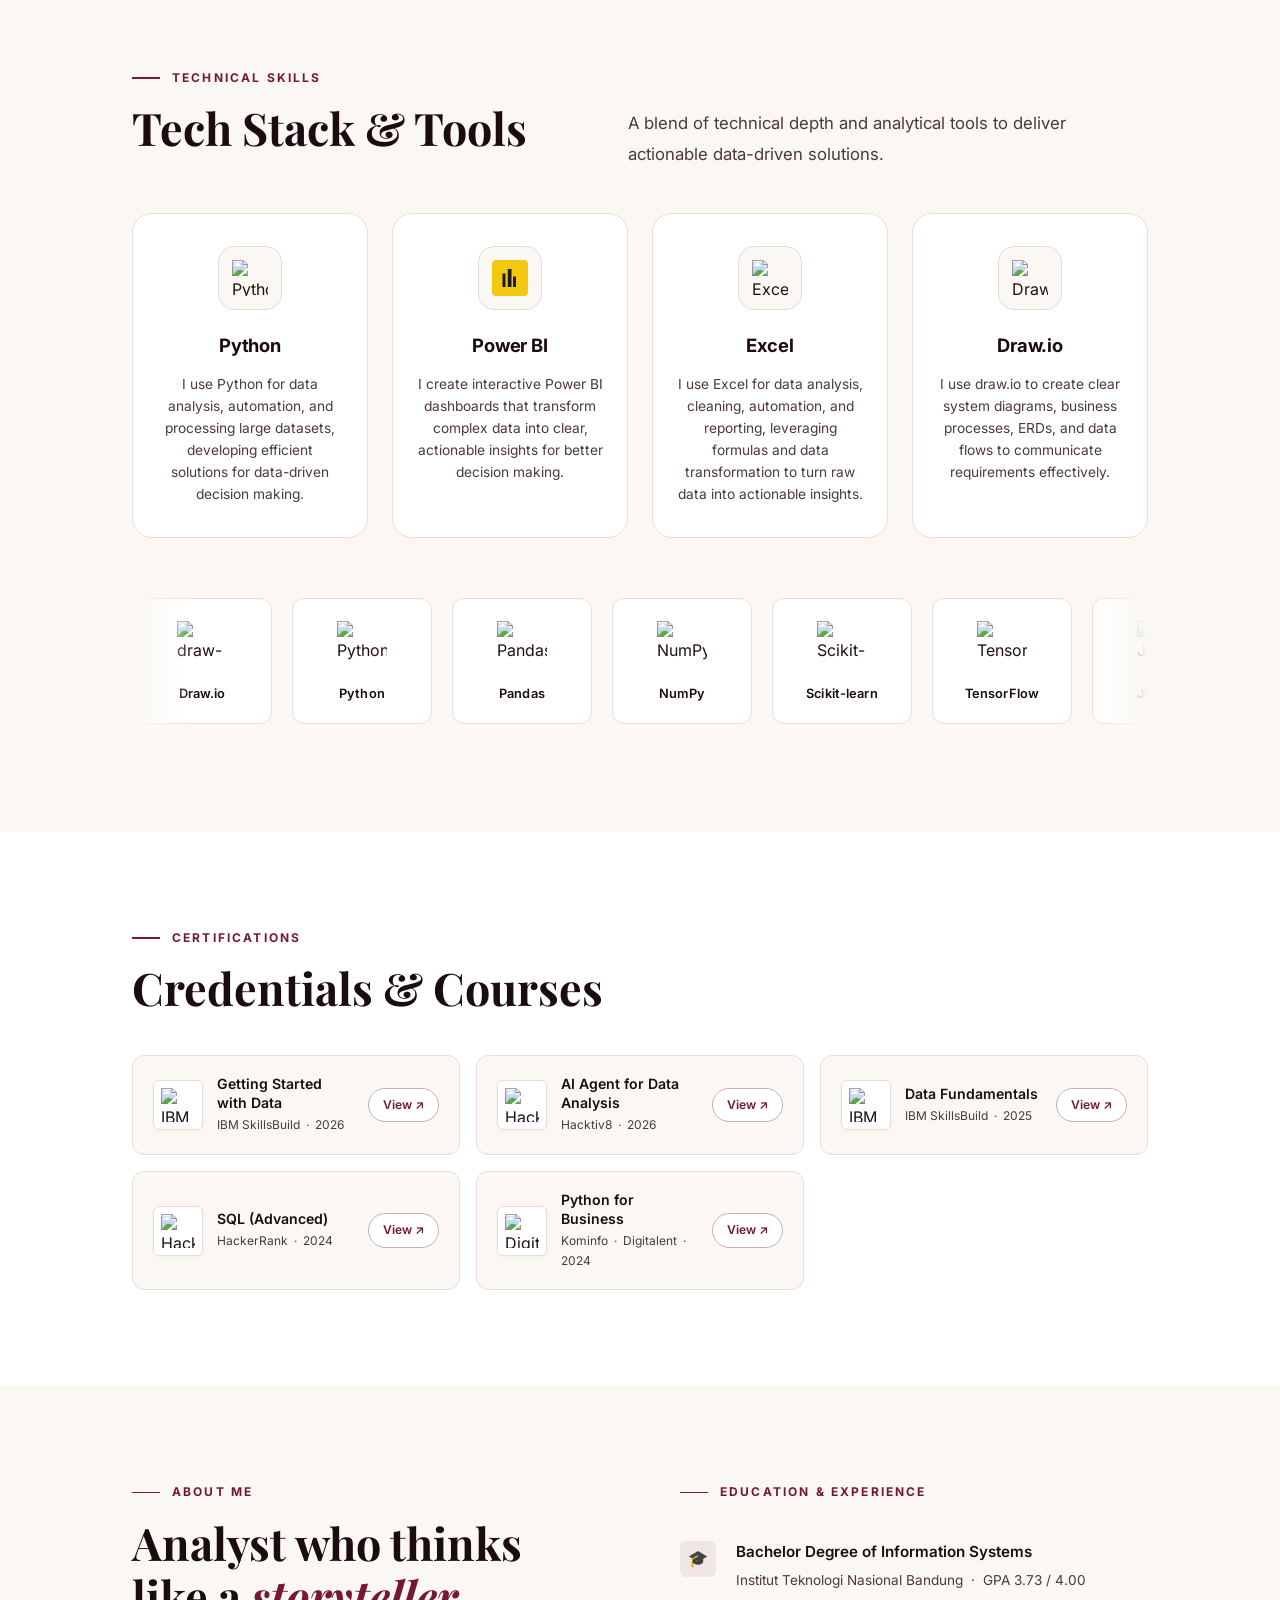
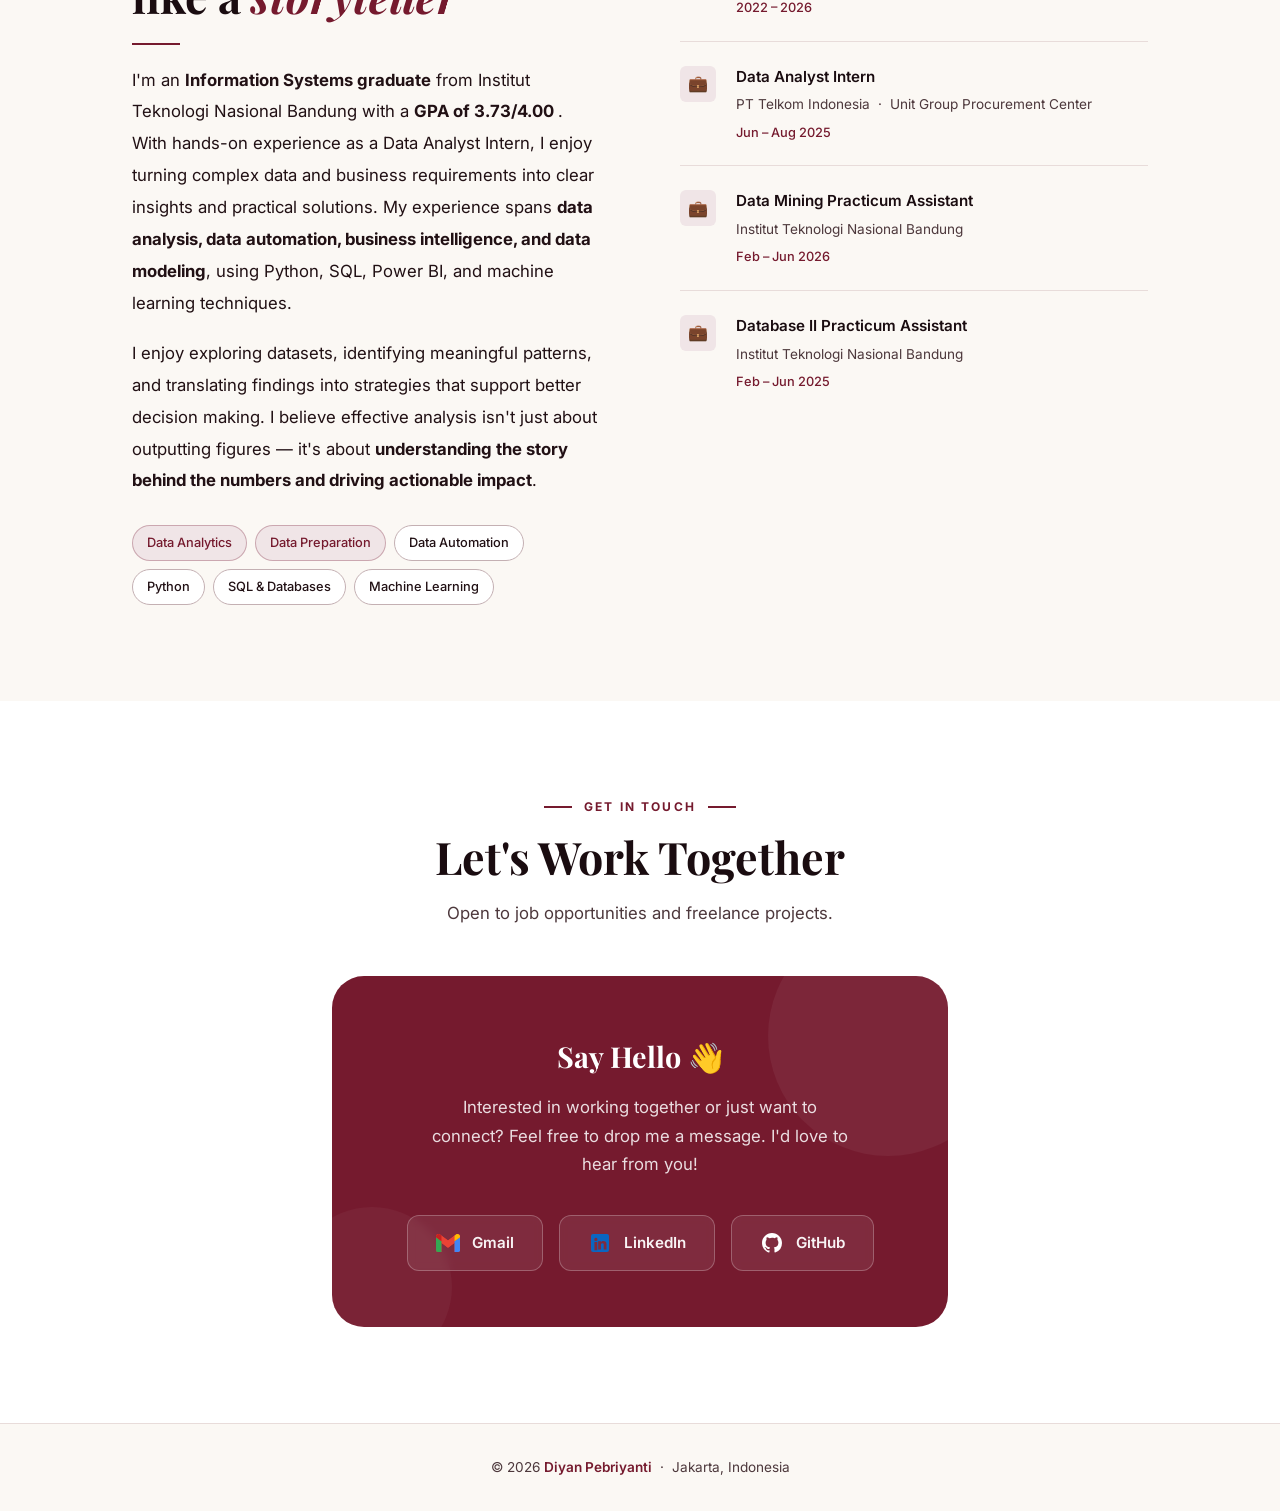
==== commit c3caf7fe: "edit experience" ====
--- a/index.html
+++ b/index.html
@@ -777,7 +777,7 @@
               <div class="timeline-dot">💼</div>
               <div>
                 <div class="timeline-degree">Data Analyst Intern</div>
-                <div class="timeline-school">PT Telkom Indonesia &nbsp;·&nbsp; Procurement Division</div>
+                <div class="timeline-school">PT Telkom Indonesia &nbsp;·&nbsp; Unit Group Procurement Center</div>
                 <div class="timeline-year">Jun – Aug 2025</div>
               </div>
             </div>
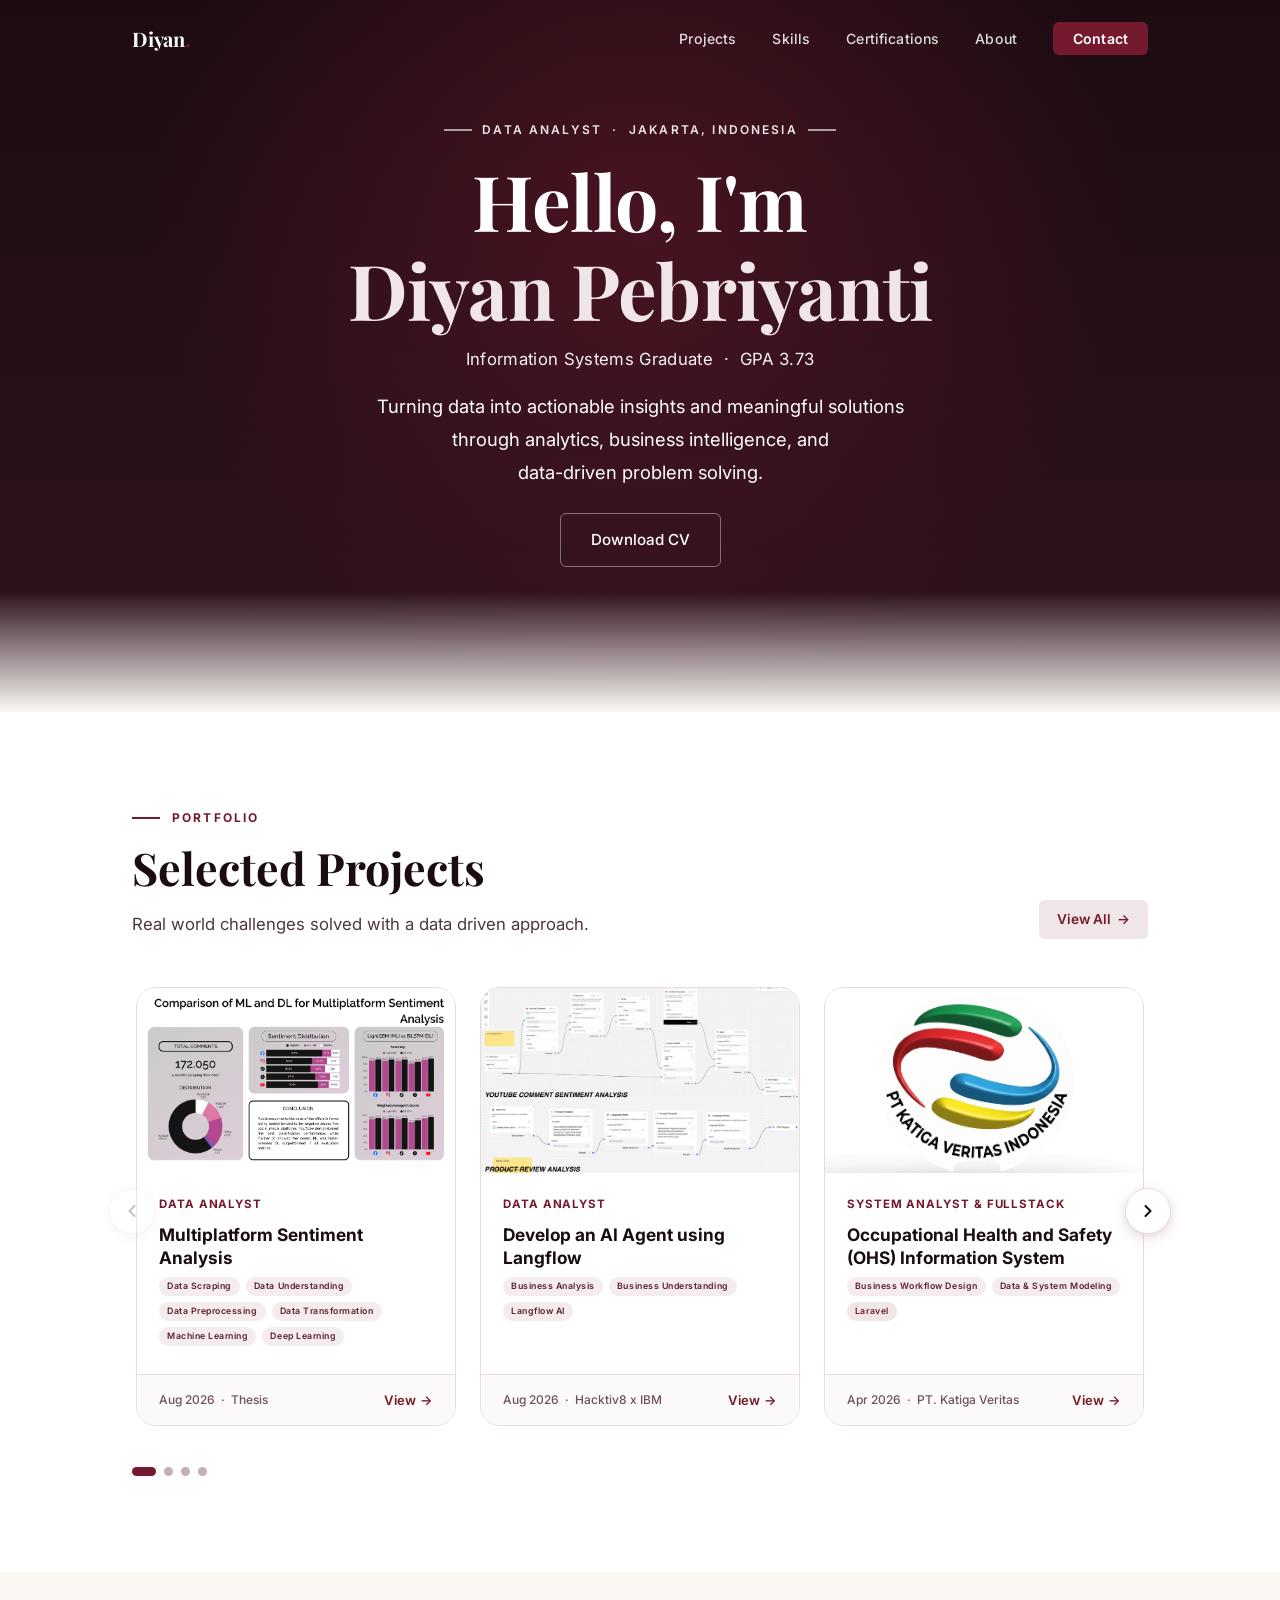
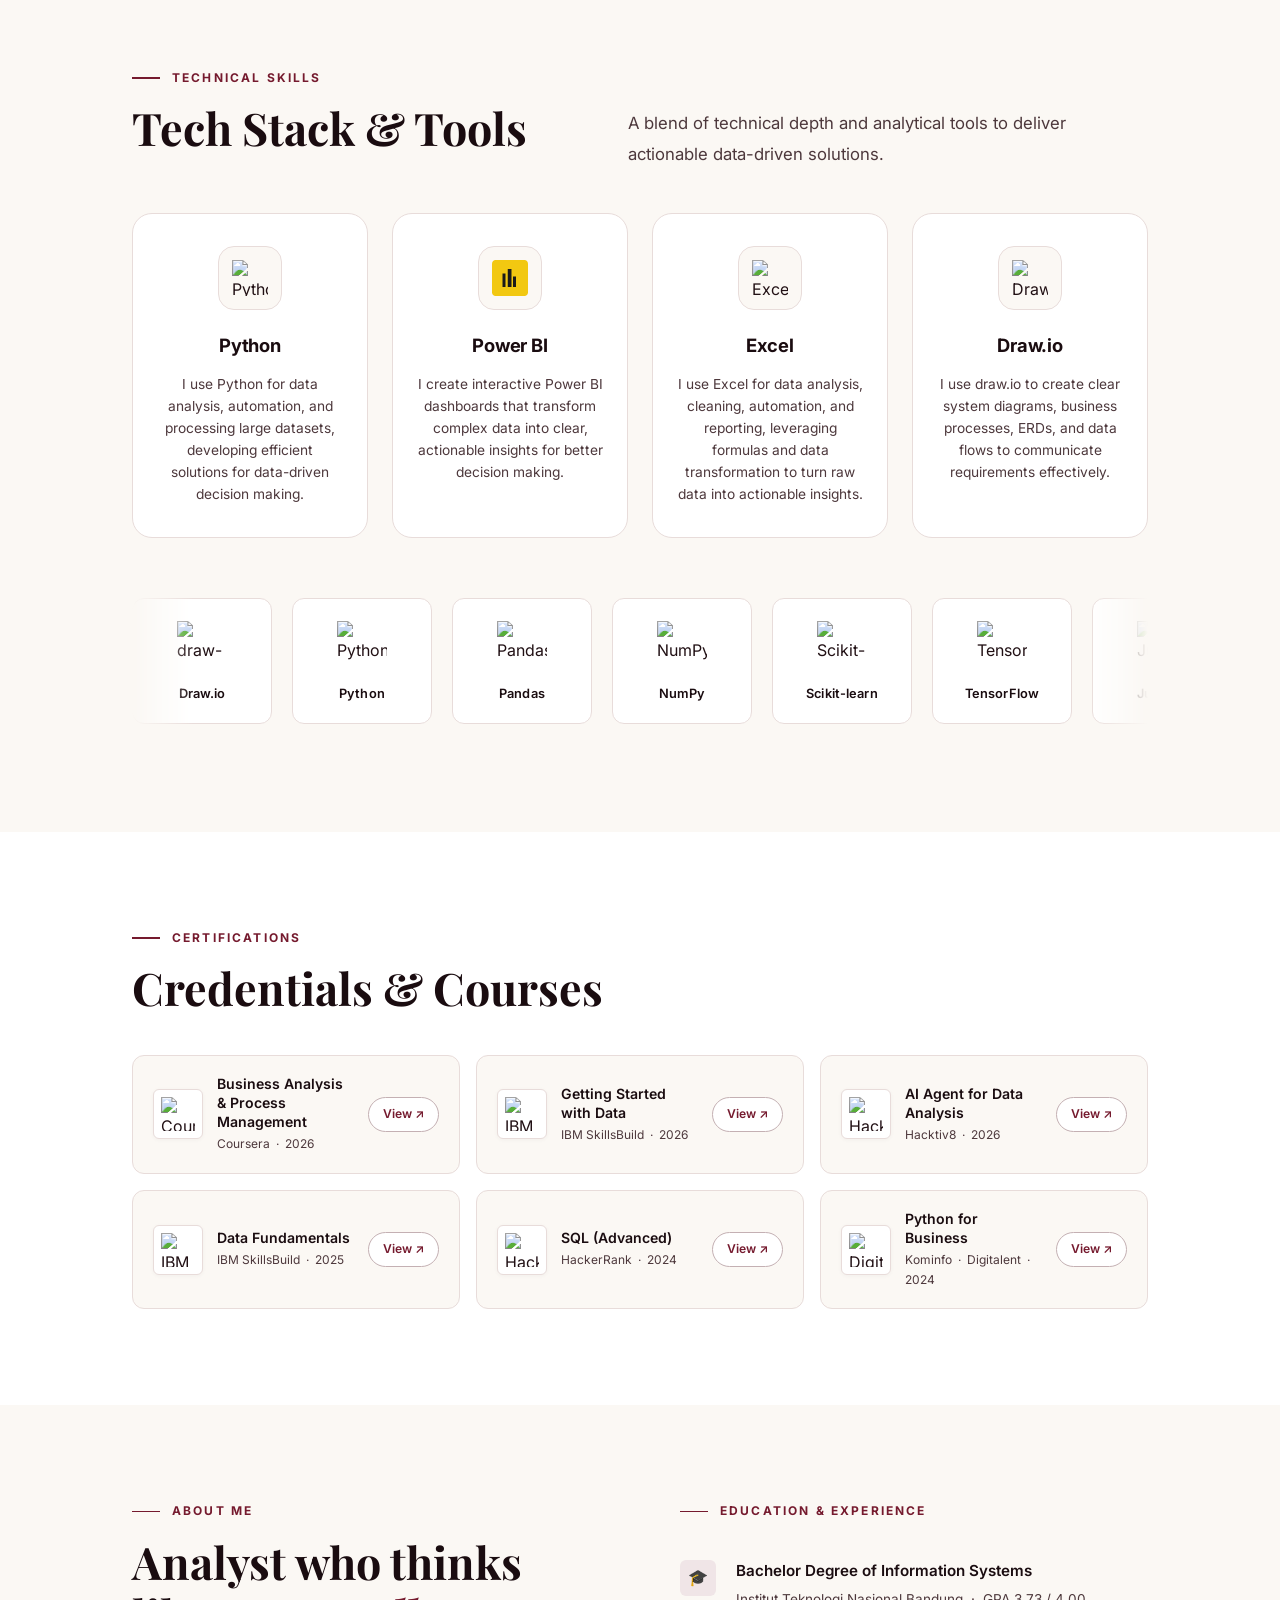
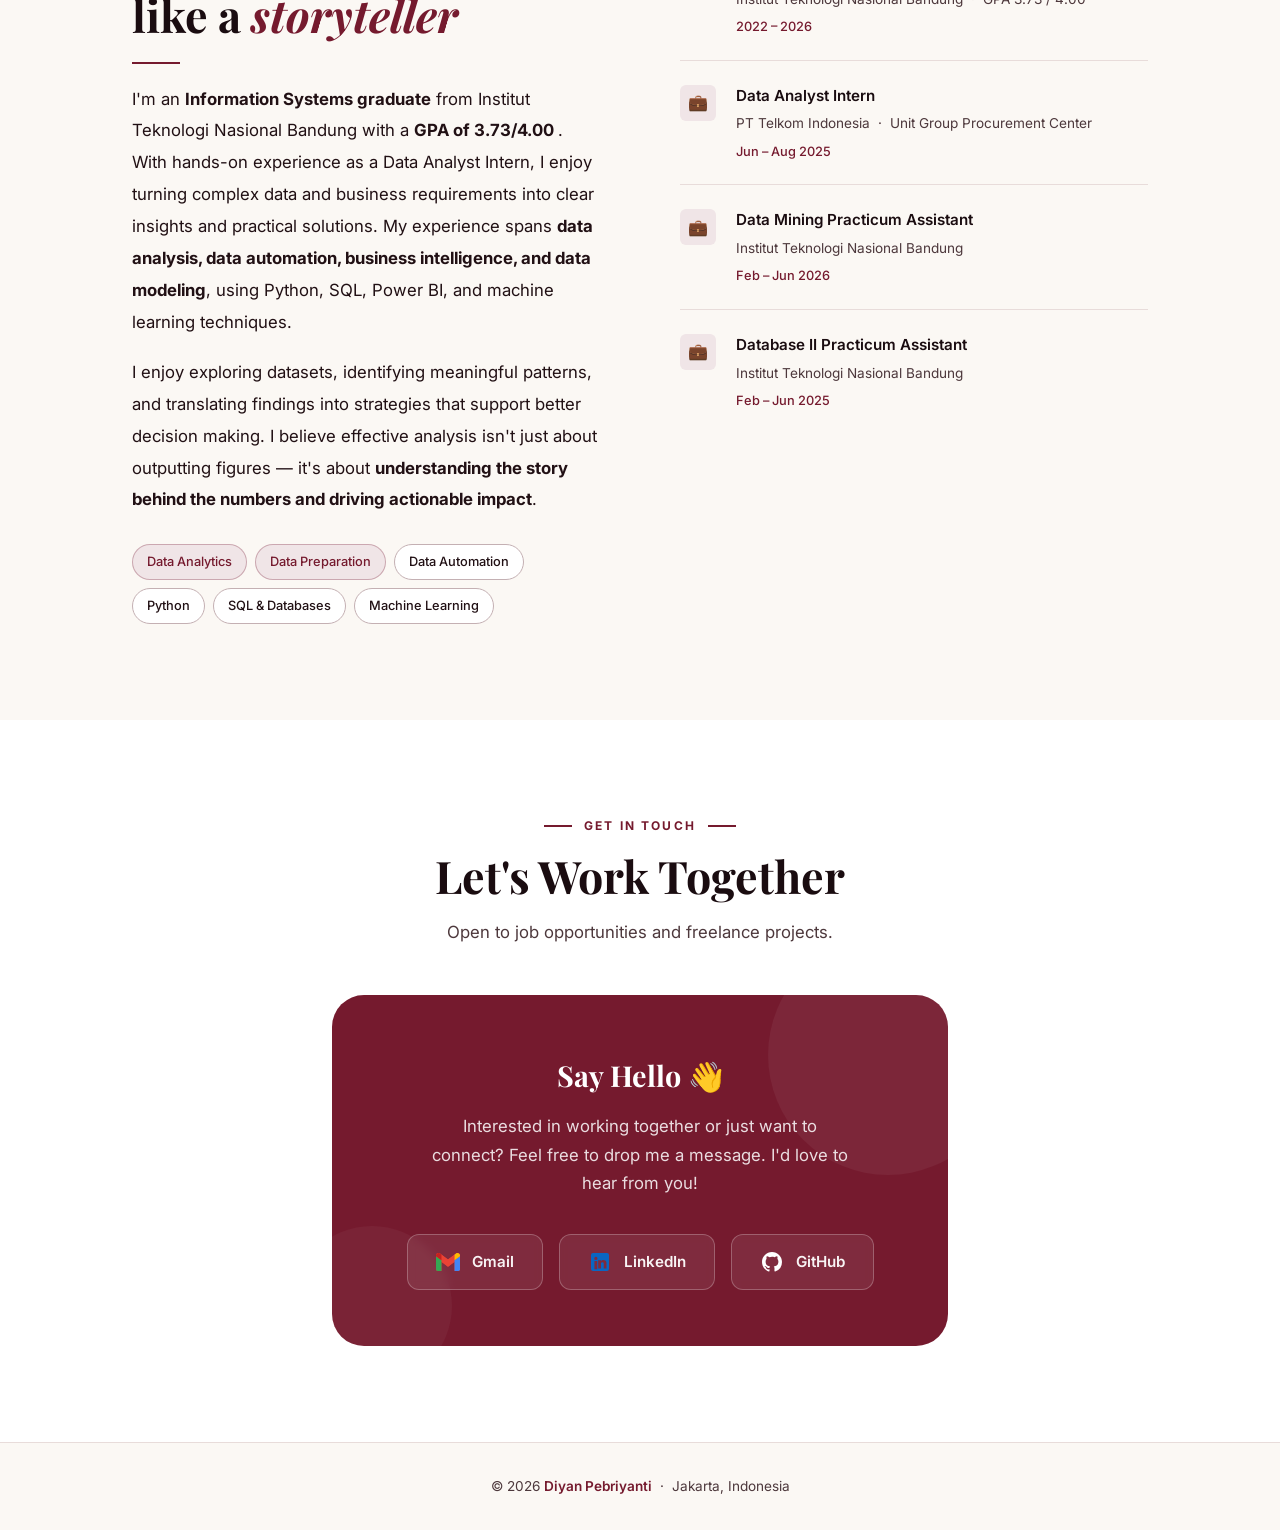
==== commit ab399518: "feat: add Coursera certification card and update CV" ====
--- a/index.html
+++ b/index.html
@@ -630,6 +630,23 @@
       </div>
 
       <div class="cert-grid">
+
+        <!-- 2. Coursera -->
+        <div class="cert-card reveal reveal-delay-2">
+          <div class="cert-main">
+            <div class="cert-icon cert-logo-ibm">
+              <img
+                src="https://images.ctfassets.net/00atxywtfxvd/2QeS5ysKMhZ3ZjiU2rGRJA/e15df94b265053ce8ded4f5e630241c8/cropped-android-chrome-512x512-1.png"
+                alt="Coursera Logo">
+            </div>
+            <div class="cert-info">
+              <div class="cert-name">Business Analysis & Process Management</div>
+              <div class="cert-issuer">Coursera &nbsp;·&nbsp; 2026</div>
+            </div>
+          </div>
+          <a class="cert-view-btn" href="https://coursera.org/share/45bb53aa8b0cbc2b8476a0a5bc34f786" target="_blank"
+            rel="noopener noreferrer" aria-label="View Coursera">View ↗</a>
+        </div>
 
         <!-- 2. IBM -->
         <div class="cert-card reveal reveal-delay-2">
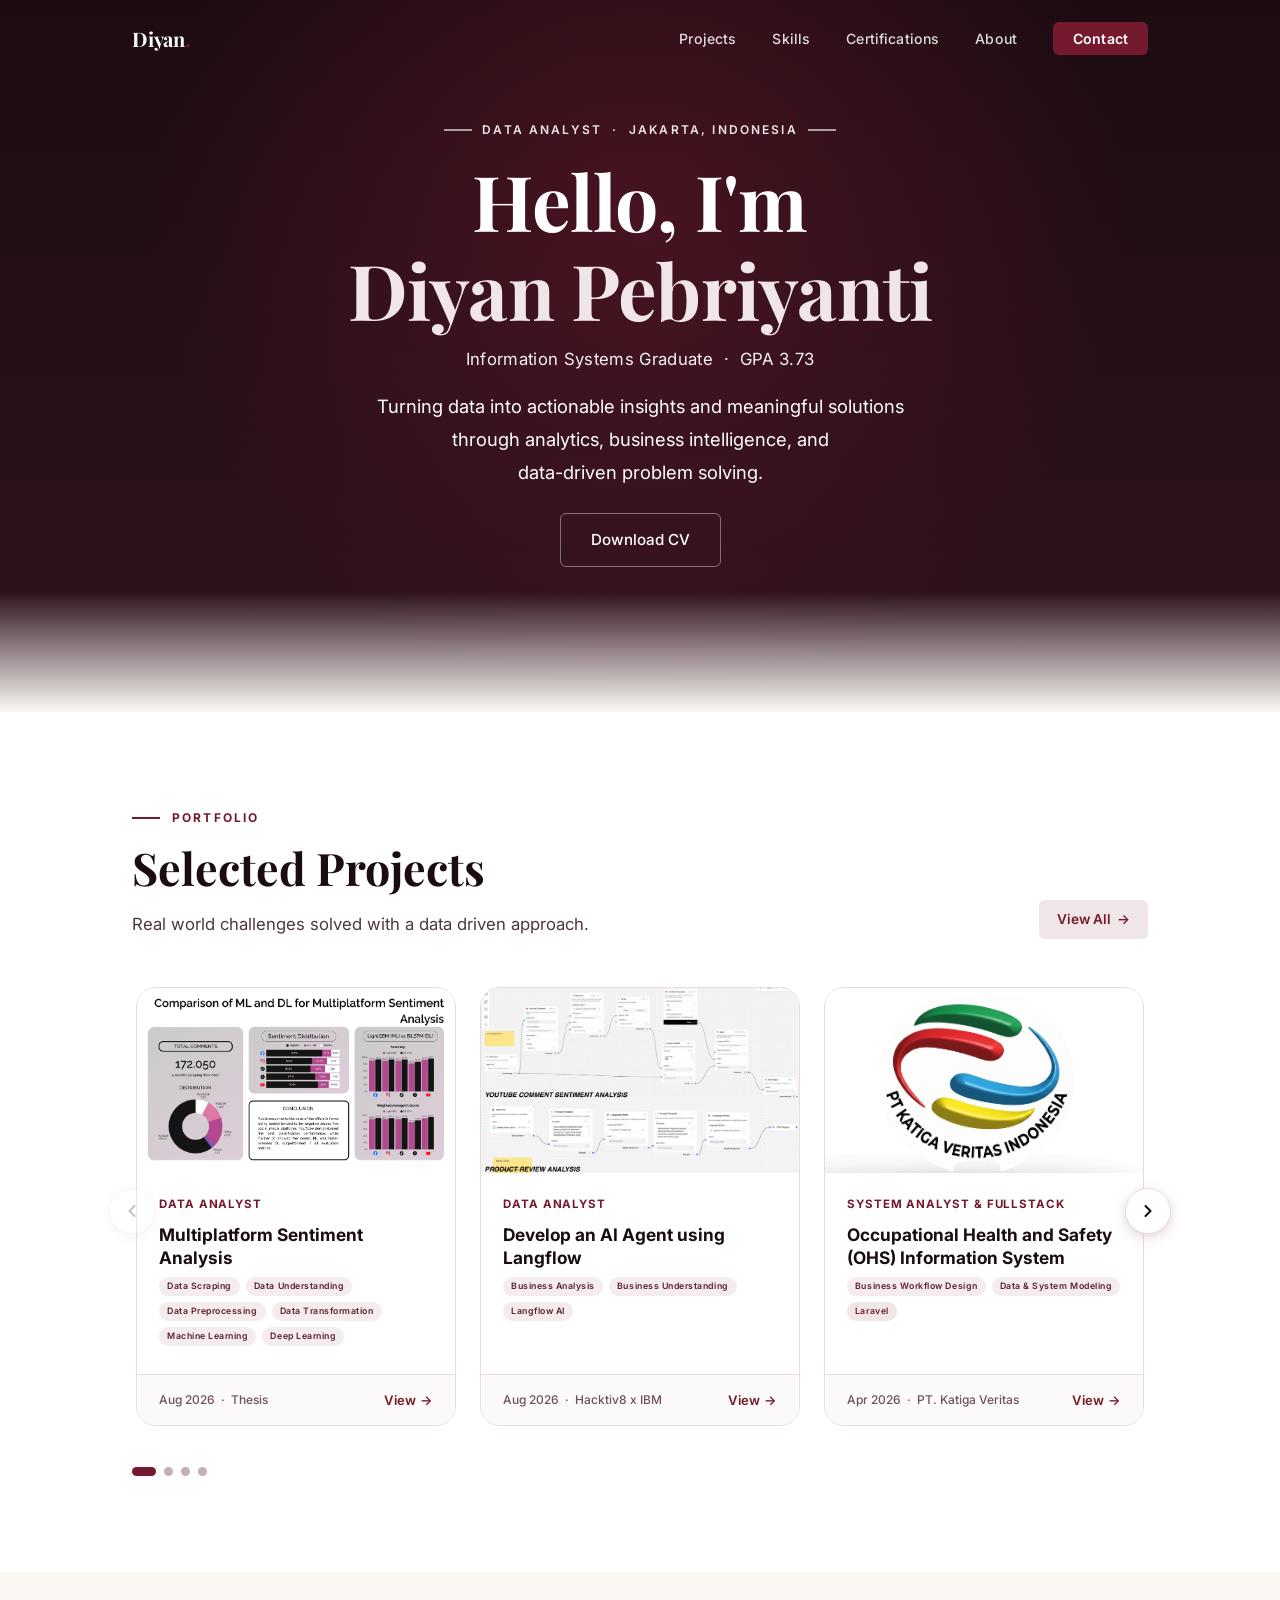
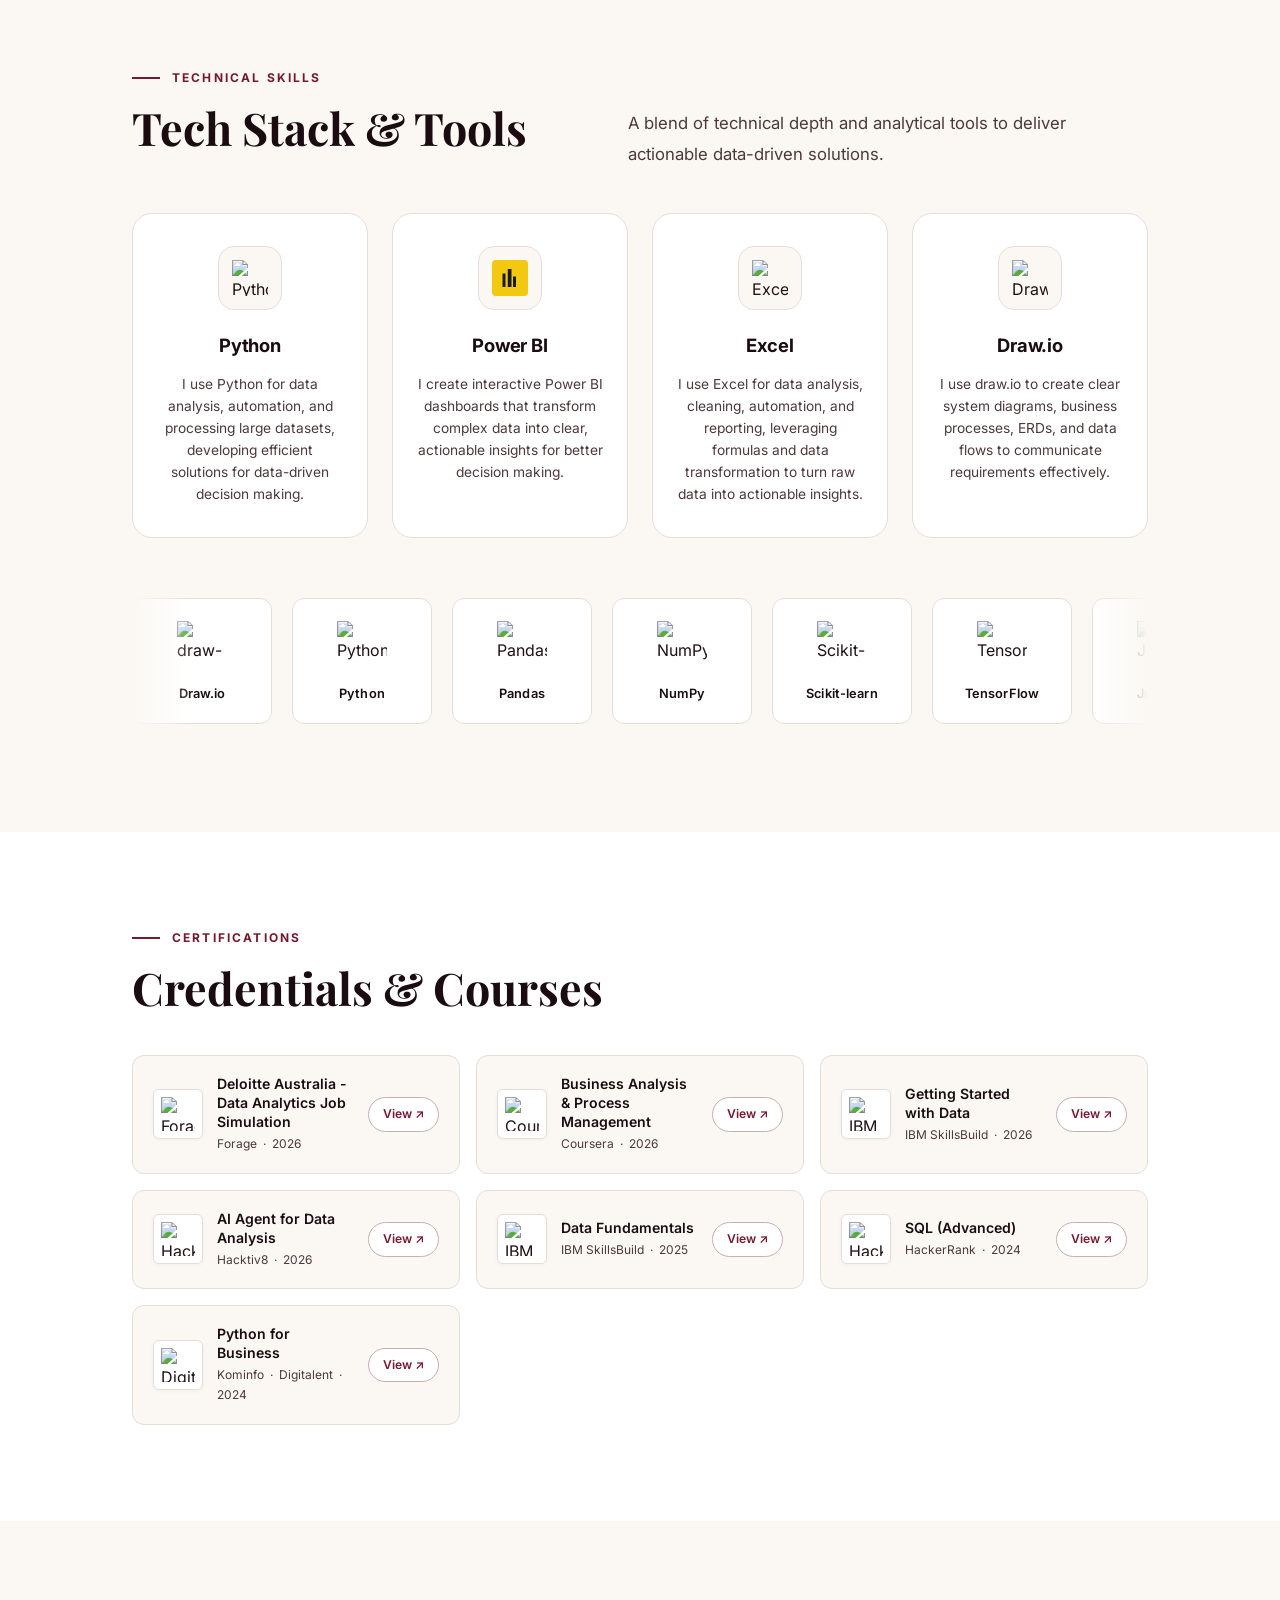
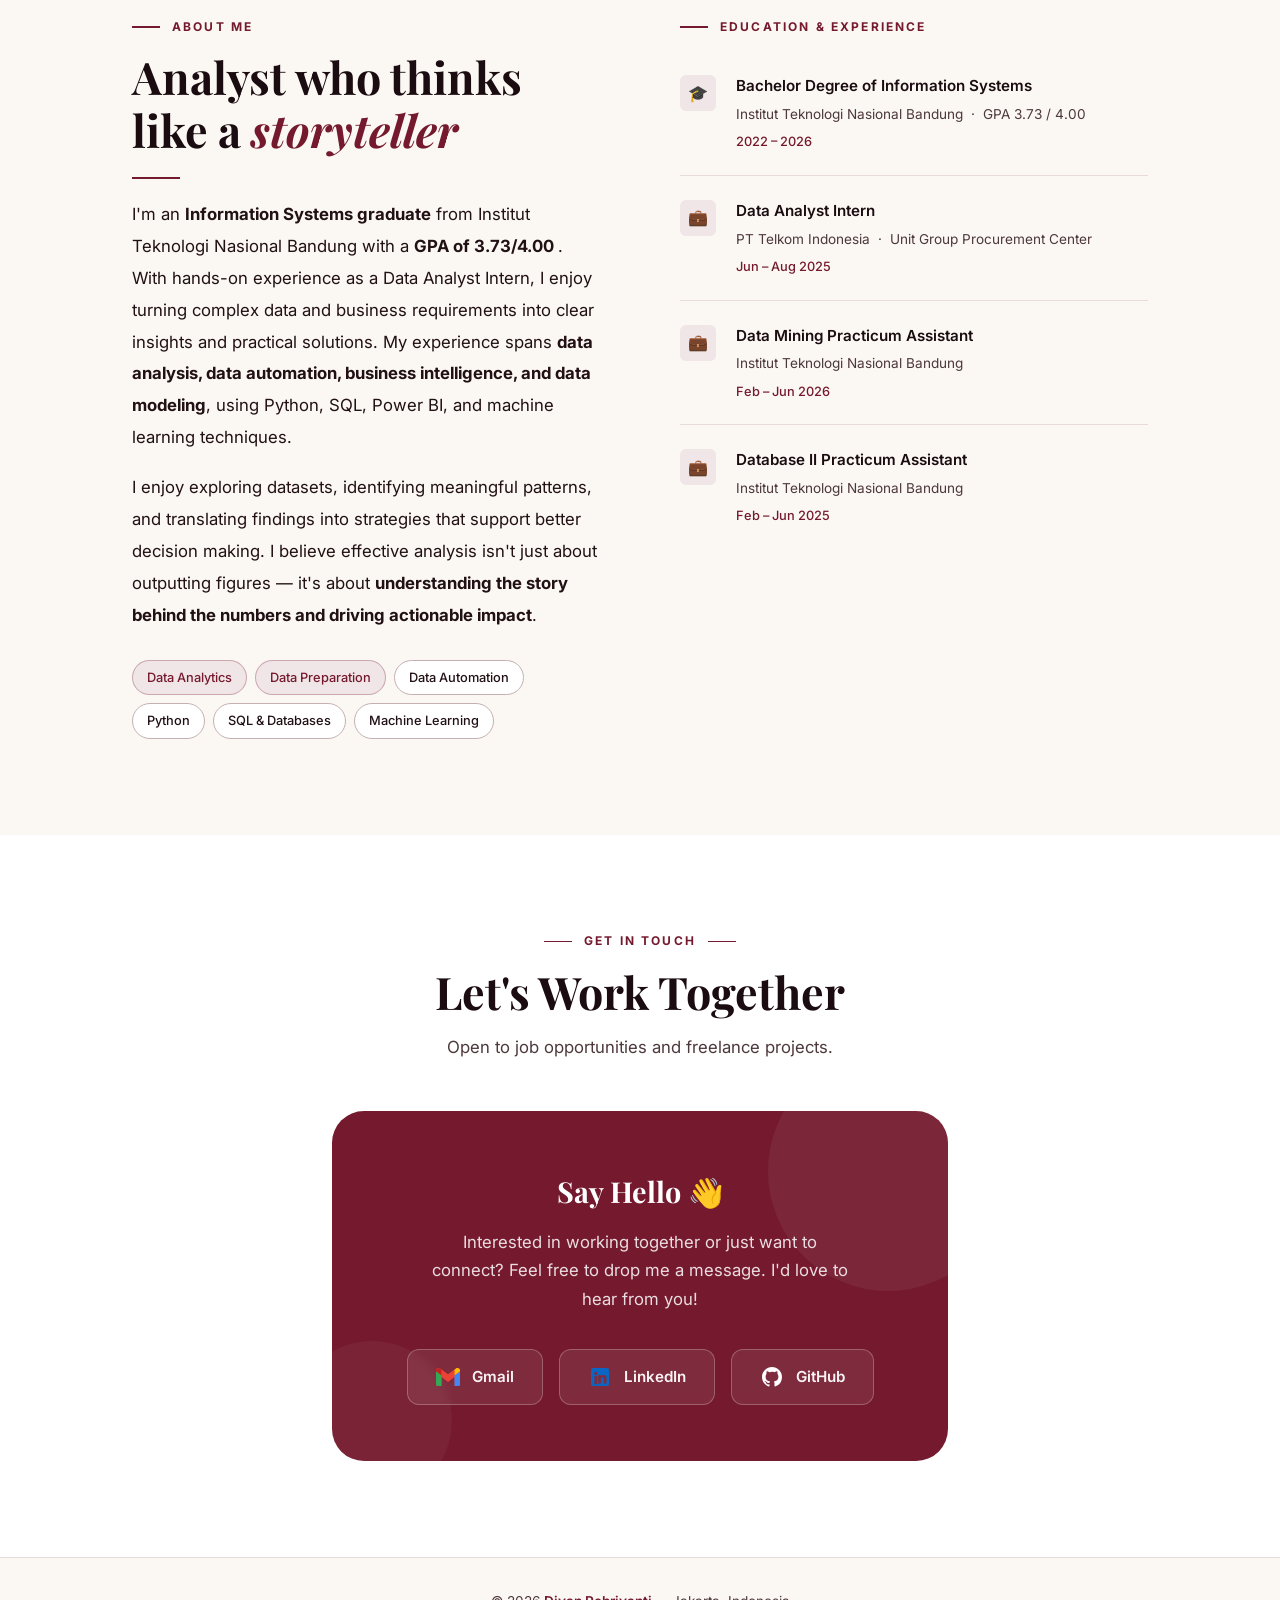
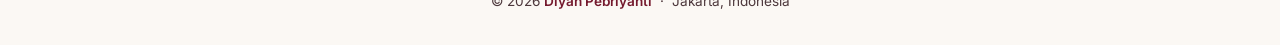
==== commit 45706eeb: "feat: add Forage Deloitte Australia certificate and include CV PDF asset" ====
--- a/index.html
+++ b/index.html
@@ -630,6 +630,24 @@
       </div>
 
       <div class="cert-grid">
+
+        <!-- 2. Forage -->
+        <div class="cert-card reveal reveal-delay-2">
+          <div class="cert-main">
+            <div class="cert-icon cert-logo-ibm">
+              <img
+                src="https://media.licdn.com/dms/image/v2/D560BAQEhb_j1_sDRJQ/company-logo_200_200/company-logo_200_200/0/1720817595519/theforage_logo?e=2147483647&v=beta&t=M-SwH2cumFfQYuLI2cKxpyjlEGwKY4E6KFUTtbRThzE"
+                alt="Forage Logo">
+            </div>
+            <div class="cert-info">
+              <div class="cert-name">Deloitte Australia - Data Analytics Job Simulation</div>
+              <div class="cert-issuer">Forage &nbsp;·&nbsp; 2026</div>
+            </div>
+          </div>
+          <a class="cert-view-btn"
+            href="https://drive.google.com/file/d/13ZFhPsZdaXUCRU1pWoO7K7l_v2_n52ul/view?usp=sharing" target="_blank"
+            rel="noopener noreferrer" aria-label="View Forage">View ↗</a>
+        </div>
 
         <!-- 2. Coursera -->
         <div class="cert-card reveal reveal-delay-2">
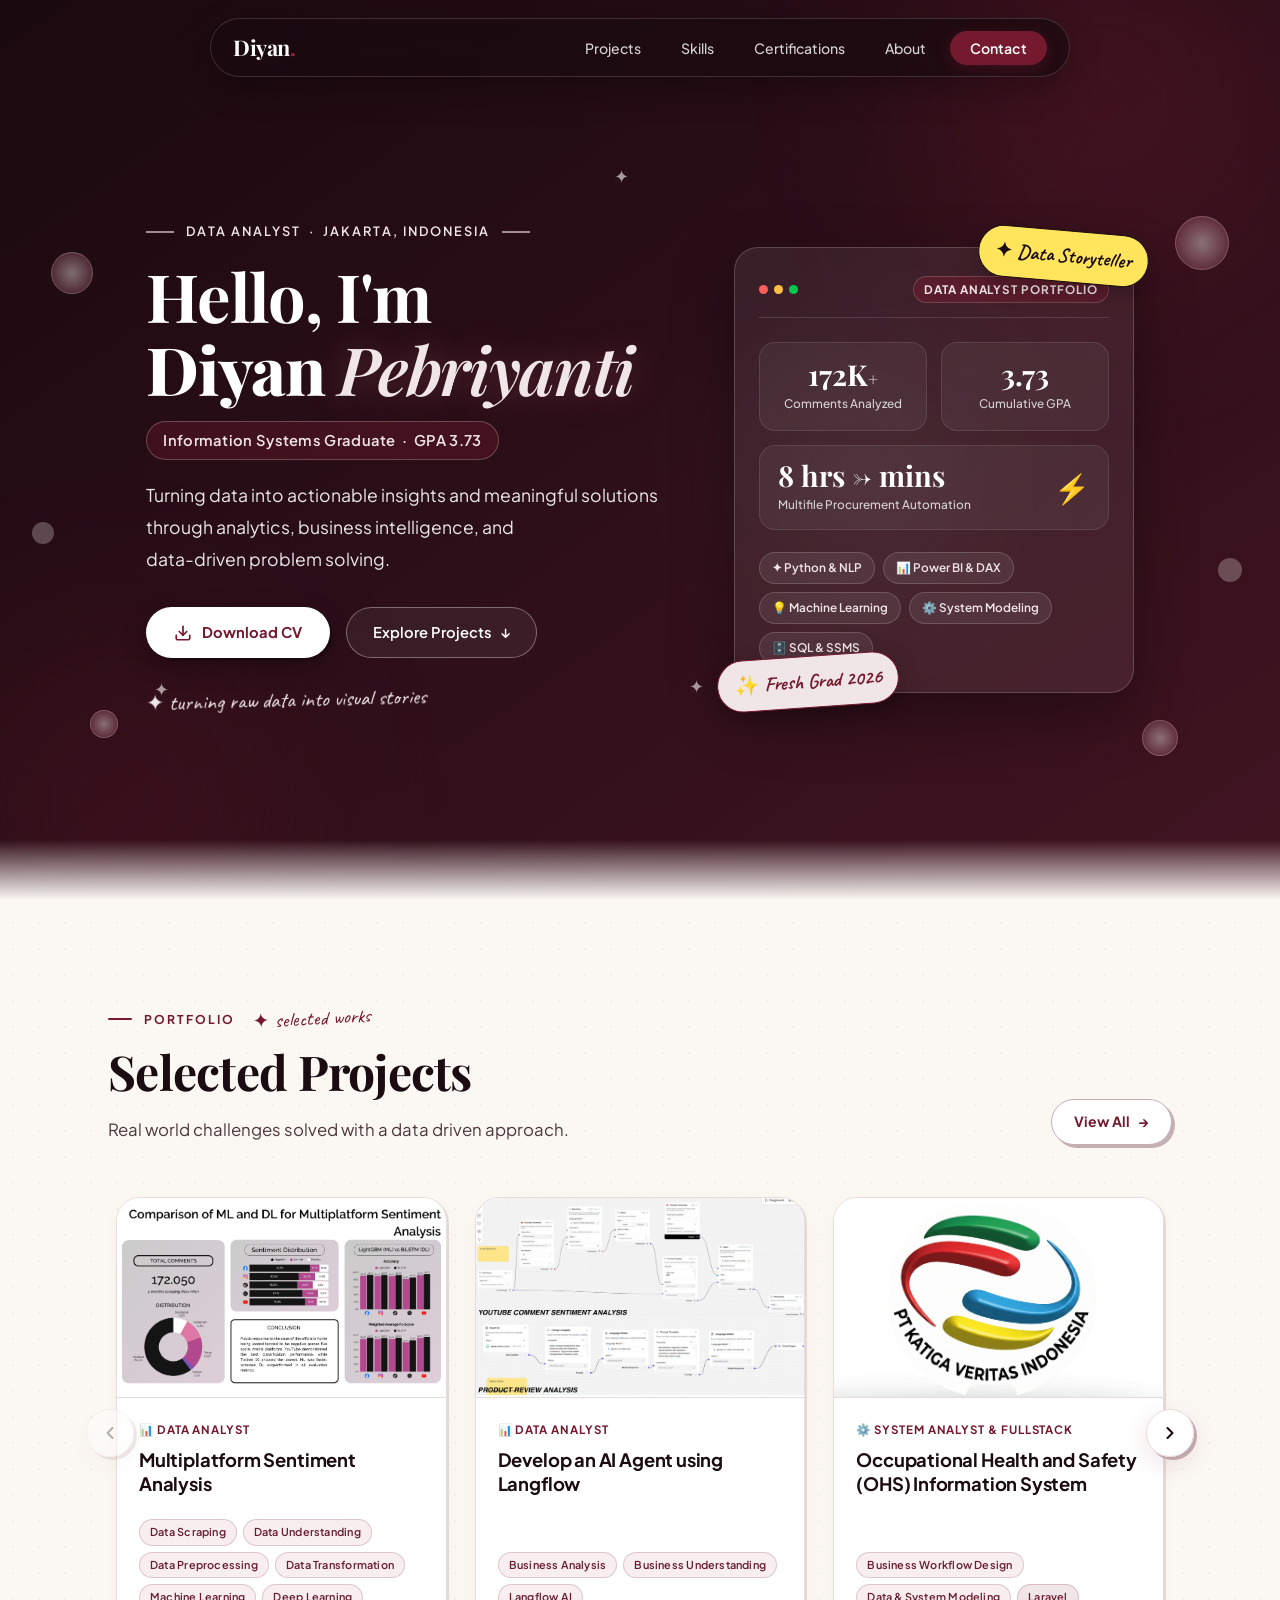
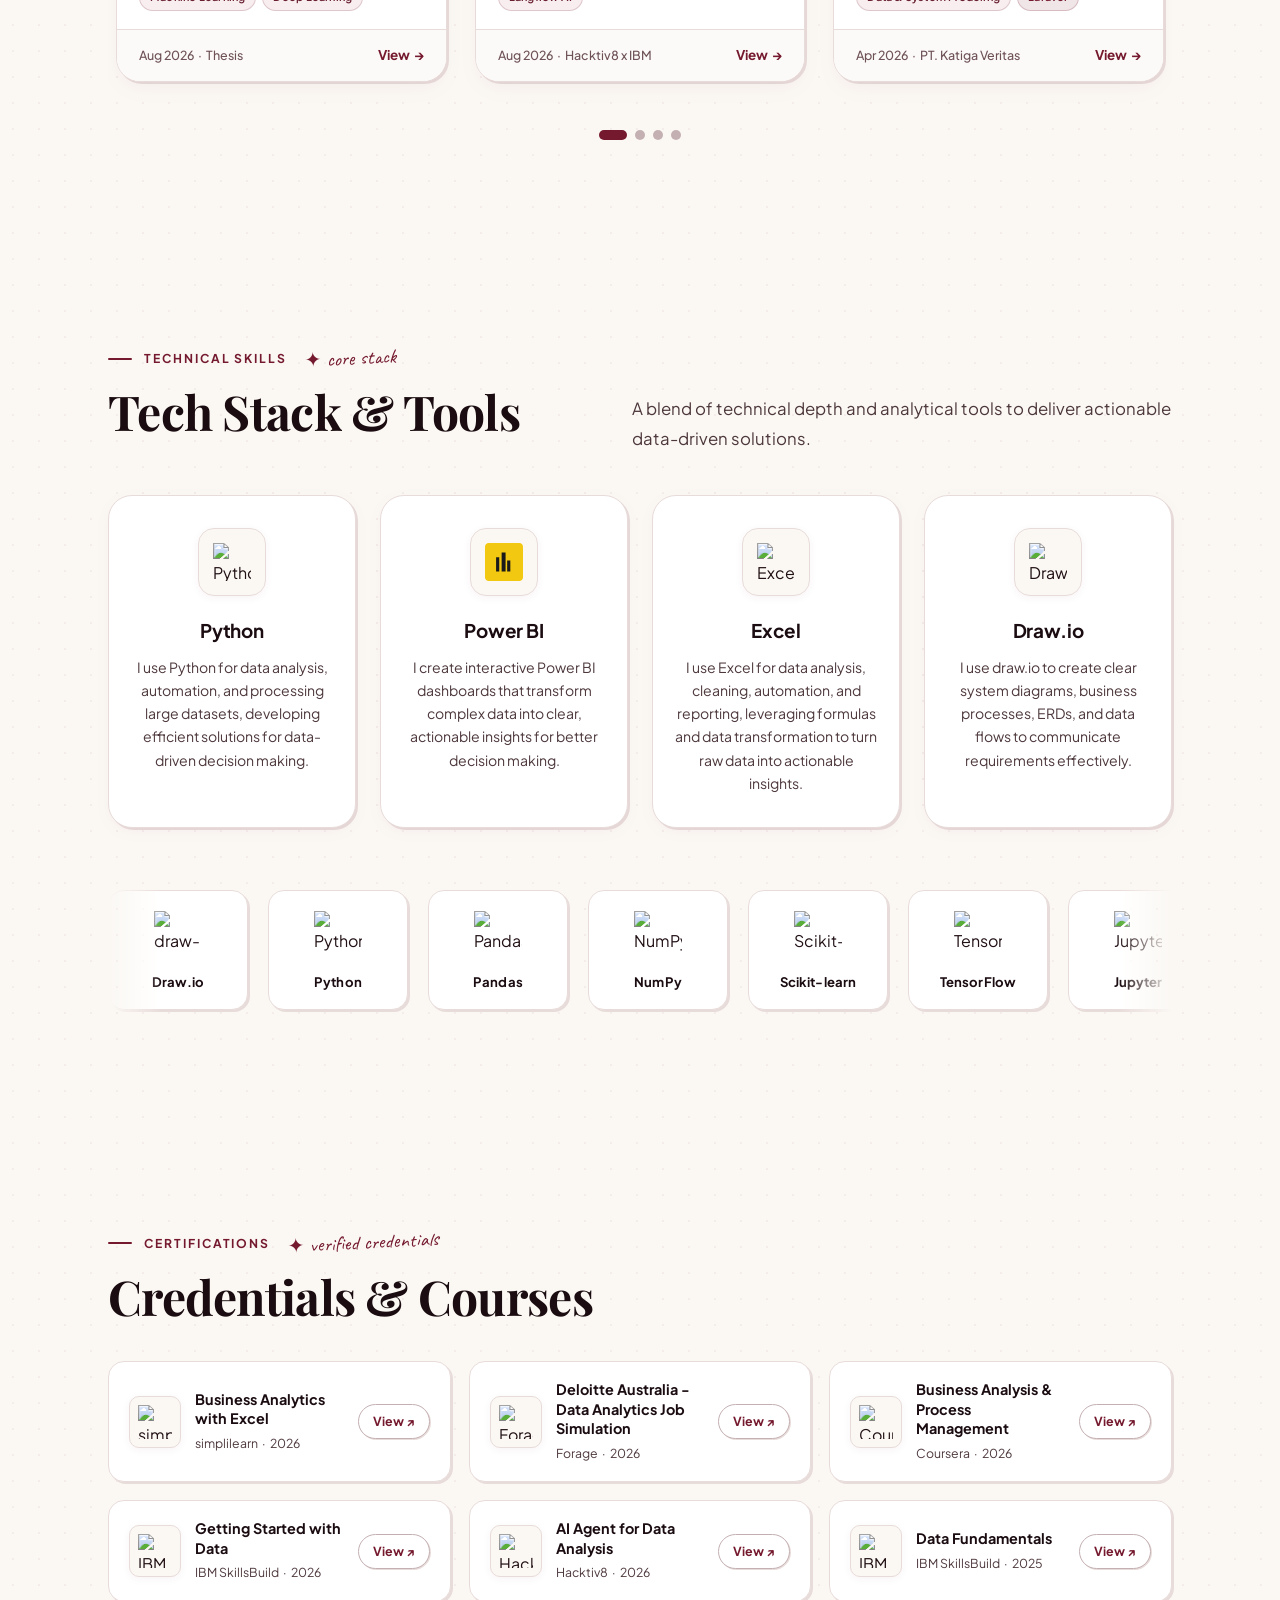
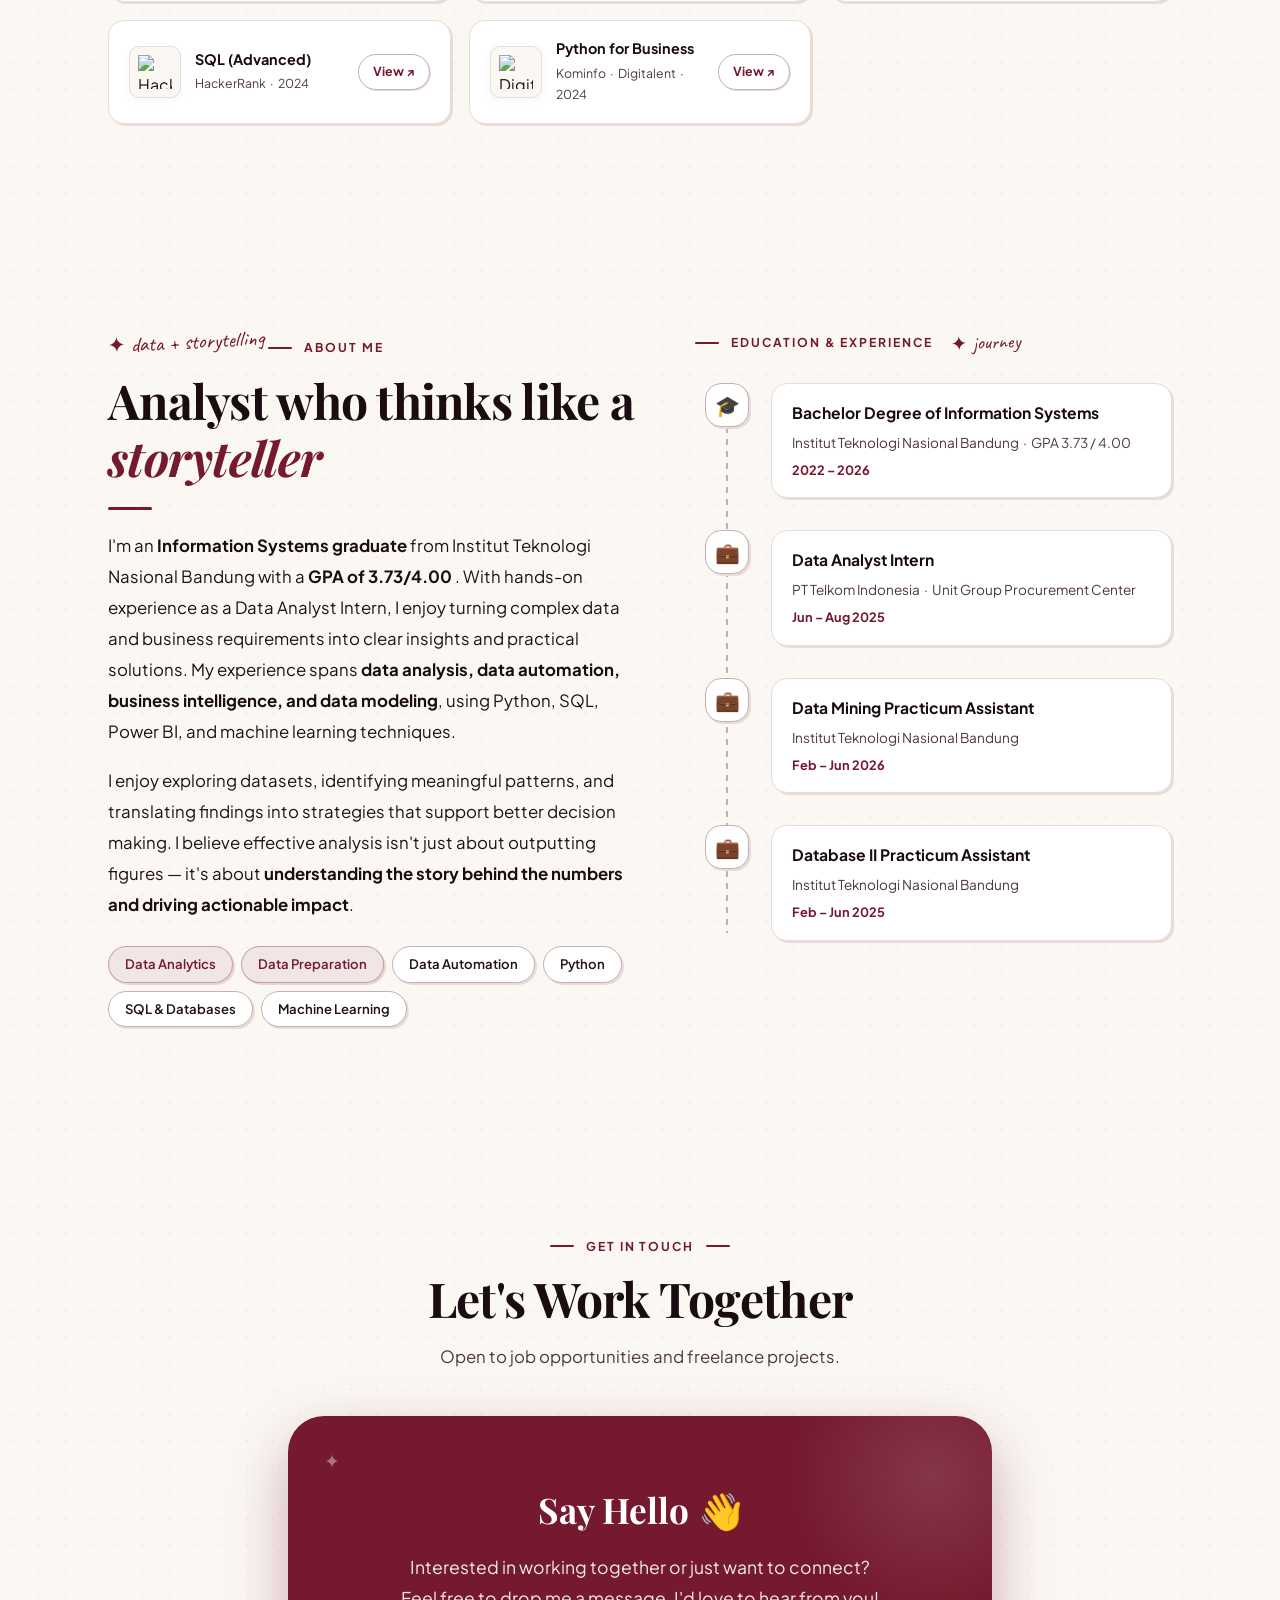
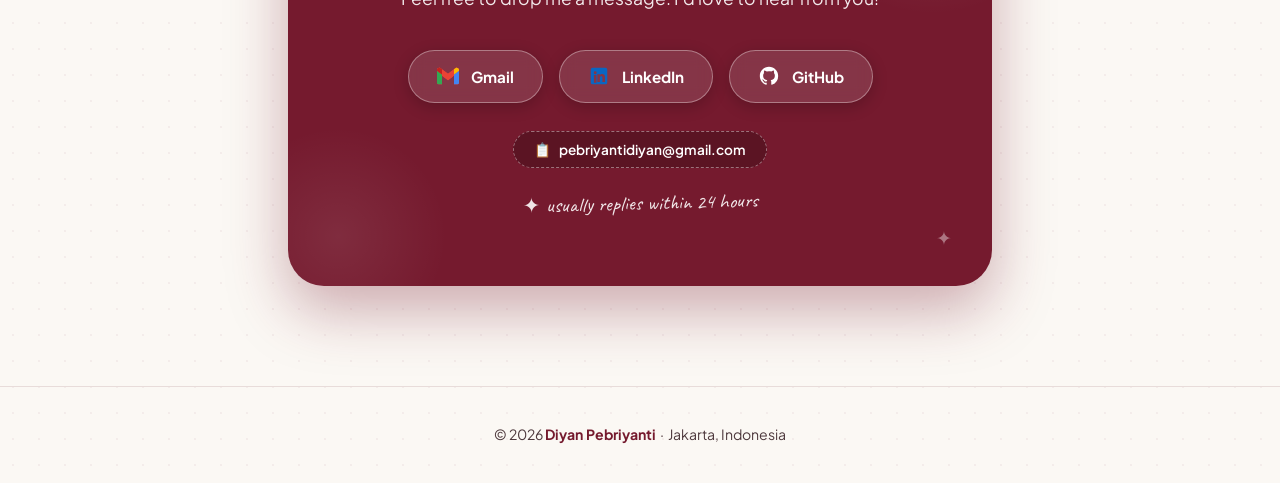
==== commit 6d007797: "feat: redesign portfolio hero section and add CV document asset" ====
--- a/index.html
+++ b/index.html
@@ -7,6 +7,11 @@
   <meta name="description"
     content="Portfolio of Diyan Pebriyanti — Data Analyst fresh graduate passionate about turning data into impactful business insights." />
   <title>Diyan Pebriyanti | Portfolio</title>
+  <link rel="preconnect" href="https://fonts.googleapis.com">
+  <link rel="preconnect" href="https://fonts.gstatic.com" crossorigin>
+  <link
+    href="https://fonts.googleapis.com/css2?family=Caveat:wght@500;600;700&family=Playfair+Display:ital,wght@0,600;0,700;0,800;1,600;1,700&family=Plus+Jakarta+Sans:wght@300;400;500;600;700;800&family=Inter:wght@400;500;600;700&display=swap"
+    rel="stylesheet">
   <link rel="stylesheet" href="style.css" />
   <link rel="icon"
     href="data:image/svg+xml,<svg xmlns='http://www.w3.org/2000/svg' viewBox='0 0 100 100'><text y='.9em' font-size='90'>📊</text></svg>" />
@@ -26,7 +31,7 @@
 
   <!-- ===================== NAV ===================== -->
   <nav class="nav" id="mainNav">
-    <div class="container nav-inner">
+    <div class="nav-inner">
       <a href="#" class="nav-logo">Diyan<span>.</span></a>
       <ul class="nav-links">
         <li><a href="#projects" id="nav-projects">Projects</a></li>
@@ -43,40 +48,111 @@
 
   <!-- ===================== HERO ===================== -->
   <section class="hero" id="home">
-    <div class="container hero-content">
-
-      <div class="hero-eyebrow">
-        <div class="hero-eyebrow-line"></div>
-        <span class="hero-eyebrow-text">Data Analyst &nbsp;·&nbsp; Jakarta, Indonesia</span>
-        <div class="hero-eyebrow-line"></div>
-      </div>
-
-      <h1 class="hero-title">
-        Hello, I'm
-        <span class="name">Diyan Pebriyanti</span>
-      </h1>
-
-      <p class="hero-role">Information Systems Graduate &nbsp;·&nbsp; GPA 3.73</p>
-
-      <p class="hero-desc">
-        Turning data into actionable insights and meaningful solutions through analytics, business intelligence, and
-        <br> data-driven problem solving.
-      </p>
-
-      <div class="hero-buttons">
-        <!-- <a href="#projects" class="hero-btn-primary" id="hero-view-projects">View Projects →</a> -->
-        <a href="assets/projects/CV_DiyanPebriyanti.pdf" class="hero-btn-outline" id="hero-download-cv"
-          download>Download CV</a>
-      </div>
-
-      <div class="hero-stats">
+    <!-- Ambient Glowing Blobs -->
+    <div class="hero-blob hero-blob-1"></div>
+    <div class="hero-blob hero-blob-2"></div>
+    <div class="hero-blob hero-blob-3"></div>
+
+    <!-- Playful Floating Dots & Sparkles -->
+    <span class="hero-dot p" style="width:42px;height:42px;left:4%;top:28%;"></span>
+    <span class="hero-dot" style="width:22px;height:22px;left:2.5%;top:58%;"></span>
+    <span class="hero-dot p" style="width:28px;height:28px;left:7%;bottom:18%;"></span>
+    <span class="hero-dot p" style="width:54px;height:54px;right:4%;top:24%;"></span>
+    <span class="hero-dot" style="width:24px;height:24px;right:3%;top:62%;"></span>
+    <span class="hero-dot p" style="width:36px;height:36px;right:8%;bottom:16%;"></span>
+    <span class="hero-sparkle" style="left:48%;top:18%;">✦</span>
+    <span class="hero-sparkle" style="right:45%;bottom:22%;">✦</span>
+    <span class="hero-sparkle" style="left:12%;top:75%;">✦</span>
+
+    <div class="container hero-layout">
+
+      <!-- Left Column: Copy & Actions -->
+      <div class="hero-copy">
+
+        <div class="hero-eyebrow">
+          <div class="hero-eyebrow-line"></div>
+          <span class="hero-eyebrow-text">Data Analyst &nbsp;·&nbsp; Jakarta, Indonesia</span>
+          <div class="hero-eyebrow-line"></div>
+        </div>
+
+        <h1 class="hero-title">
+          Hello, I'm
+          <span class="name">Diyan <em>Pebriyanti</em></span>
+        </h1>
+
+        <div class="hero-role-wrapper">
+          <span class="hero-role-badge">Information Systems Graduate &nbsp;·&nbsp; GPA 3.73</span>
+        </div>
+
+        <p class="hero-desc">
+          Turning data into actionable insights and meaningful solutions through analytics, business intelligence, and
+          <br> data-driven problem solving.
+        </p>
+
+        <div class="hero-buttons">
+          <a href="assets/projects/CV_DiyanPebriyanti.pdf" class="hero-btn-primary" id="hero-download-cv" download>
+            <svg width="18" height="18" viewBox="0 0 24 24" fill="none" stroke="currentColor" stroke-width="2.3"
+              stroke-linecap="round" stroke-linejoin="round">
+              <path d="M21 15v4a2 2 0 0 1-2 2H5a2 2 0 0 1-2-2v-4"></path>
+              <polyline points="7 10 12 15 17 10"></polyline>
+              <line x1="12" y1="15" x2="12" y2="3"></line>
+            </svg>
+            Download CV
+          </a>
+          <a href="#projects" class="hero-btn-secondary" id="hero-view-projects">
+            Explore Projects <span>↓</span>
+          </a>
+        </div>
+
+        <div class="hero-handnote">
+          <span>✦ turning raw data into visual stories</span>
+        </div>
+      </div>
+
+      <!-- Right Column: Interactive Showcase Bento Card -->
+      <div class="hero-showcase">
+        <div class="hero-showcase-card">
+          <!-- Floating Playful Stickers -->
+          <div class="floating-sticker fs-top">✦ Data Storyteller</div>
+          <div class="floating-sticker fs-bottom">✨ Fresh Grad 2026</div>
+
+          <div class="showcase-header">
+            <div class="showcase-dots">
+              <span></span><span></span><span></span>
+            </div>
+            <span class="showcase-badge">Data Analyst Portfolio</span>
+          </div>
+
+          <div class="showcase-stats-grid">
+            <div class="s-stat-box">
+              <span class="s-stat-val">172K<small>+</small></span>
+              <span class="s-stat-lbl">Comments Analyzed</span>
+            </div>
+            <div class="s-stat-box">
+              <span class="s-stat-val">3.73</span>
+              <span class="s-stat-lbl">Cumulative GPA</span>
+            </div>
+            <div class="s-stat-box full-width">
+              <div>
+                <span class="s-stat-val">8 hrs → mins</span>
+                <span class="s-stat-lbl">Multifile Procurement Automation</span>
+              </div>
+              <span style="font-size:1.8rem;">⚡</span>
+            </div>
+          </div>
+
+          <div class="showcase-chips">
+            <span class="s-chip">✦ Python &amp; NLP</span>
+            <span class="s-chip">📊 Power BI &amp; DAX</span>
+            <span class="s-chip">💡 Machine Learning</span>
+            <span class="s-chip">⚙️ System Modeling</span>
+            <span class="s-chip">🗄️ SQL &amp; SSMS</span>
+          </div>
+        </div>
       </div>
 
     </div>
-
-
   </section>
-
 
   <!-- ===================== PROJECTS ===================== -->
   <section class="section projects" id="projects">
@@ -86,6 +162,7 @@
           <div class="section-eyebrow">
             <div class="section-eyebrow-line"></div>
             <span class="section-eyebrow-text">Portfolio</span>
+            <span class="handwritten-pill">✦ selected works</span>
           </div>
           <h2 class="section-title">Selected Projects</h2>
           <p class="section-desc">Real world challenges solved with a data driven approach.</p>
@@ -116,9 +193,10 @@
               <div class="project-thumb">
                 <img src="assets/projects/sentiment-analysis.png" alt="Multiplatform Sentiment Analysis"
                   loading="lazy" />
+                <span class="project-thumb-badge">Quick View ↗</span>
               </div>
               <div class="project-body">
-                <span class="project-category-badge">Data Analyst</span>
+                <span class="project-category-badge">📊 Data Analyst</span>
                 <h3 class="project-title">Multiplatform Sentiment Analysis</h3>
                 <div class="project-tags">
                   <span class="tag tag-ml">Data Scraping</span>
@@ -140,9 +218,10 @@
             <div class="project-card">
               <div class="project-thumb">
                 <img src="assets/projects/langflow.png" alt="Develop an AI Agent using Langflow" loading="lazy" />
+                <span class="project-thumb-badge">Quick View ↗</span>
               </div>
               <div class="project-body">
-                <span class="project-category-badge">Data Analyst</span>
+                <span class="project-category-badge">📊 Data Analyst</span>
                 <h3 class="project-title">Develop an AI Agent using Langflow</h3>
                 <div class="project-tags">
                   <span class="tag tag-ml">Business Analysis</span>
@@ -162,9 +241,10 @@
               <div class="project-thumb">
                 <img src="assets/projects/pt-katiga.png" alt="Occupational Health and Safety (OHS) Information System"
                   loading="lazy" />
+                <span class="project-thumb-badge">Quick View ↗</span>
               </div>
               <div class="project-body">
-                <span class="project-category-badge">System Analyst &amp; Fullstack</span>
+                <span class="project-category-badge">⚙️ System Analyst &amp; Fullstack</span>
                 <h3 class="project-title">Occupational Health and Safety (OHS) Information System</h3>
                 <div class="project-tags">
                   <span class="tag tag-ml">Business Workflow Design</span>
@@ -185,9 +265,10 @@
                 <img
                   src="https://www.telkom.co.id/minio/show/data/image_upload/page/1594108255409_compress_logo%20telkom%20indonesia.png"
                   alt="Dashboard Employee Training Progress Monitoring" loading="lazy" />
+                <span class="project-thumb-badge">Quick View ↗</span>
               </div>
               <div class="project-body">
-                <span class="project-category-badge">Data Analyst</span>
+                <span class="project-category-badge">📊 Data Analyst</span>
                 <h3 class="project-title">Dashboard Employee Training Progress Monitoring</h3>
                 <div class="project-tags">
                   <span class="tag tag-ml">Business Analysis</span>
@@ -209,9 +290,10 @@
                 <img
                   src="https://www.telkom.co.id/minio/show/data/image_upload/page/1594108255409_compress_logo%20telkom%20indonesia.png"
                   loading="lazy" />
+                <span class="project-thumb-badge">Quick View ↗</span>
               </div>
               <div class="project-body">
-                <span class="project-category-badge">Data Analyst</span>
+                <span class="project-category-badge">📊 Data Analyst</span>
                 <h3 class="project-title">Multifile Procurement Data Integration and Automation</h3>
                 <div class="project-tags">
                   <span class="tag tag-py">Python</span>
@@ -231,9 +313,10 @@
             <div class="project-card">
               <div class="project-thumb">
                 <img src="assets/projects/maison-perfume.jpg" alt="E-Commerce Maison Sono Perfume" loading="lazy" />
+                <span class="project-thumb-badge">Quick View ↗</span>
               </div>
               <div class="project-body">
-                <span class="project-category-badge">System Analyst &amp; UI/UX Designer</span>
+                <span class="project-category-badge">🎨 System Analyst &amp; UI/UX</span>
                 <h3 class="project-title">E-Commerce Maison Sono Perfume</h3>
                 <div class="project-tags">
                   <span class="tag tag-ml">Workflow Design</span>
@@ -276,6 +359,7 @@
           <div class="section-eyebrow">
             <div class="section-eyebrow-line"></div>
             <span class="section-eyebrow-text">Technical Skills</span>
+            <span class="handwritten-pill">✦ core stack</span>
           </div>
           <h2 class="section-title">Tech Stack &amp; Tools</h2>
         </div>
@@ -444,6 +528,26 @@
             <span class="skill-logo-name">Looker</span>
           </div>
 
+          <!-- Item 13: Tableau -->
+          <div class="skill-logo-card">
+            <div class="skill-logo-img">
+              <img
+                src="https://encrypted-tbn0.gstatic.com/images?q=tbn:ANd9GcQRaM2fHQaSCn_DCRMhCxqgKA5slPeY1Aa4yPaNmP5-jZklPUCiG82fqBLG&s=10"
+                alt="Tableau" loading="lazy" />
+            </div>
+            <span class="skill-logo-name">Tableau</span>
+          </div>
+
+          <!-- Item 12: Excel -->
+          <div class="skill-logo-card">
+            <div class="skill-logo-img">
+              <img
+                src="https://thumb.wikimedia.org/wikipedia/commons/thumb/e/e3/Microsoft_Office_Excel_%282019%E2%80%932025%29.svg/960px-Microsoft_Office_Excel_%282019%E2%80%932025%29.svg.png?utm_source=id.wikipedia.org&utm_campaign=index&utm_content=thumbnail"
+                alt="Excel" loading="lazy" />
+            </div>
+            <span class="skill-logo-name">Excel</span>
+          </div>
+
           <!-- Item 10: MySQL -->
           <div class="skill-logo-card">
             <div class="skill-logo-img">
@@ -461,25 +565,6 @@
                 alt="SSMS" loading="lazy" />
             </div>
             <span class="skill-logo-name">SSMS</span>
-          </div>
-
-          <!-- Item 12: Git -->
-          <div class="skill-logo-card">
-            <div class="skill-logo-img">
-              <img
-                src="https://thumb.wikimedia.org/wikipedia/commons/thumb/e/e3/Microsoft_Office_Excel_%282019%E2%80%932025%29.svg/960px-Microsoft_Office_Excel_%282019%E2%80%932025%29.svg.png?utm_source=id.wikipedia.org&utm_campaign=index&utm_content=thumbnail"
-                alt="Excel" loading="lazy" />
-            </div>
-            <span class="skill-logo-name">Excel</span>
-          </div>
-
-          <!-- Item 13: Laravel -->
-          <div class="skill-logo-card">
-            <div class="skill-logo-img">
-              <img src="https://cdn.jsdelivr.net/gh/devicons/devicon/icons/laravel/laravel-original.svg" alt="Laravel"
-                loading="lazy" />
-            </div>
-            <span class="skill-logo-name">Laravel</span>
           </div>
 
           <!-- Item 14: Figma -->
@@ -625,11 +710,29 @@
         <div class="section-eyebrow">
           <div class="section-eyebrow-line"></div>
           <span class="section-eyebrow-text">Certifications</span>
+          <span class="handwritten-pill">✦ verified credentials</span>
         </div>
         <h2 class="section-title">Credentials &amp; Courses</h2>
       </div>
 
       <div class="cert-grid">
+
+        <!-- 1. Simplilearn -->
+        <div class="cert-card reveal reveal-delay-2">
+          <div class="cert-main">
+            <div class="cert-icon cert-logo-ibm">
+              <img
+                src="https://encrypted-tbn0.gstatic.com/images?q=tbn:ANd9GcT7pLob8faRUDwbfTmhGCsIbiEBlhCahwH3KktHLSLmQQ&s=10"
+                alt="simplilearn  Logo">
+            </div>
+            <div class="cert-info">
+              <div class="cert-name">Business Analytics with Excel</div>
+              <div class="cert-issuer">simplilearn &nbsp;·&nbsp; 2026</div>
+            </div>
+          </div>
+          <a class="cert-view-btn" href="https://simpli-web.app.link/e/33UPeleYF7b" target="_blank"
+            rel="noopener noreferrer" aria-label="View simplilearn">View ↗</a>
+        </div>
 
         <!-- 2. Forage -->
         <div class="cert-card reveal reveal-delay-2">
@@ -758,6 +861,7 @@
 
         <!-- Bio -->
         <div class="reveal">
+          <span class="about-sticker">✦ data + storytelling</span>
           <div class="section-eyebrow">
             <div class="section-eyebrow-line"></div>
             <span class="section-eyebrow-text">About Me</span>
@@ -797,12 +901,13 @@
           <div class="section-eyebrow">
             <div class="section-eyebrow-line"></div>
             <span class="section-eyebrow-text">Education &amp; Experience</span>
+            <span class="handwritten-pill">✦ journey</span>
           </div>
 
           <div class="timeline">
             <div class="timeline-item">
               <div class="timeline-dot">🎓</div>
-              <div>
+              <div class="timeline-content">
                 <div class="timeline-degree">Bachelor Degree of Information Systems</div>
                 <div class="timeline-school">Institut Teknologi Nasional Bandung &nbsp;·&nbsp; GPA 3.73 / 4.00</div>
                 <div class="timeline-year">2022 – 2026</div>
@@ -810,7 +915,7 @@
             </div>
             <div class="timeline-item">
               <div class="timeline-dot">💼</div>
-              <div>
+              <div class="timeline-content">
                 <div class="timeline-degree">Data Analyst Intern</div>
                 <div class="timeline-school">PT Telkom Indonesia &nbsp;·&nbsp; Unit Group Procurement Center</div>
                 <div class="timeline-year">Jun – Aug 2025</div>
@@ -818,7 +923,7 @@
             </div>
             <div class="timeline-item">
               <div class="timeline-dot">💼</div>
-              <div>
+              <div class="timeline-content">
                 <div class="timeline-degree">Data Mining Practicum Assistant</div>
                 <div class="timeline-school">Institut Teknologi Nasional Bandung</div>
                 <div class="timeline-year">Feb – Jun 2026</div>
@@ -826,7 +931,7 @@
             </div>
             <div class="timeline-item">
               <div class="timeline-dot">💼</div>
-              <div>
+              <div class="timeline-content">
                 <div class="timeline-degree">Database II Practicum Assistant</div>
                 <div class="timeline-school">Institut Teknologi Nasional Bandung</div>
                 <div class="timeline-year">Feb – Jun 2025</div>
@@ -855,7 +960,10 @@
       </div>
 
       <div class="contact-card reveal reveal-delay-2">
-        <h3>Say Hello 👋</h3>
+        <div class="contact-card-blob"></div>
+        <span class="contact-sparkle cs-1">✦</span>
+        <span class="contact-sparkle cs-2">✦</span>
+        <h3>Say Hello <span class="waving-hand">👋</span></h3>
         <p>Interested in working together or just want to connect? Feel free to drop me a message. I'd love to hear from
           you!</p>
         <div class="contact-links">
@@ -899,6 +1007,14 @@
             <span>GitHub</span>
           </a>
         </div>
+        <div class="contact-extra">
+          <button class="copy-email-btn" onclick="copyEmailToClipboard()" id="copyEmailBtn"
+            aria-label="Copy email address">
+            <span>📋</span> <span id="copyEmailText">pebriyantidiyan@gmail.com</span>
+            <span class="copy-tooltip" id="copyTooltip">Click to Copy</span>
+          </button>
+        </div>
+        <div class="contact-handwritten">✦ usually replies within 24 hours</div>
       </div>
     </div>
   </section>
@@ -971,6 +1087,29 @@
     function closeMobileNav() { document.getElementById('mobileNav').classList.remove('open'); }
     document.getElementById('mobileNavClose').onclick = closeMobileNav;
 
+    // ── Copy Email Helper ────────────────────────────────────
+    function copyEmailToClipboard() {
+      const email = 'pebriyantidiyan@gmail.com';
+      navigator.clipboard.writeText(email).then(() => {
+        const tooltip = document.getElementById('copyTooltip');
+        if (tooltip) {
+          tooltip.textContent = 'Copied to clipboard! ✨';
+          tooltip.style.opacity = '1';
+          setTimeout(() => {
+            tooltip.textContent = 'Click to Copy';
+            tooltip.style.opacity = '';
+          }, 2400);
+        }
+      }).catch(() => {
+        const tooltip = document.getElementById('copyTooltip');
+        if (tooltip) {
+          tooltip.textContent = 'Copied: pebriyantidiyan@gmail.com';
+          tooltip.style.opacity = '1';
+          setTimeout(() => { tooltip.style.opacity = ''; }, 2400);
+        }
+      });
+    }
+
     // ── Scroll Reveal ────────────────────────────────────────
     const observer = new IntersectionObserver(entries => {
       entries.forEach(entry => {
@@ -978,7 +1117,7 @@
           entry.target.classList.add('visible');
         }
       });
-    }, { threshold: 0.12 });
+    }, { threshold: 0.05, rootMargin: '0px 0px -20px 0px' });
 
     document.querySelectorAll('.reveal').forEach(el => observer.observe(el));
 
--- a/style.css
+++ b/style.css
@@ -1,10 +1,12 @@
-/* ===========================
-   DESIGN TOKENS & RESET
-   =========================== */
-@import url('https://fonts.googleapis.com/css2?family=Inter:wght@300;400;500;600;700&family=Playfair+Display:ital,wght@0,600;0,700;1,600&display=swap');
+/* ==========================================================================
+   PORTFOLIO DESIGN SYSTEM & TOKENS
+   Playful & Elegant Editorial Aesthetic for Diyan Pebriyanti
+   ========================================================================== */
+
+@import url('https://fonts.googleapis.com/css2?family=Caveat:wght@500;600;700&family=Playfair+Display:ital,wght@0,600;0,700;0,800;1,600;1,700&family=Plus+Jakarta+Sans:wght@300;400;500;600;700;800&family=Inter:wght@400;500;600;700&display=swap');
 
 :root {
-  /* Core palette */
+  /* Core brand palette — STRICTLY PRESERVED */
   --maroon: #751A2E;
   --maroon-light: #94223A;
   --maroon-dim: #F0E5E7;
@@ -12,31 +14,49 @@
   --cream-deep: #F0EAE1;
   --white: #FFFFFF;
 
-  /* Text - High contrast for readability */
+  /* Typography Colors */
   --text-dark: #1A0C10;
   --text-body: #211014;
   --text-muted: #4D383C;
   --text-faint: #6E5258;
 
-  /* Borders */
+  /* Borders & Dividers */
   --border: #E8DCDA;
   --border-strong: #C4B0B3;
 
-  /* Derived */
-  --grad-bg: linear-gradient(180deg, #1C0C11 0%, #30131E 100%);
-
-  /* Tokens */
-  --radius-sm: 6px;
-  --radius-md: 12px;
-  --radius-lg: 20px;
-  --radius-xl: 32px;
-  --transition: 0.28s cubic-bezier(0.4, 0, 0.2, 1);
-
-  --shadow-sm: 0 2px 8px rgba(117, 26, 46, 0.06);
-  --shadow-md: 0 6px 24px rgba(117, 26, 46, 0.1);
-  --shadow-lg: 0 16px 48px rgba(117, 26, 46, 0.14);
-}
-
+  /* Rich Gradients & Accents */
+  --grad-bg: linear-gradient(145deg, #1A090F 0%, #2A0E18 45%, #421422 100%);
+  --grad-hero-card: linear-gradient(135deg, rgba(255, 255, 255, 0.08) 0%, rgba(255, 255, 255, 0.03) 100%);
+  --grad-accent: linear-gradient(90deg, #751A2E 0%, #94223A 100%);
+
+  /* Typography Families */
+  --font-serif: 'Playfair Display', Georgia, serif;
+  --font-hand: 'Caveat', cursive, sans-serif;
+  --font-sans: 'Plus Jakarta Sans', 'Inter', -apple-system, BlinkMacSystemFont, sans-serif;
+
+  /* Radius & Curves */
+  --radius-xs: 6px;
+  --radius-sm: 10px;
+  --radius-md: 16px;
+  --radius-lg: 24px;
+  --radius-xl: 36px;
+  --radius-pill: 9999px;
+
+  /* Smooth Transitions */
+  --transition: 0.28s cubic-bezier(0.25, 0.8, 0.25, 1);
+  --transition-bounce: 0.45s cubic-bezier(0.34, 1.56, 0.64, 1);
+
+  /* Shadows */
+  --shadow-sm: 0 2px 8px rgba(117, 26, 46, 0.05);
+  --shadow-md: 0 8px 24px rgba(117, 26, 46, 0.08);
+  --shadow-lg: 0 20px 48px rgba(117, 26, 46, 0.12);
+  --shadow-tactile: 3px 3px 0 var(--border-strong);
+  --shadow-tactile-hover: 5px 5px 0 var(--maroon);
+}
+
+/* ==========================================================================
+   GLOBAL RESET & BASE STYLES
+   ========================================================================== */
 *,
 *::before,
 *::after {
@@ -51,17 +71,31 @@
 }
 
 body {
-  font-family: 'Inter', sans-serif;
-  background: var(--cream);
+  font-family: var(--font-sans);
+  background-color: var(--cream);
+  /* Tactile dot matrix pattern for a crafted, notebook-editorial feel */
+  background-image: radial-gradient(rgba(117, 26, 46, 0.05) 1.25px, transparent 1.25px);
+  background-size: 26px 26px;
   color: var(--text-body);
   overflow-x: hidden;
   line-height: 1.7;
   -webkit-font-smoothing: antialiased;
 }
 
+::selection {
+  background: var(--maroon-dim);
+  color: var(--maroon);
+}
+
+::-moz-selection {
+  background: var(--maroon-dim);
+  color: var(--maroon);
+}
+
 a {
   text-decoration: none;
   color: inherit;
+  transition: color var(--transition);
 }
 
 img {
@@ -69,11 +103,14 @@
   max-width: 100%;
 }
 
-/* ===========================
-   SCROLLBAR
-   =========================== */
+button {
+  font-family: inherit;
+  cursor: pointer;
+}
+
+/* Scrollbar */
 ::-webkit-scrollbar {
-  width: 4px;
+  width: 7px;
 }
 
 ::-webkit-scrollbar-track {
@@ -81,152 +118,184 @@
 }
 
 ::-webkit-scrollbar-thumb {
+  background: var(--border-strong);
+  border-radius: var(--radius-pill);
+}
+
+::-webkit-scrollbar-thumb:hover {
   background: var(--maroon);
-  border-radius: 99px;
-}
-
-/* ===========================
-   UTILITY
-   =========================== */
+}
+
+/* ==========================================================================
+   LAYOUT & SHARED UTILITIES
+   ========================================================================== */
 .container {
-  max-width: 1080px;
+  max-width: 1120px;
   margin: 0 auto;
-  padding: 0 32px;
+  padding: 0 28px;
 }
 
 .section {
-  padding: 96px 0;
-}
-
-.tag {
-  display: inline-block;
-  padding: 2px 8px;
-  border-radius: 99px;
-  font-size: 0.55rem;
-  font-weight: 600;
-  letter-spacing: 0.06em;
-  /* text-transform: uppercase; */
-}
-
+  padding: 100px 0;
+  position: relative;
+  scroll-margin-top: 90px;
+}
+
+/* Section Eyebrow with Playful Touch */
 .section-eyebrow {
-  display: flex;
+  display: inline-flex;
   align-items: center;
   gap: 12px;
   margin-bottom: 14px;
 }
 
 .section-eyebrow-line {
-  width: 28px;
-  height: 1.5px;
+  width: 24px;
+  height: 2px;
   background: var(--maroon);
+  border-radius: var(--radius-pill);
   flex-shrink: 0;
 }
 
 .section-eyebrow-text {
-  font-size: 0.75rem;
-  font-weight: 700;
-  letter-spacing: 0.18em;
+  font-size: 0.76rem;
+  font-weight: 700;
+  letter-spacing: 0.16em;
   text-transform: uppercase;
   color: var(--maroon);
 }
 
+.handwritten-pill {
+  font-family: var(--font-hand);
+  font-size: 1.25rem;
+  color: var(--maroon);
+  transform: rotate(-3deg);
+  display: inline-block;
+  margin-left: 6px;
+  line-height: 1;
+}
+
 .section-title {
-  font-family: 'Playfair Display', serif;
-  font-size: clamp(1.9rem, 3.8vw, 2.8rem);
-  font-weight: 700;
-  line-height: 1.18;
+  font-family: var(--font-serif);
+  font-size: clamp(2rem, 4vw, 3rem);
+  font-weight: 700;
+  line-height: 1.2;
   color: var(--text-dark);
   margin-bottom: 14px;
+  letter-spacing: -0.015em;
 }
 
 .section-desc {
   color: var(--text-muted);
   font-size: 1.05rem;
-  max-width: 520px;
+  max-width: 540px;
   line-height: 1.8;
 }
 
 .italic-accent {
   font-style: italic;
+  font-family: var(--font-serif);
   color: var(--maroon);
-}
-
-/* ===========================
-   BUTTONS
-   =========================== */
-.btn-primary {
+  font-weight: 700;
+}
+
+.divider {
+  width: 44px;
+  height: 2.5px;
+  background: var(--maroon);
+  border-radius: var(--radius-pill);
+  margin: 20px 0;
+}
+
+/* Tag Pills */
+.tag {
   display: inline-flex;
   align-items: center;
-  gap: 8px;
-  padding: 13px 28px;
-  background: var(--maroon);
-  border-radius: var(--radius-sm);
+  gap: 4px;
+  padding: 3px 10px;
+  border-radius: var(--radius-pill);
+  font-size: 0.68rem;
   font-weight: 600;
-  font-size: 0.9rem;
-  color: #fff;
-  letter-spacing: 0.01em;
-  transition: background var(--transition), transform var(--transition), box-shadow var(--transition);
-  box-shadow: var(--shadow-md);
-}
-
-.btn-primary:hover {
-  background: var(--maroon-light);
-  transform: translateY(-2px);
-  box-shadow: var(--shadow-lg);
-}
-
-.btn-outline {
-  display: inline-flex;
-  align-items: center;
-  gap: 8px;
-  padding: 12px 26px;
-  border: 1.5px solid var(--maroon);
-  border-radius: var(--radius-sm);
-  font-weight: 600;
-  font-size: 0.9rem;
+  letter-spacing: 0.02em;
+  border: 1px solid transparent;
+  transition: transform var(--transition), box-shadow var(--transition);
+}
+
+.tag:hover {
+  transform: translateY(-1px);
+}
+
+.tag-py {
+  background: var(--maroon-dim);
   color: var(--maroon);
-  transition: background var(--transition), transform var(--transition);
-  background: transparent;
-}
-
-.btn-outline:hover {
-  background: var(--maroon-dim);
-  transform: translateY(-2px);
-}
-
-/* ===========================
-   NAV
-   =========================== */
+  border-color: rgba(117, 26, 46, 0.2);
+}
+
+.tag-sql {
+  background: #F4EFE6;
+  color: #634710;
+  border-color: rgba(99, 71, 16, 0.18);
+}
+
+.tag-bi {
+  background: #EBF0F8;
+  color: #1F3F73;
+  border-color: rgba(31, 63, 115, 0.18);
+}
+
+.tag-ml {
+  background: #F8EDEF;
+  color: #681E2F;
+  border-color: rgba(104, 30, 47, 0.18);
+}
+
+/* ==========================================================================
+   NAVIGATION — FLOATING CAPSULE DOCK
+   ========================================================================== */
 .nav {
   position: fixed;
-  top: 0;
+  top: 18px;
   left: 0;
   right: 0;
   z-index: 1000;
-  padding: 22px 0;
-  transition: var(--transition);
-}
-
-.nav.scrolled {
-  background: rgba(251, 248, 244, 0.95);
-  backdrop-filter: blur(16px);
-  padding: 14px 0;
-  border-bottom: 1px solid var(--border);
-  box-shadow: 0 1px 12px rgba(117, 26, 46, 0.04);
+  padding: 0 20px;
+  pointer-events: none;
+  transition: all var(--transition);
 }
 
 .nav-inner {
+  max-width: 860px;
+  margin: 0 auto;
+  padding: 10px 22px;
+  border-radius: var(--radius-pill);
+  /* Top of hero: translucent dark glass with subtle border */
+  background: rgba(26, 10, 16, 0.72);
+  backdrop-filter: blur(18px);
+  -webkit-backdrop-filter: blur(18px);
+  border: 1px solid rgba(255, 255, 255, 0.15);
+  box-shadow: 0 12px 32px rgba(0, 0, 0, 0.25);
   display: flex;
   align-items: center;
   justify-content: space-between;
+  pointer-events: all;
+  transition: all 0.35s cubic-bezier(0.25, 1, 0.5, 1);
+}
+
+/* When scrolled over the light cream sections */
+.nav.scrolled .nav-inner {
+  background: rgba(251, 248, 244, 0.94);
+  border-color: var(--border);
+  box-shadow: 0 12px 36px rgba(117, 26, 46, 0.08);
 }
 
 .nav-logo {
-  font-family: 'Playfair Display', serif;
-  font-size: 1.25rem;
-  font-weight: 700;
-  color: var(--white);
-  letter-spacing: -0.01em;
+  font-family: var(--font-serif);
+  font-size: 1.35rem;
+  font-weight: 700;
+  color: #FFFFFF;
+  letter-spacing: -0.02em;
+  display: inline-flex;
+  align-items: center;
   transition: color var(--transition);
 }
 
@@ -235,51 +304,72 @@
 }
 
 .nav-logo span {
-  color: var(--maroon);
+  color: var(--maroon-light);
+  display: inline-block;
+  transition: transform var(--transition-bounce);
+}
+
+.nav-logo:hover span {
+  transform: translateY(-4px) scale(1.4);
 }
 
 .nav-links {
   display: flex;
-  gap: 36px;
+  align-items: center;
+  gap: 8px;
   list-style: none;
 }
 
 .nav-links a {
   font-size: 0.88rem;
   font-weight: 500;
-  color: rgba(255, 255, 255, 0.85);
-  transition: color var(--transition);
-  letter-spacing: 0.01em;
+  color: rgba(255, 255, 255, 0.82);
+  padding: 7px 16px;
+  border-radius: var(--radius-pill);
+  transition: all var(--transition);
 }
 
 .nav.scrolled .nav-links a {
   color: var(--text-muted);
 }
 
-.nav-links a:hover,
+.nav-links a:hover {
+  color: #FFFFFF;
+  background: rgba(255, 255, 255, 0.12);
+  transform: translateY(-1px);
+}
+
 .nav.scrolled .nav-links a:hover {
   color: var(--maroon);
-}
-
-.nav-links a.active,
+  background: var(--maroon-dim);
+}
+
+.nav-links a.active {
+  color: #FFFFFF;
+  background: rgba(255, 255, 255, 0.18);
+  font-weight: 600;
+}
+
 .nav.scrolled .nav-links a.active {
   color: var(--maroon);
+  background: var(--maroon-dim);
   font-weight: 600;
 }
 
 .nav-cta {
+  background: var(--maroon) !important;
+  color: #FFFFFF !important;
   padding: 8px 20px !important;
-  background: var(--maroon) !important;
-  border-radius: var(--radius-sm) !important;
-  color: #fff !important;
+  border-radius: var(--radius-pill) !important;
   font-weight: 600 !important;
-  font-size: 0.88rem !important;
-  transition: background var(--transition), transform var(--transition) !important;
+  box-shadow: 0 4px 14px rgba(117, 26, 46, 0.35);
+  transition: transform var(--transition-bounce), background var(--transition), box-shadow var(--transition) !important;
 }
 
 .nav-cta:hover {
   background: var(--maroon-light) !important;
-  transform: translateY(-1px) !important;
+  transform: translateY(-2px) scale(1.04) !important;
+  box-shadow: 0 6px 20px rgba(117, 26, 46, 0.5) !important;
 }
 
 .hamburger {
@@ -287,7 +377,8 @@
   flex-direction: column;
   gap: 5px;
   cursor: pointer;
-  color: var(--white);
+  color: #FFFFFF;
+  padding: 6px;
 }
 
 .nav.scrolled .hamburger {
@@ -296,206 +387,529 @@
 
 .hamburger span {
   width: 22px;
-  height: 1.5px;
+  height: 2px;
   background: currentColor;
-  border-radius: 99px;
+  border-radius: var(--radius-pill);
   transition: var(--transition);
 }
 
-/* ===========================
-   HERO — centered, no image
-   =========================== */
+/* ==========================================================================
+   HERO SECTION — PLAYFUL, GLOWING & ELEGANT
+   ========================================================================== */
 .hero {
-  min-height: 70vh;
+  min-height: 100vh;
   background: var(--grad-bg);
-  display: flex;
-  align-items: center;
-  justify-content: center;
   position: relative;
   overflow: hidden;
-  padding: 120px 0 80px 0;
-  text-align: center;
-}
-
-.hero::before {
+  padding: 130px 0 90px 0;
+  display: flex;
+  align-items: center;
+  justify-content: center;
+  color: #FFFFFF;
+}
+
+/* Hero Background Ambient Glows */
+.hero-blob {
+  position: absolute;
+  border-radius: 50%;
+  pointer-events: none;
+  filter: blur(80px);
+  opacity: 0.65;
+  animation: blobFloat 16s ease-in-out infinite alternate;
+}
+
+.hero-blob-1 {
+  width: 520px;
+  height: 520px;
+  top: -160px;
+  right: -80px;
+  background: radial-gradient(circle, rgba(148, 34, 58, 0.45) 0%, transparent 70%);
+}
+
+.hero-blob-2 {
+  width: 480px;
+  height: 480px;
+  bottom: -140px;
+  left: -120px;
+  background: radial-gradient(circle, rgba(117, 26, 46, 0.4) 0%, transparent 70%);
+  animation-delay: -5s;
+}
+
+.hero-blob-3 {
+  width: 320px;
+  height: 320px;
+  top: 35%;
+  left: 55%;
+  background: radial-gradient(circle, rgba(240, 229, 231, 0.15) 0%, transparent 70%);
+  animation-delay: -9s;
+}
+
+@keyframes blobFloat {
+  0% {
+    transform: translate(0, 0) scale(1);
+  }
+  50% {
+    transform: translate(30px, -25px) scale(1.08);
+  }
+  100% {
+    transform: translate(-20px, 35px) scale(0.95);
+  }
+}
+
+/* Floating Playful Dots and Sparkles */
+.hero-dot {
+  position: absolute;
+  border-radius: 50%;
+  pointer-events: none;
+  background: rgba(240, 229, 231, 0.28);
+  animation: floatDot 8s ease-in-out infinite alternate;
+}
+
+.hero-dot.p {
+  background: radial-gradient(circle, rgba(240, 229, 231, 0.45), rgba(148, 34, 58, 0.25));
+  border: 1px solid rgba(255, 255, 255, 0.2);
+}
+
+.hero-sparkle {
+  position: absolute;
+  color: rgba(240, 229, 231, 0.65);
+  font-size: 1.1rem;
+  pointer-events: none;
+  animation: sparkleTwinkle 6s ease-in-out infinite alternate;
+}
+
+@keyframes floatDot {
+  0% {
+    transform: translateY(0px) rotate(0deg);
+  }
+  100% {
+    transform: translateY(-22px) rotate(15deg);
+  }
+}
+
+@keyframes sparkleTwinkle {
+  0% {
+    opacity: 0.3;
+    transform: scale(0.8) rotate(0deg);
+  }
+  50% {
+    opacity: 0.95;
+    transform: scale(1.25) rotate(45deg);
+  }
+  100% {
+    opacity: 0.4;
+    transform: scale(0.9) rotate(90deg);
+  }
+}
+
+@keyframes heroFadeIn {
+  from {
+    opacity: 0;
+    transform: translateY(24px);
+  }
+  to {
+    opacity: 1;
+    transform: translateY(0);
+  }
+}
+
+/* Hero Content Grid: Two Column Dynamic Layout */
+.hero-layout {
+  position: relative;
+  z-index: 10;
+  display: grid;
+  grid-template-columns: 1.15fr 0.85fr;
+  gap: 48px;
+  align-items: center;
+}
+
+/* Left: Copy & Actions */
+.hero-copy {
+  display: flex;
+  flex-direction: column;
+  align-items: flex-start;
+  animation: heroFadeIn 0.85s cubic-bezier(0.16, 1, 0.3, 1) both;
+}
+
+.hero-status-pill {
+  display: inline-flex;
+  align-items: center;
+  gap: 9px;
+  padding: 6px 16px;
+  border-radius: var(--radius-pill);
+  background: rgba(255, 255, 255, 0.08);
+  border: 1px solid rgba(255, 255, 255, 0.16);
+  backdrop-filter: blur(8px);
+  font-size: 0.78rem;
+  font-weight: 600;
+  letter-spacing: 0.04em;
+  color: #F0E5E7;
+  margin-bottom: 22px;
+  box-shadow: 0 4px 16px rgba(0, 0, 0, 0.15);
+  animation: statusPillPulse 4s ease-in-out infinite;
+}
+
+.status-beacon {
+  width: 8px;
+  height: 8px;
+  border-radius: 50%;
+  background: #34D399;
+  position: relative;
+  display: inline-block;
+  box-shadow: 0 0 10px #34D399;
+}
+
+.status-beacon::after {
   content: '';
   position: absolute;
-  inset: 0;
-  background-image: radial-gradient(circle at 50% 30%, rgba(117, 26, 46, 0.45) 0%, transparent 60%);
+  inset: -3px;
+  border-radius: 50%;
+  border: 1.5px solid #34D399;
+  animation: beaconRing 2s cubic-bezier(0, 0, 0.2, 1) infinite;
+}
+
+@keyframes beaconRing {
+  0% {
+    transform: scale(0.8);
+    opacity: 1;
+  }
+  100% {
+    transform: scale(2.2);
+    opacity: 0;
+  }
+}
+
+.hero-eyebrow {
+  display: flex;
+  align-items: center;
+  gap: 12px;
+  margin-bottom: 16px;
+}
+
+.hero-eyebrow-line {
+  width: 28px;
+  height: 1.5px;
+  background: rgba(240, 229, 231, 0.6);
+}
+
+.hero-eyebrow-text {
+  font-size: 0.8rem;
+  font-weight: 600;
+  letter-spacing: 0.16em;
+  text-transform: uppercase;
+  color: #F0E5E7;
+}
+
+.hero-title {
+  font-family: var(--font-serif);
+  font-size: clamp(2.8rem, 5.2vw, 4.2rem);
+  font-weight: 700;
+  line-height: 1.1;
+  color: #FFFFFF;
+  margin-bottom: 16px;
+  letter-spacing: -0.02em;
+}
+
+.hero-title .name {
+  display: block;
+  color: #FFFFFF;
+  font-weight: 800;
+}
+
+.hero-title .name em {
+  font-style: italic;
+  font-family: var(--font-serif);
+  color: #F0E5E7;
+  font-weight: 600;
+  text-shadow: 0 0 35px rgba(235, 129, 151, 0.3);
+}
+
+.hero-role-wrapper {
+  margin-bottom: 20px;
+}
+
+.hero-role-badge {
+  display: inline-flex;
+  align-items: center;
+  gap: 8px;
+  padding: 6px 16px;
+  border-radius: var(--radius-pill);
+  background: rgba(117, 26, 46, 0.35);
+  border: 1px solid rgba(240, 229, 231, 0.25);
+  font-size: 0.92rem;
+  font-weight: 600;
+  color: #F0E5E7;
+  letter-spacing: 0.02em;
+}
+
+.hero-desc {
+  color: rgba(255, 255, 255, 0.9);
+  font-size: 1.1rem;
+  max-width: 540px;
+  margin-bottom: 32px;
+  line-height: 1.8;
+  font-weight: 400;
+}
+
+.hero-buttons {
+  display: flex;
+  gap: 16px;
+  flex-wrap: wrap;
+  align-items: center;
+  margin-bottom: 20px;
+}
+
+.hero-btn-primary {
+  display: inline-flex;
+  align-items: center;
+  gap: 10px;
+  padding: 13px 28px;
+  background: #FFFFFF;
+  border-radius: var(--radius-pill);
+  font-weight: 700;
+  font-size: 0.92rem;
+  color: var(--maroon);
+  box-shadow: 0 8px 24px rgba(0, 0, 0, 0.3), 3px 3px 0 rgba(0, 0, 0, 0.2);
+  transition: transform var(--transition-bounce), box-shadow var(--transition);
+}
+
+.hero-btn-primary svg {
+  stroke: var(--maroon);
+}
+
+.hero-btn-primary:hover {
+  transform: translateY(-3px) scale(1.03);
+  box-shadow: 0 12px 32px rgba(0, 0, 0, 0.4), 4px 4px 0 var(--maroon);
+}
+
+.hero-btn-secondary {
+  display: inline-flex;
+  align-items: center;
+  gap: 8px;
+  padding: 12px 26px;
+  border: 1.5px solid rgba(255, 255, 255, 0.35);
+  border-radius: var(--radius-pill);
+  font-weight: 600;
+  font-size: 0.92rem;
+  color: #FFFFFF;
+  background: rgba(255, 255, 255, 0.06);
+  backdrop-filter: blur(8px);
+  transition: all var(--transition);
+}
+
+.hero-btn-secondary span {
+  transition: transform var(--transition);
+}
+
+.hero-btn-secondary:hover {
+  border-color: #FFFFFF;
+  background: rgba(255, 255, 255, 0.16);
+  transform: translateY(-2px);
+}
+
+.hero-btn-secondary:hover span {
+  transform: translateY(3px);
+}
+
+.hero-handnote {
+  font-family: var(--font-hand);
+  font-size: 1.35rem;
+  color: #F0E5E7;
+  transform: rotate(-1.5deg);
+  margin-top: 4px;
+}
+
+/* Right: Interactive Showcase Bento Card */
+.hero-showcase {
+  position: relative;
+  display: flex;
+  justify-content: center;
+  animation: heroFadeIn 0.95s cubic-bezier(0.16, 1, 0.3, 1) 0.15s both;
+}
+
+.hero-showcase-card {
+  width: 100%;
+  max-width: 440px;
+  background: rgba(255, 255, 255, 0.07);
+  border: 1.5px solid rgba(255, 255, 255, 0.18);
+  border-radius: var(--radius-lg);
+  backdrop-filter: blur(20px);
+  -webkit-backdrop-filter: blur(20px);
+  padding: 28px 24px;
+  box-shadow: 0 24px 60px rgba(0, 0, 0, 0.35);
+  position: relative;
+  transition: transform 0.4s cubic-bezier(0.25, 1, 0.5, 1), box-shadow 0.4s ease;
+}
+
+.hero-showcase-card:hover {
+  transform: translateY(-6px) rotate(0.5deg);
+  box-shadow: 0 32px 70px rgba(0, 0, 0, 0.45);
+  border-color: rgba(255, 255, 255, 0.3);
+}
+
+.showcase-header {
+  display: flex;
+  align-items: center;
+  justify-content: space-between;
+  margin-bottom: 24px;
+  padding-bottom: 14px;
+  border-bottom: 1px solid rgba(255, 255, 255, 0.12);
+}
+
+.showcase-dots {
+  display: flex;
+  gap: 6px;
+}
+
+.showcase-dots span {
+  width: 9px;
+  height: 9px;
+  border-radius: 50%;
+  background: rgba(255, 255, 255, 0.25);
+}
+
+.showcase-dots span:nth-child(1) { background: #FF605C; }
+.showcase-dots span:nth-child(2) { background: #FFBD44; }
+.showcase-dots span:nth-child(3) { background: #00CA4E; }
+
+.showcase-badge {
+  font-size: 0.73rem;
+  font-weight: 700;
+  text-transform: uppercase;
+  letter-spacing: 0.08em;
+  color: #F0E5E7;
+  background: rgba(117, 26, 46, 0.5);
+  padding: 3px 10px;
+  border-radius: var(--radius-pill);
+  border: 1px solid rgba(240, 229, 231, 0.2);
+}
+
+/* Stat Grid Inside Showcase */
+.showcase-stats-grid {
+  display: grid;
+  grid-template-columns: 1fr 1fr;
+  gap: 14px;
+  margin-bottom: 22px;
+}
+
+.s-stat-box {
+  background: rgba(255, 255, 255, 0.05);
+  border: 1px solid rgba(255, 255, 255, 0.1);
+  border-radius: var(--radius-md);
+  padding: 16px 14px;
+  text-align: center;
+  transition: transform var(--transition), background var(--transition);
+}
+
+.s-stat-box:hover {
+  transform: translateY(-3px);
+  background: rgba(255, 255, 255, 0.1);
+}
+
+.s-stat-box.full-width {
+  grid-column: span 2;
+  text-align: left;
+  display: flex;
+  align-items: center;
+  justify-content: space-between;
+  padding: 14px 18px;
+}
+
+.s-stat-val {
+  font-family: var(--font-serif);
+  font-size: 1.8rem;
+  font-weight: 700;
+  color: #FFFFFF;
+  line-height: 1.1;
+  display: block;
+}
+
+.s-stat-val small {
+  font-size: 1.1rem;
+  color: #F0E5E7;
+}
+
+.s-stat-lbl {
+  font-size: 0.74rem;
+  color: rgba(255, 255, 255, 0.78);
+  font-weight: 500;
+  margin-top: 3px;
+  display: block;
+}
+
+/* Playful Chips Cloud Inside Showcase */
+.showcase-chips {
+  display: flex;
+  flex-wrap: wrap;
+  gap: 8px;
+}
+
+.s-chip {
+  padding: 5px 12px;
+  border-radius: var(--radius-pill);
+  background: rgba(255, 255, 255, 0.08);
+  border: 1px solid rgba(255, 255, 255, 0.16);
+  font-size: 0.74rem;
+  font-weight: 600;
+  color: #F0E5E7;
+  transition: transform var(--transition-bounce), background var(--transition);
+}
+
+.s-chip:hover {
+  transform: translateY(-2px) scale(1.05);
+  background: var(--maroon);
+  color: #FFFFFF;
+}
+
+/* Floating Sticker Badges */
+.floating-sticker {
+  position: absolute;
+  padding: 8px 16px;
+  border-radius: var(--radius-pill);
+  font-family: var(--font-hand);
+  font-size: 1.25rem;
+  font-weight: 700;
   pointer-events: none;
-}
-
+  box-shadow: 0 8px 24px rgba(0, 0, 0, 0.25);
+  white-space: nowrap;
+}
+
+.fs-top {
+  top: -18px;
+  right: -16px;
+  background: #FFE45C;
+  color: #1A0C10;
+  transform: rotate(5deg);
+  border: 1.5px solid #1A0C10;
+}
+
+.fs-bottom {
+  bottom: -16px;
+  left: -18px;
+  background: var(--maroon-dim);
+  color: var(--maroon);
+  transform: rotate(-4deg);
+  border: 1.5px solid var(--maroon);
+}
+
+/* Bottom Curve Divider for Hero */
 .hero::after {
   content: '';
   position: absolute;
   bottom: 0;
   left: 0;
   right: 0;
-  height: 120px;
+  height: 60px;
   background: linear-gradient(to bottom, transparent, var(--cream));
   pointer-events: none;
   z-index: 2;
 }
 
-.hero-content {
-  position: relative;
-  z-index: 3;
-  display: flex;
-  flex-direction: column;
-  align-items: center;
-  max-width: 800px;
-}
-
-.hero-eyebrow {
-  display: flex;
-  align-items: center;
-  gap: 10px;
-  margin-bottom: 16px;
-}
-
-.hero-eyebrow-line {
-  width: 28px;
-  height: 1.5px;
-  background: rgba(255, 255, 255, 0.6);
-}
-
-.hero-eyebrow-text {
-  font-size: 0.75rem;
-  font-weight: 600;
-  letter-spacing: 0.18em;
-  text-transform: uppercase;
-  color: rgba(255, 255, 255, 0.9);
-}
-
-.hero-title {
-  font-family: 'Playfair Display', serif;
-  font-size: clamp(3rem, 6vw, 4.8rem);
-  font-weight: 700;
-  line-height: 1.15;
-  color: var(--white);
-  margin-bottom: 12px;
-  letter-spacing: -0.01em;
-}
-
-.hero-title .name {
-  color: #F0E5E7;
-  display: block;
-}
-
-.hero-role {
-  font-size: 1.05rem;
-  color: rgba(255, 255, 255, 0.95);
-  font-weight: 400;
-  margin-bottom: 16px;
-  letter-spacing: 0.02em;
-}
-
-.hero-desc {
-  color: #FFFFFF;
-  font-size: 1.15rem;
-  max-width: 580px;
-  margin-bottom: 24px;
-  line-height: 1.8;
-}
-
-.hero-desc strong {
-  color: var(--white);
-  font-weight: 600;
-}
-
-.hero-buttons {
-  display: flex;
-  gap: 16px;
-  flex-wrap: wrap;
-  justify-content: center;
-}
-
-.hero-btn-primary {
-  display: inline-flex;
-  align-items: center;
-  gap: 8px;
-  padding: 14px 32px;
-  background: var(--white);
-  border-radius: var(--radius-sm);
-  font-weight: 600;
-  font-size: 0.95rem;
-  color: var(--maroon);
-  transition: transform var(--transition), box-shadow var(--transition);
-  box-shadow: 0 4px 20px rgba(0, 0, 0, 0.25);
-  letter-spacing: 0.01em;
-}
-
-.hero-btn-primary:hover {
-  transform: translateY(-2px);
-  box-shadow: 0 8px 28px rgba(0, 0, 0, 0.35);
-}
-
-.hero-btn-outline {
-  display: inline-flex;
-  align-items: center;
-  gap: 8px;
-  padding: 13px 30px;
-  border: 1.5px solid rgba(255, 255, 255, 0.4);
-  border-radius: var(--radius-sm);
-  font-weight: 500;
-  font-size: 0.95rem;
-  color: var(--white);
-  transition: border-color var(--transition), background var(--transition), transform var(--transition);
+/* ==========================================================================
+   PROJECTS SECTION (Slider & Grid)
+   ========================================================================== */
+.projects {
   background: transparent;
-}
-
-.hero-btn-outline:hover {
-  border-color: var(--white);
-  background: rgba(255, 255, 255, 0.1);
-  transform: translateY(-2px);
-}
-
-.hero-stats {
-  display: flex;
-  gap: 48px;
-  margin-top: 40px;
-  padding-top: 24px;
-  border-top: 1px solid rgba(255, 255, 255, 0.15);
-  justify-content: center;
-}
-
-.hero-stat-num {
-  font-size: 2rem;
-  font-weight: 700;
-  color: var(--white);
-  letter-spacing: -0.02em;
-  font-family: 'Playfair Display', serif;
-}
-
-.hero-stat-num span {
-  font-size: 1.3rem;
-  color: #F0E5E7;
-}
-
-.hero-stat-label {
-  font-size: 0.8rem;
-  color: rgba(255, 255, 255, 0.9);
-  margin-top: 4px;
-  letter-spacing: 0.04em;
-}
-
-
-
-/* ===========================
-   DIVIDER
-   =========================== */
-.divider {
-  width: 48px;
-  height: 2px;
-  background: var(--maroon);
-  margin: 20px 0;
-}
-
-/* ===========================
-   PROJECTS (Slider & Grid)
-   =========================== */
-.projects {
-  background: var(--white);
   position: relative;
 }
 
@@ -503,7 +917,7 @@
   display: flex;
   align-items: flex-end;
   justify-content: space-between;
-  margin-bottom: 40px;
+  margin-bottom: 36px;
   gap: 20px;
   flex-wrap: wrap;
 }
@@ -512,33 +926,38 @@
   max-width: 580px;
 }
 
-.projects-controls {
-  display: flex;
-  align-items: center;
-  gap: 12px;
-}
-
 .projects-view-all-link {
   display: inline-flex;
   align-items: center;
-  gap: 6px;
-  padding: 8px 18px;
-  background: var(--maroon-dim);
+  gap: 8px;
+  padding: 10px 22px;
+  background: var(--white);
   color: var(--maroon);
-  border-radius: var(--radius-sm);
-  font-size: 0.85rem;
-  font-weight: 600;
+  border: 1.5px solid var(--border-strong);
+  border-radius: var(--radius-pill);
+  font-size: 0.88rem;
+  font-weight: 700;
+  box-shadow: var(--shadow-tactile);
   transition: all var(--transition);
+}
+
+.projects-view-all-link span {
+  transition: transform var(--transition);
 }
 
 .projects-view-all-link:hover {
   background: var(--maroon);
-  color: #fff;
-  transform: translateY(-2px);
-  box-shadow: var(--shadow-sm);
-}
-
-/* Slider Carousel Container & Overlapping Arrows */
+  border-color: var(--maroon);
+  color: #FFFFFF;
+  transform: translate(-2px, -2px);
+  box-shadow: var(--shadow-tactile-hover);
+}
+
+.projects-view-all-link:hover span {
+  transform: translateX(4px);
+}
+
+/* Carousel Container & Overlapping Arrows */
 .projects-carousel-container {
   position: relative;
   width: 100%;
@@ -546,21 +965,22 @@
 
 .slider-arrow-btn {
   position: absolute;
-  top: 50%;
+  top: 48%;
   transform: translateY(-50%);
-  z-index: 10;
-  width: 46px;
-  height: 46px;
+  z-index: 20;
+  width: 48px;
+  height: 48px;
   border-radius: 50%;
   border: 1.5px solid var(--border);
-  background: var(--white);
+  background: rgba(255, 255, 255, 0.95);
+  backdrop-filter: blur(8px);
   color: var(--text-dark);
   cursor: pointer;
   display: inline-flex;
   align-items: center;
   justify-content: center;
-  transition: background var(--transition), border-color var(--transition), color var(--transition), transform var(--transition), box-shadow var(--transition), opacity var(--transition);
-  box-shadow: 0 4px 16px rgba(117, 26, 46, 0.12), 0 2px 6px rgba(0, 0, 0, 0.08);
+  box-shadow: 0 8px 24px rgba(117, 26, 46, 0.12), var(--shadow-tactile);
+  transition: all var(--transition-bounce);
 }
 
 .slider-arrow-btn svg {
@@ -570,31 +990,31 @@
 }
 
 .slider-arrow-prev {
-  left: -23px;
+  left: -22px;
 }
 
 .slider-arrow-next {
-  right: -23px;
+  right: -22px;
 }
 
 .slider-arrow-btn:hover:not(:disabled) {
   background: var(--maroon);
   border-color: var(--maroon);
-  color: #fff;
-  transform: translateY(-50%) scale(1.08);
-  box-shadow: 0 6px 20px rgba(117, 26, 46, 0.25);
+  color: #FFFFFF;
+  transform: translateY(-50%) scale(1.1);
+  box-shadow: 0 10px 28px rgba(117, 26, 46, 0.28);
 }
 
 .slider-arrow-prev:hover:not(:disabled) svg {
-  transform: translateX(-2px);
+  transform: translateX(-3px);
 }
 
 .slider-arrow-next:hover:not(:disabled) svg {
-  transform: translateX(2px);
+  transform: translateX(3px);
 }
 
 .slider-arrow-btn:disabled {
-  opacity: 0.25;
+  opacity: 0.3;
   cursor: not-allowed;
   pointer-events: none;
 }
@@ -602,113 +1022,112 @@
 /* Slider Track */
 .projects-slider-wrapper {
   overflow: hidden;
-  padding: 8px 4px 16px;
-  position: relative;
+  padding: 16px 8px 24px;
 }
 
 .projects-track {
   display: flex;
-  gap: 24px;
-  transition: transform 0.45s cubic-bezier(0.25, 1, 0.5, 1);
+  gap: 28px;
+  transition: transform 0.5s cubic-bezier(0.25, 1, 0.5, 1);
   will-change: transform;
 }
 
 .projects-track .project-card {
-  flex: 0 0 calc((100% - 48px) / 3);
+  flex: 0 0 calc((100% - 56px) / 3);
   min-width: 0;
 }
 
-.projects-slider-footer {
-  display: flex;
-  align-items: center;
-  justify-content: space-between;
-  margin-top: 24px;
-  flex-wrap: wrap;
-  gap: 16px;
-}
-
-.projects-pagination-dots {
-  display: flex;
-  align-items: center;
-  gap: 8px;
-}
-
-.p-dot {
-  width: 9px;
-  height: 9px;
-  border-radius: 50%;
-  background: var(--border-strong);
-  border: none;
-  cursor: pointer;
-  transition: all var(--transition);
-  padding: 0;
-}
-
-.p-dot.active {
-  width: 24px;
-  border-radius: 12px;
-  background: var(--maroon);
-}
-
-.projects-bottom-cta {
-  display: flex;
-  justify-content: center;
-  margin-top: 36px;
-}
-
+/* Projects Masonry Grid for projects.html */
 .projects-grid {
-  display: grid;
-  grid-template-columns: repeat(auto-fill, minmax(310px, 1fr));
-  gap: 24px;
-  align-items: start;
-}
-
+  display: block;
+  columns: 3 320px;
+  column-gap: 28px;
+}
+
+.projects-grid .project-card {
+  break-inside: avoid;
+  -webkit-column-break-inside: avoid;
+  page-break-inside: avoid;
+  margin-bottom: 28px;
+  height: auto;
+  display: flex;
+  flex-direction: column;
+}
+
+.projects-grid .project-body {
+  flex: 0 1 auto;
+}
+
+.projects-grid .project-tags {
+  margin-top: 0;
+  padding-top: 0;
+  margin-bottom: 12px;
+}
+
+.project-desc {
+  font-size: 0.88rem;
+  line-height: 1.6;
+  color: var(--text-muted);
+  margin: 0;
+}
+
+/* Tangible, Playful Project Card */
 .project-card {
-  border: 1px solid var(--border);
+  border: 1.5px solid var(--border);
   border-radius: var(--radius-lg);
   overflow: hidden;
   background: var(--white);
-  transition: border-color var(--transition), box-shadow var(--transition), transform var(--transition), opacity 0.3s ease;
+  box-shadow: 0 8px 20px rgba(117, 26, 46, 0.04), 2px 2px 0 var(--border);
   display: flex;
   flex-direction: column;
+  transition: transform var(--transition-bounce), box-shadow var(--transition), border-color var(--transition);
+  position: relative;
 }
 
 .project-card:hover {
-  border-color: rgba(117, 26, 46, 0.35);
-  box-shadow: var(--shadow-lg);
-  transform: translateY(-4px);
+  border-color: rgba(117, 26, 46, 0.4);
+  transform: translateY(-8px) rotate(-0.5deg);
+  box-shadow: 0 20px 40px rgba(117, 26, 46, 0.12), var(--shadow-tactile-hover);
 }
 
 .project-thumb {
-  height: 185px;
+  height: 200px;
   display: flex;
   align-items: center;
   justify-content: center;
   position: relative;
   overflow: hidden;
-  background: var(--cream);
+  background: var(--cream-deep);
+  border-bottom: 1px solid var(--border);
 }
 
 .project-thumb img {
   width: 100%;
   height: 100%;
   object-fit: cover;
-  transition: transform 0.4s ease;
+  transition: transform 0.5s cubic-bezier(0.25, 1, 0.5, 1);
 }
 
 .project-card:hover .project-thumb img {
-  transform: scale(1.04);
+  transform: scale(1.06);
+}
+
+/* Quick View Badge overlay on thumbnail - removed */
+.project-thumb-badge {
+  display: none !important;
 }
 
 .project-body {
-  padding: 22px 22px 16px;
+  padding: 22px 22px 18px;
   flex: 1;
   display: flex;
   flex-direction: column;
 }
 
 .project-category-badge {
-  display: inline-block;
+  display: inline-flex;
+  align-items: center;
+  gap: 5px;
   font-size: 0.72rem;
   font-weight: 700;
   text-transform: uppercase;
@@ -717,46 +1136,22 @@
   margin-bottom: 8px;
 }
 
+.project-title {
+  font-family: var(--font-sans);
+  font-size: 1.15rem;
+  font-weight: 700;
+  color: var(--text-dark);
+  margin-bottom: 12px;
+  line-height: 1.35;
+  letter-spacing: -0.01em;
+}
+
 .project-tags {
   display: flex;
   gap: 6px;
   flex-wrap: wrap;
-  margin-bottom: 12px;
-}
-
-.tag-py {
-  background: var(--maroon-dim);
-  color: var(--maroon);
-}
-
-.tag-sql {
-  background: #F0EDE6;
-  color: #5A4214;
-}
-
-.tag-bi {
-  background: #EEF0F5;
-  color: #243A66;
-}
-
-.tag-ml {
-  background: #F5ECED;
-  color: #5C202C;
-}
-
-.project-title {
-  font-size: 1.08rem;
-  font-weight: 700;
-  color: var(--text-dark);
-  margin-bottom: 8px;
-  line-height: 1.35;
-}
-
-.project-desc {
-  font-size: 0.88rem;
-  color: var(--text-muted);
-  line-height: 1.7;
-  margin-top: 8px;
+  margin-top: auto;
+  padding-top: 10px;
 }
 
 .project-footer {
@@ -769,37 +1164,74 @@
 }
 
 .project-meta {
-  font-size: 0.75rem;
+  font-size: 0.78rem;
   color: var(--text-faint);
   font-weight: 500;
 }
 
 .project-link {
-  font-size: 0.82rem;
-  font-weight: 600;
+  font-size: 0.84rem;
+  font-weight: 700;
   color: var(--maroon);
   display: inline-flex;
   align-items: center;
   gap: 4px;
-  transition: gap var(--transition), color var(--transition);
   cursor: pointer;
+  transition: all var(--transition);
+}
+
+.project-link span {
+  transition: transform var(--transition);
 }
 
 .project-link:hover {
+  color: var(--maroon-light);
+}
+
+.project-link:hover span {
+  transform: translateX(4px);
+}
+
+/* Slider Pagination Dots */
+.projects-slider-footer {
+  display: flex;
+  align-items: center;
+  justify-content: center;
+  margin-top: 24px;
+}
+
+.projects-pagination-dots {
+  display: flex;
+  align-items: center;
   gap: 8px;
-  color: var(--maroon-light);
-}
-
-/* ===========================
-   FILTER BAR (Projects Page)
-   =========================== */
+}
+
+.p-dot {
+  width: 10px;
+  height: 10px;
+  border-radius: var(--radius-pill);
+  background: var(--border-strong);
+  border: none;
+  cursor: pointer;
+  transition: all var(--transition-bounce);
+  padding: 0;
+}
+
+.p-dot.active {
+  width: 28px;
+  background: var(--maroon);
+}
+
+/* ==========================================================================
+   FILTER BAR (Projects Showcase Page)
+   ========================================================================== */
 .filter-wrapper {
-  margin-bottom: 40px;
+  margin-bottom: 36px;
   display: flex;
   align-items: center;
   justify-content: space-between;
   flex-wrap: wrap;
-  gap: 20px;
+  gap: 16px;
 }
 
 .filter-pills {
@@ -810,61 +1242,64 @@
 }
 
 .filter-btn {
-  padding: 9px 18px;
-  border-radius: 99px;
-  border: 1.5px solid var(--border);
+  padding: 9px 20px;
+  border-radius: var(--radius-pill);
+  border: 1.5px solid var(--border-strong);
   background: var(--white);
   color: var(--text-muted);
   font-size: 0.86rem;
   font-weight: 600;
   cursor: pointer;
-  transition: all var(--transition);
+  transition: all var(--transition-bounce);
   display: inline-flex;
   align-items: center;
   gap: 8px;
+  box-shadow: 2px 2px 0 var(--border);
 }
 
 .filter-btn:hover {
   border-color: var(--maroon);
   color: var(--maroon);
-  background: var(--maroon-dim);
+  transform: translateY(-2px);
+  box-shadow: var(--shadow-tactile);
 }
 
 .filter-btn.active {
   background: var(--maroon);
   border-color: var(--maroon);
-  color: #fff;
-  box-shadow: var(--shadow-sm);
+  color: #FFFFFF;
+  box-shadow: var(--shadow-tactile-hover);
+  transform: translateY(-2px);
 }
 
 .filter-count {
-  font-size: 0.75rem;
+  font-size: 0.72rem;
   padding: 2px 7px;
-  border-radius: 99px;
+  border-radius: var(--radius-pill);
   background: rgba(0, 0, 0, 0.08);
   font-weight: 700;
 }
 
 .filter-btn.active .filter-count {
   background: rgba(255, 255, 255, 0.25);
-  color: #fff;
+  color: #FFFFFF;
 }
 
 .filter-result-info {
   font-size: 0.88rem;
   color: var(--text-muted);
-  font-weight: 500;
+  font-weight: 600;
 }
 
 .project-card.filtered-out {
   display: none !important;
 }
 
-/* ===========================
-   SKILLS & TOOLS MARQUEE (1 Row Right-to-Left)
-   =========================== */
+/* ==========================================================================
+   SKILLS & TOOLS SECTION (Cards & Infinite Marquee)
+   ========================================================================== */
 .skills {
-  background: var(--cream);
+  background: transparent;
   overflow: hidden;
 }
 
@@ -872,7 +1307,7 @@
   display: flex;
   align-items: flex-end;
   justify-content: space-between;
-  margin-bottom: 44px;
+  margin-bottom: 40px;
   gap: 20px;
   flex-wrap: wrap;
 }
@@ -887,16 +1322,29 @@
 
 .featured-skill-card {
   background: var(--white);
-  border: 1px solid var(--border);
+  border: 1.5px solid var(--border);
   border-radius: var(--radius-lg);
-  padding: 32px 24px;
+  padding: 32px 22px;
   text-align: center;
   display: flex;
   flex-direction: column;
   align-items: center;
-  transition: transform var(--transition), box-shadow var(--transition), border-color var(--transition);
   position: relative;
   overflow: hidden;
+  box-shadow: 0 4px 16px rgba(117, 26, 46, 0.04), 2px 2px 0 var(--border);
+  transition: transform var(--transition-bounce), box-shadow var(--transition), border-color var(--transition);
+}
+
+.featured-skill-card:nth-child(even):hover {
+  transform: translateY(-8px) rotate(1deg);
+  border-color: rgba(117, 26, 46, 0.35);
+  box-shadow: 0 16px 36px rgba(117, 26, 46, 0.12), var(--shadow-tactile-hover);
+}
+
+.featured-skill-card:nth-child(odd):hover {
+  transform: translateY(-8px) rotate(-1deg);
+  border-color: rgba(117, 26, 46, 0.35);
+  box-shadow: 0 16px 36px rgba(117, 26, 46, 0.12), var(--shadow-tactile-hover);
 }
 
 .featured-skill-card::before {
@@ -906,107 +1354,104 @@
   left: 0;
   right: 0;
   height: 4px;
-  background: linear-gradient(90deg, var(--maroon), #C4B0B3);
+  background: var(--grad-accent);
   opacity: 0;
   transition: opacity var(--transition);
 }
 
-.featured-skill-card:hover {
-  transform: translateY(-8px);
-  box-shadow: var(--shadow-md);
-  border-color: var(--border-strong);
-}
-
 .featured-skill-card:hover::before {
   opacity: 1;
 }
 
 .featured-skill-icon {
-  width: 64px;
-  height: 64px;
-  border-radius: 16px;
+  width: 68px;
+  height: 68px;
+  border-radius: var(--radius-md);
   background: var(--cream);
-  border: 1px solid var(--border);
+  border: 1.5px solid var(--border);
   display: flex;
   align-items: center;
   justify-content: center;
-  margin-bottom: 20px;
-  transition: transform var(--transition), background var(--transition);
+  margin-bottom: 18px;
+  box-shadow: var(--shadow-sm);
+  transition: transform var(--transition-bounce), background var(--transition);
   flex-shrink: 0;
 }
 
 .featured-skill-card:hover .featured-skill-icon {
-  transform: scale(1.1);
+  transform: scale(1.15) rotate(4deg);
   background: var(--maroon-dim);
+  border-color: var(--maroon);
 }
 
 .featured-skill-icon img {
-  width: 36px;
-  height: 36px;
+  width: 38px;
+  height: 38px;
   object-fit: contain;
 }
 
 .featured-skill-icon svg {
-  width: 36px;
-  height: 36px;
+  width: 38px;
+  height: 38px;
 }
 
 .featured-skill-title {
-  font-size: 1.15rem;
+  font-family: var(--font-sans);
+  font-size: 1.18rem;
   font-weight: 700;
   color: var(--text-dark);
-  margin-bottom: 12px;
+  margin-bottom: 10px;
   letter-spacing: -0.01em;
 }
 
 .featured-skill-desc {
-  font-size: 0.86rem;
-  line-height: 1.6;
+  font-size: 0.88rem;
+  line-height: 1.65;
   color: var(--text-muted);
   margin: 0;
 }
 
-@media (max-width: 1024px) {
-  .featured-skills-grid {
-    grid-template-columns: repeat(2, 1fr);
-    gap: 20px;
-  }
-}
-
-@media (max-width: 640px) {
-  .featured-skills-grid {
-    grid-template-columns: 1fr;
-    gap: 16px;
-  }
-
-  .featured-skill-card {
-    padding: 24px 20px;
-  }
-}
-
-/* Marquee Container */
+/* Tools Infinite Marquee Container */
+.marquee-hint-wrapper {
+  display: flex;
+  align-items: center;
+  justify-content: space-between;
+  margin-bottom: 12px;
+  padding: 0 4px;
+}
+
+.marquee-hint {
+  font-family: var(--font-hand);
+  font-size: 1.25rem;
+  color: var(--maroon);
+  transform: rotate(-1deg);
+}
+
 .tools-marquee-container {
   position: relative;
   width: 100%;
   overflow: hidden;
-  padding: 12px 0;
-  mask-image: linear-gradient(to right, transparent 0%, black 6%, black 94%, transparent 100%);
-  -webkit-mask-image: linear-gradient(to right, transparent 0%, black 6%, black 94%, transparent 100%);
+  padding: 14px 0;
+  mask-image: linear-gradient(to right, transparent 0%, black 5%, black 95%, transparent 100%);
+  -webkit-mask-image: linear-gradient(to right, transparent 0%, black 5%, black 95%, transparent 100%);
 }
 
 .tools-marquee-track {
   display: flex;
   gap: 20px;
   width: max-content;
-  animation: marqueeScroll 32s linear infinite;
+  animation: marqueeScroll 34s linear infinite;
   will-change: transform;
+}
+
+.tools-marquee-track:hover {
+  animation-play-state: paused;
 }
 
 @keyframes marqueeScroll {
   0% {
     transform: translateX(0);
   }
-
   100% {
     transform: translateX(-50%);
   }
@@ -1017,18 +1462,26 @@
   flex-direction: column;
   align-items: center;
   gap: 12px;
-  padding: 22px 20px 18px;
+  padding: 20px 22px 16px;
   background: var(--white);
-  border: 1px solid var(--border);
+  border: 1.5px solid var(--border);
   border-radius: var(--radius-md);
+  box-shadow: 2px 2px 0 var(--border);
   cursor: default;
   min-width: 140px;
   flex-shrink: 0;
+  transition: transform var(--transition-bounce), border-color var(--transition), box-shadow var(--transition);
+}
+
+.skill-logo-card:hover {
+  transform: translateY(-5px) scale(1.05);
+  border-color: var(--maroon);
+  box-shadow: var(--shadow-tactile);
 }
 
 .skill-logo-img {
-  width: 50px;
-  height: 50px;
+  width: 48px;
+  height: 48px;
   display: flex;
   align-items: center;
   justify-content: center;
@@ -1047,26 +1500,26 @@
 }
 
 .skill-logo-name {
-  font-size: 0.8rem;
-  font-weight: 600;
+  font-size: 0.82rem;
+  font-weight: 700;
   color: var(--text-dark);
   text-align: center;
   letter-spacing: 0.01em;
   white-space: nowrap;
 }
 
-/* ===========================
-   CERTIFICATIONS
-   =========================== */
+/* ==========================================================================
+   CERTIFICATIONS SECTION
+   ========================================================================== */
 .certifications {
-  background: var(--white);
+  background: transparent;
 }
 
 .cert-grid {
   display: grid;
-  grid-template-columns: repeat(auto-fill, minmax(320px, 1fr));
-  gap: 16px;
-  margin-top: 40px;
+  grid-template-columns: repeat(auto-fill, minmax(330px, 1fr));
+  gap: 18px;
+  margin-top: 36px;
 }
 
 .cert-card {
@@ -1075,37 +1528,43 @@
   justify-content: space-between;
   gap: 14px;
   padding: 18px 20px;
+  background: var(--white);
+  border: 1.5px solid var(--border);
+  border-radius: var(--radius-md);
+  box-shadow: 2px 2px 0 var(--border);
+  transition: transform var(--transition-bounce), border-color var(--transition), box-shadow var(--transition);
+}
+
+.cert-card:hover {
+  border-color: var(--maroon);
+  transform: translateY(-4px);
+  box-shadow: var(--shadow-tactile);
+}
+
+.cert-main {
+  display: flex;
+  align-items: center;
+  gap: 14px;
+  min-width: 0;
+}
+
+.cert-icon {
+  width: 52px;
+  height: 52px;
+  flex-shrink: 0;
+  border-radius: var(--radius-sm);
   background: var(--cream);
   border: 1px solid var(--border);
-  border-radius: var(--radius-md);
-  transition: border-color var(--transition), box-shadow var(--transition), transform var(--transition);
-}
-
-.cert-card:hover {
-  border-color: rgba(117, 26, 46, 0.35);
+  display: flex;
+  align-items: center;
+  justify-content: center;
+  padding: 8px;
   box-shadow: var(--shadow-sm);
-  transform: translateY(-2px);
-}
-
-.cert-main {
-  display: flex;
-  align-items: center;
-  gap: 14px;
-  min-width: 0;
-}
-
-.cert-icon {
-  width: 50px;
-  height: 50px;
-  flex-shrink: 0;
-  border-radius: var(--radius-sm);
-  background: var(--white);
-  border: 1px solid var(--border);
-  display: flex;
-  align-items: center;
-  justify-content: center;
-  padding: 7px;
-  box-shadow: 0 1px 4px rgba(0, 0, 0, 0.04);
+  transition: transform var(--transition);
+}
+
+.cert-card:hover .cert-icon {
+  transform: scale(1.08);
 }
 
 .cert-icon svg,
@@ -1121,16 +1580,16 @@
 }
 
 .cert-name {
-  font-size: 0.88rem;
-  font-weight: 600;
+  font-size: 0.9rem;
+  font-weight: 700;
   color: var(--text-dark);
   line-height: 1.35;
 }
 
 .cert-issuer {
-  font-size: 0.75rem;
+  font-size: 0.77rem;
   color: var(--text-muted);
-  margin-top: 3px;
+  margin-top: 4px;
 }
 
 .cert-view-btn {
@@ -1138,113 +1597,159 @@
   align-items: center;
   gap: 4px;
   padding: 6px 14px;
-  border-radius: 99px;
-  border: 1px solid var(--border-strong);
+  border-radius: var(--radius-pill);
+  border: 1.5px solid var(--border-strong);
   background: var(--white);
   color: var(--maroon);
-  font-size: 0.76rem;
-  font-weight: 600;
+  font-size: 0.78rem;
+  font-weight: 700;
   white-space: nowrap;
   flex-shrink: 0;
-  cursor: pointer;
-  text-decoration: none;
-  transition: all var(--transition);
+  box-shadow: 1px 1px 0 var(--border);
+  transition: all var(--transition-bounce);
 }
 
 .cert-view-btn:hover {
   background: var(--maroon);
   border-color: var(--maroon);
-  color: #fff;
-  transform: scale(1.05);
-  box-shadow: var(--shadow-sm);
-}
-
-/* ===========================
-   ABOUT
-   =========================== */
+  color: #FFFFFF;
+  transform: scale(1.08);
+  box-shadow: var(--shadow-tactile);
+}
+
+/* ==========================================================================
+   ABOUT SECTION (Storyteller Bio & Timeline)
+   ========================================================================== */
 .about {
-  background: var(--cream);
+  background: transparent;
 }
 
 .about-grid {
   display: grid;
-  grid-template-columns: 1fr 1fr;
-  gap: 80px;
+  grid-template-columns: 1.05fr 0.95fr;
+  gap: 60px;
   align-items: start;
+}
+
+.about-sticker {
+  font-family: var(--font-hand);
+  font-size: 1.35rem;
+  color: var(--maroon);
+  display: inline-block;
+  transform: rotate(-3deg);
+  margin-bottom: 8px;
 }
 
 .about-text p {
   color: var(--text-body);
-  line-height: 1.9;
+  line-height: 1.85;
   margin-bottom: 18px;
   font-size: 1.05rem;
 }
 
-.about-text p:last-of-type {
-  margin-bottom: 0;
+.about-text strong {
+  color: var(--text-dark);
+  font-weight: 700;
 }
 
 .about-pills {
   display: flex;
   flex-wrap: wrap;
   gap: 8px;
-  margin-top: 28px;
+  margin-top: 26px;
 }
 
 .pill {
-  padding: 6px 14px;
-  border-radius: 99px;
-  font-size: 0.8rem;
-  font-weight: 500;
-  border: 1px solid;
+  padding: 6px 16px;
+  border-radius: var(--radius-pill);
+  font-size: 0.82rem;
+  font-weight: 600;
+  border: 1.5px solid;
+  transition: transform var(--transition-bounce), box-shadow var(--transition);
+}
+
+.pill:hover {
+  transform: translateY(-3px) rotate(1.5deg);
 }
 
 .pill-m {
   color: var(--maroon);
-  border-color: rgba(117, 26, 46, 0.3);
+  border-color: rgba(117, 26, 46, 0.35);
   background: var(--maroon-dim);
+  box-shadow: 2px 2px 0 rgba(117, 26, 46, 0.15);
 }
 
 .pill-c {
   color: var(--text-body);
   border-color: var(--border-strong);
   background: var(--white);
+  box-shadow: 2px 2px 0 var(--border);
 }
 
 /* Timeline */
 .timeline {
-  margin-top: 0;
+  position: relative;
+  padding-left: 10px;
+}
+
+.timeline::before {
+  content: '';
+  position: absolute;
+  top: 24px;
+  bottom: 24px;
+  left: 31px;
+  width: 2px;
+  background: repeating-linear-gradient(to bottom, var(--border-strong) 0, var(--border-strong) 6px, transparent 6px, transparent 12px);
 }
 
 .timeline-item {
   display: flex;
-  gap: 20px;
-  padding: 22px 0;
-  border-bottom: 1px solid var(--border);
-}
-
-.timeline-item:last-child {
-  border-bottom: none;
-  padding-bottom: 0;
+  gap: 22px;
+  padding: 16px 0;
+  position: relative;
+  z-index: 1;
 }
 
 .timeline-dot {
-  width: 36px;
-  height: 36px;
+  width: 44px;
+  height: 44px;
   flex-shrink: 0;
-  border-radius: var(--radius-sm);
+  border-radius: var(--radius-md);
+  background: var(--white);
+  border: 1.5px solid var(--border-strong);
+  display: flex;
+  align-items: center;
+  justify-content: center;
+  font-size: 1.25rem;
+  box-shadow: 2px 2px 0 var(--border);
+  transition: transform var(--transition-bounce), background var(--transition), border-color var(--transition);
+}
+
+.timeline-item:hover .timeline-dot {
+  transform: scale(1.15) rotate(6deg);
   background: var(--maroon-dim);
-  display: flex;
-  align-items: center;
-  justify-content: center;
-  font-size: 1rem;
-  color: var(--maroon);
-  margin-top: 2px;
+  border-color: var(--maroon);
+}
+
+.timeline-content {
+  background: var(--white);
+  border: 1.5px solid var(--border);
+  border-radius: var(--radius-md);
+  padding: 16px 20px;
+  flex: 1;
+  box-shadow: 2px 2px 0 var(--border);
+  transition: transform var(--transition), border-color var(--transition), box-shadow var(--transition);
+}
+
+.timeline-item:hover .timeline-content {
+  border-color: var(--maroon);
+  transform: translateY(-2px);
+  box-shadow: var(--shadow-tactile);
 }
 
 .timeline-degree {
-  font-size: 0.95rem;
-  font-weight: 600;
+  font-size: 0.98rem;
+  font-weight: 700;
   color: var(--text-dark);
 }
 
@@ -1257,20 +1762,19 @@
 .timeline-year {
   font-size: 0.8rem;
   color: var(--maroon);
-  margin-top: 5px;
-  font-weight: 500;
-}
-
-
-/* ===========================
-   CONTACT
-   =========================== */
+  margin-top: 6px;
+  font-weight: 700;
+}
+
+/* ==========================================================================
+   CONTACT SECTION
+   ========================================================================== */
 .contact {
-  background: var(--white);
+  background: transparent;
 }
 
 .contact-inner {
-  max-width: 680px;
+  max-width: 760px;
   margin: 0 auto;
   text-align: center;
 }
@@ -1278,49 +1782,84 @@
 .contact-card {
   background: var(--maroon);
   border-radius: var(--radius-xl);
-  padding: 56px 48px;
-  margin-top: 48px;
+  padding: 64px 44px;
+  margin-top: 44px;
   position: relative;
   overflow: hidden;
-}
-
-.contact-card::before {
-  content: '';
+  box-shadow: 0 24px 60px rgba(117, 26, 46, 0.35);
+  color: #FFFFFF;
+}
+
+/* Contact Background Glows */
+.contact-card-blob {
   position: absolute;
-  top: -60px;
-  right: -60px;
-  width: 240px;
-  height: 240px;
+  top: -80px;
+  right: -80px;
+  width: 280px;
+  height: 280px;
   border-radius: 50%;
-  background: rgba(255, 255, 255, 0.05);
+  background: radial-gradient(circle, rgba(255, 255, 255, 0.12) 0%, transparent 70%);
   pointer-events: none;
 }
 
 .contact-card::after {
   content: '';
   position: absolute;
-  bottom: -40px;
-  left: -40px;
-  width: 160px;
-  height: 160px;
+  bottom: -60px;
+  left: -60px;
+  width: 220px;
+  height: 220px;
   border-radius: 50%;
-  background: rgba(255, 255, 255, 0.04);
+  background: radial-gradient(circle, rgba(255, 255, 255, 0.08) 0%, transparent 70%);
   pointer-events: none;
 }
 
+.contact-sparkle {
+  position: absolute;
+  color: rgba(255, 255, 255, 0.4);
+  font-size: 1.2rem;
+  pointer-events: none;
+  animation: sparkleTwinkle 5s infinite alternate;
+}
+
+.cs-1 { top: 28px; left: 36px; }
+.cs-2 { bottom: 32px; right: 40px; }
+
 .contact-card h3 {
-  font-family: 'Playfair Display', serif;
-  font-size: 1.8rem;
-  font-weight: 700;
-  color: var(--white);
+  font-family: var(--font-serif);
+  font-size: 2.2rem;
+  font-weight: 700;
+  color: #FFFFFF;
   margin-bottom: 12px;
+  display: flex;
+  align-items: center;
+  justify-content: center;
+  gap: 10px;
+}
+
+.waving-hand {
+  display: inline-block;
+  transform-origin: 70% 70%;
+  animation: waveHand 2.2s infinite;
+}
+
+@keyframes waveHand {
+  0% { transform: rotate(0deg); }
+  10% { transform: rotate(14deg); }
+  20% { transform: rotate(-8deg); }
+  30% { transform: rotate(14deg); }
+  40% { transform: rotate(-4deg); }
+  50% { transform: rotate(10deg); }
+  60% { transform: rotate(0deg); }
+  100% { transform: rotate(0deg); }
 }
 
 .contact-card p {
-  color: rgba(255, 255, 255, 0.85);
-  font-size: 1.05rem;
-  max-width: 420px;
+  color: rgba(255, 255, 255, 0.9);
+  font-size: 1.1rem;
+  max-width: 480px;
   margin: 0 auto;
+  line-height: 1.75;
 }
 
 .contact-links {
@@ -1330,69 +1869,127 @@
   justify-content: center;
   margin-top: 36px;
   position: relative;
-  z-index: 1;
+  z-index: 2;
 }
 
 .contact-link {
   display: inline-flex;
   align-items: center;
   gap: 12px;
-  padding: 14px 28px;
-  border: 1.5px solid rgba(255, 255, 255, 0.25);
-  border-radius: var(--radius-md);
+  padding: 13px 28px;
+  border: 1.5px solid rgba(255, 255, 255, 0.35);
+  border-radius: var(--radius-pill);
   font-size: 0.95rem;
+  font-weight: 700;
+  color: #FFFFFF;
+  background: rgba(255, 255, 255, 0.12);
+  backdrop-filter: blur(8px);
+  box-shadow: 0 4px 16px rgba(0, 0, 0, 0.2);
+  transition: all var(--transition-bounce);
+}
+
+.contact-link svg {
+  width: 22px;
+  height: 22px;
+  flex-shrink: 0;
+  transition: transform var(--transition-bounce);
+}
+
+.contact-link:hover {
+  background: #FFFFFF;
+  border-color: #FFFFFF;
+  color: var(--maroon);
+  transform: translateY(-4px) scale(1.05);
+  box-shadow: 0 10px 28px rgba(0, 0, 0, 0.35);
+}
+
+.contact-link:hover svg {
+  transform: scale(1.15) rotate(5deg);
+}
+
+.contact-extra {
+  margin-top: 28px;
+  display: flex;
+  justify-content: center;
+}
+
+.copy-email-btn {
+  display: inline-flex;
+  align-items: center;
+  gap: 8px;
+  padding: 9px 20px;
+  border-radius: var(--radius-pill);
+  background: rgba(0, 0, 0, 0.22);
+  border: 1px dashed rgba(255, 255, 255, 0.4);
+  color: #FFFFFF;
+  font-size: 0.85rem;
   font-weight: 600;
-  color: rgba(255, 255, 255, 0.95);
+  position: relative;
   transition: all var(--transition);
-  background: rgba(255, 255, 255, 0.08);
-  backdrop-filter: blur(4px);
-  text-decoration: none;
-}
-
-.contact-link svg {
-  width: 24px;
-  height: 24px;
-  flex-shrink: 0;
-  transition: transform var(--transition);
-}
-
-.contact-link:hover {
-  background: rgba(255, 255, 255, 0.18);
-  border-color: rgba(255, 255, 255, 0.6);
-  color: var(--white);
-  transform: translateY(-3px);
-  box-shadow: 0 8px 24px rgba(0, 0, 0, 0.2);
-}
-
-.contact-link:hover svg {
-  transform: scale(1.12);
-}
-
-/* ===========================
+}
+
+.copy-email-btn:hover {
+  background: rgba(0, 0, 0, 0.35);
+  border-color: #FFFFFF;
+  transform: translateY(-2px);
+}
+
+.copy-tooltip {
+  position: absolute;
+  top: -32px;
+  left: 50%;
+  transform: translateX(-50%);
+  background: #FFFFFF;
+  color: var(--maroon);
+  padding: 3px 10px;
+  border-radius: var(--radius-pill);
+  font-size: 0.72rem;
+  font-weight: 700;
+  opacity: 0;
+  pointer-events: none;
+  transition: opacity 0.2s ease;
+  white-space: nowrap;
+  box-shadow: 0 4px 12px rgba(0,0,0,0.2);
+}
+
+.copy-email-btn:hover .copy-tooltip {
+  opacity: 1;
+}
+
+.contact-handwritten {
+  font-family: var(--font-hand);
+  font-size: 1.3rem;
+  color: #F0E5E7;
+  margin-top: 18px;
+  transform: rotate(-1.5deg);
+}
+
+/* ==========================================================================
    FOOTER
-   =========================== */
+   ========================================================================== */
 footer {
   text-align: center;
-  padding: 32px 0;
+  padding: 36px 0;
   border-top: 1px solid var(--border);
-  background: var(--cream);
+  background: transparent;
   color: var(--text-muted);
-  font-size: 0.85rem;
+  font-size: 0.88rem;
 }
 
 footer strong {
   color: var(--maroon);
-  font-weight: 600;
-}
-
-/* ===========================
-   PROJECT & CERT MODALS
-   =========================== */
+  font-weight: 700;
+}
+
+/* ==========================================================================
+   PROJECT MODAL (Case Study Viewer)
+   ========================================================================== */
 .pmodal-overlay {
   position: fixed;
   inset: 0;
-  background: rgba(26, 12, 16, 0.72);
-  backdrop-filter: blur(6px);
+  background: rgba(26, 10, 16, 0.78);
+  backdrop-filter: blur(10px);
+  -webkit-backdrop-filter: blur(10px);
   z-index: 2000;
   display: flex;
   align-items: center;
@@ -1408,163 +2005,66 @@
   pointer-events: all;
 }
 
-/* Certificate Credential Modal */
-.cert-modal-box {
+.pmodal {
   background: var(--white);
+  border: 1.5px solid var(--border-strong);
   border-radius: var(--radius-xl);
   width: 100%;
-  max-width: 540px;
-  padding: 36px;
-  position: relative;
-  box-shadow: 0 32px 80px rgba(26, 12, 16, 0.35);
-  transform: scale(0.94) translateY(16px);
-  transition: transform 0.35s cubic-bezier(0.34, 1.56, 0.64, 1);
-  display: flex;
-  flex-direction: column;
-  gap: 16px;
-}
-
-.pmodal-overlay.open .cert-modal-box {
-  transform: scale(1) translateY(0);
-}
-
-.cert-modal-header {
-  display: flex;
-  align-items: flex-start;
-  gap: 16px;
-}
-
-.cert-modal-icon {
-  width: 56px;
-  height: 56px;
-  border-radius: var(--radius-md);
-  background: var(--maroon-dim);
-  display: flex;
-  align-items: center;
-  justify-content: center;
-  font-size: 1.8rem;
-  flex-shrink: 0;
-}
-
-.cert-modal-title {
-  font-family: 'Playfair Display', serif;
-  font-size: 1.35rem;
-  font-weight: 700;
-  color: var(--text-dark);
-  line-height: 1.3;
-  margin-bottom: 4px;
-}
-
-.cert-modal-issuer {
-  font-size: 0.85rem;
-  color: var(--maroon);
-  font-weight: 600;
-}
-
-.cert-modal-details {
-  background: var(--cream);
-  border: 1px solid var(--border);
-  border-radius: var(--radius-md);
-  padding: 16px 18px;
-  display: flex;
-  flex-direction: column;
-  gap: 10px;
-  font-size: 0.86rem;
-}
-
-.cert-detail-row {
-  display: flex;
-  justify-content: space-between;
-  align-items: center;
-  gap: 12px;
-}
-
-.cert-detail-label {
-  color: var(--text-muted);
-  font-weight: 500;
-}
-
-.cert-detail-val {
-  color: var(--text-dark);
-  font-weight: 600;
-}
-
-.cert-modal-desc {
-  font-size: 0.9rem;
-  color: var(--text-body);
-  line-height: 1.7;
-}
-
-.cert-skills-badge-list {
-  display: flex;
-  gap: 6px;
-  flex-wrap: wrap;
-  margin-top: 4px;
-}
-
-.cert-modal-actions {
-  display: flex;
-  gap: 12px;
-  margin-top: 8px;
-}
-
-.pmodal {
-  background: var(--white);
-  border-radius: var(--radius-xl);
-  width: 100%;
-  max-width: 960px;
+  max-width: 980px;
   max-height: 90vh;
   display: flex;
   overflow: hidden;
   position: relative;
-  box-shadow: 0 32px 80px rgba(26, 12, 16, 0.35);
-  transform: scale(0.94) translateY(16px);
-  transition: transform 0.35s cubic-bezier(0.34, 1.56, 0.64, 1);
+  box-shadow: 0 32px 80px rgba(26, 12, 16, 0.4), var(--shadow-tactile);
+  transform: scale(0.92) translateY(20px);
+  transition: transform 0.4s cubic-bezier(0.34, 1.56, 0.64, 1);
 }
 
 .pmodal-overlay.open .pmodal {
   transform: scale(1) translateY(0);
 }
 
-/* Close button */
 .pmodal-close {
   position: absolute;
   top: 18px;
   right: 20px;
-  z-index: 10;
-  width: 36px;
-  height: 36px;
+  z-index: 30;
+  width: 40px;
+  height: 40px;
   border-radius: 50%;
-  border: none;
-  background: rgba(26, 12, 16, 0.08);
-  color: var(--text-muted);
-  font-size: 1rem;
+  border: 1.5px solid var(--border);
+  background: var(--white);
+  color: var(--text-dark);
+  font-size: 1.1rem;
   cursor: pointer;
   display: flex;
   align-items: center;
   justify-content: center;
-  transition: background var(--transition), color var(--transition), transform var(--transition);
+  box-shadow: var(--shadow-sm);
+  transition: all var(--transition-bounce);
 }
 
 .pmodal-close:hover {
   background: var(--maroon);
-  color: #fff;
-  transform: rotate(90deg);
-}
-
-/* LEFT — slider */
+  border-color: var(--maroon);
+  color: #FFFFFF;
+  transform: rotate(90deg) scale(1.1);
+}
+
 .pmodal-left {
-  width: 42%;
+  width: 46%;
   flex-shrink: 0;
-  background: var(--cream);
+  background: var(--cream-deep);
   display: flex;
   flex-direction: column;
+  border-right: 1px solid var(--border);
 }
 
 .pmodal-slider {
   flex: 1;
   position: relative;
   overflow: hidden;
+  min-height: 340px;
 }
 
 .pmodal-slide {
@@ -1574,43 +2074,33 @@
   flex-direction: column;
   align-items: center;
   justify-content: center;
-  gap: 10px;
-  padding: 16px;
-  box-sizing: border-box;
+  gap: 12px;
+  padding: 20px;
   opacity: 0;
-  transform: translateX(24px);
+  transform: scale(0.96) translateX(20px);
   transition: opacity 0.4s ease, transform 0.4s ease;
   pointer-events: none;
 }
 
 .pmodal-slide.active {
   opacity: 1;
-  transform: translateX(0);
+  transform: scale(1) translateX(0);
   pointer-events: all;
 }
 
 .pmodal-slide-img {
   max-width: 100%;
-  max-height: calc(100% - 24px);
-  width: auto;
-  height: auto;
+  max-height: calc(100% - 28px);
   object-fit: contain;
-  border-radius: 10px;
-  box-shadow: 0 4px 16px rgba(26, 12, 16, 0.12);
+  border-radius: var(--radius-sm);
+  box-shadow: 0 6px 20px rgba(26, 12, 16, 0.12);
   background-color: var(--white);
-  cursor: default;
-}
-
-.pmodal-slide-emoji {
-  font-size: 5rem;
-  line-height: 1;
-  filter: drop-shadow(0 4px 12px rgba(0, 0, 0, 0.08));
 }
 
 .pmodal-slide-caption {
   font-size: 0.78rem;
-  font-weight: 600;
-  letter-spacing: 0.05em;
+  font-weight: 700;
+  letter-spacing: 0.04em;
   text-transform: uppercase;
   color: var(--text-faint);
   text-align: center;
@@ -1618,21 +2108,21 @@
   white-space: nowrap;
   overflow: hidden;
   text-overflow: ellipsis;
-  flex-shrink: 0;
 }
 
 .pmodal-slider-controls {
   display: flex;
   align-items: center;
   justify-content: center;
-  gap: 12px;
+  gap: 14px;
   padding: 16px 20px;
   border-top: 1px solid var(--border);
+  background: rgba(255, 255, 255, 0.6);
 }
 
 .pmodal-arrow {
-  width: 32px;
-  height: 32px;
+  width: 34px;
+  height: 34px;
   border-radius: 50%;
   border: 1.5px solid var(--border-strong);
   background: var(--white);
@@ -1642,14 +2132,13 @@
   display: flex;
   align-items: center;
   justify-content: center;
-  transition: background var(--transition), border-color var(--transition), color var(--transition);
-  line-height: 1;
+  transition: all var(--transition);
 }
 
 .pmodal-arrow:hover {
   background: var(--maroon);
   border-color: var(--maroon);
-  color: #fff;
+  color: #FFFFFF;
 }
 
 .pmodal-dots {
@@ -1658,39 +2147,36 @@
 }
 
 .pmodal-dot {
-  width: 7px;
-  height: 7px;
-  border-radius: 50%;
+  width: 8px;
+  height: 8px;
+  border-radius: var(--radius-pill);
   border: none;
   background: var(--border-strong);
   cursor: pointer;
-  transition: background var(--transition), transform var(--transition);
+  transition: all var(--transition);
   padding: 0;
 }
 
 .pmodal-dot.active {
   background: var(--maroon);
-  transform: scale(1.3);
-}
-
-/* RIGHT — info */
+  width: 20px;
+}
+
 .pmodal-right {
   flex: 1;
   overflow-y: auto;
-  padding: 36px 36px 32px;
+  padding: 38px 36px 32px;
   display: flex;
   flex-direction: column;
-  gap: 0;
-  scroll-behavior: smooth;
 }
 
 .pmodal-right::-webkit-scrollbar {
-  width: 3px;
+  width: 5px;
 }
 
 .pmodal-right::-webkit-scrollbar-thumb {
   background: var(--maroon);
-  border-radius: 99px;
+  border-radius: var(--radius-pill);
 }
 
 .pmodal-tags {
@@ -1701,122 +2187,73 @@
 }
 
 .pmodal-title {
-  font-family: 'Playfair Display', serif;
-  font-size: clamp(1.3rem, 2.4vw, 1.75rem);
+  font-family: var(--font-serif);
+  font-size: clamp(1.4rem, 2.5vw, 1.85rem);
   font-weight: 700;
   color: var(--text-dark);
-  line-height: 1.22;
+  line-height: 1.25;
   margin-bottom: 8px;
 }
 
 .pmodal-meta {
-  font-size: 0.78rem;
+  font-size: 0.8rem;
   color: var(--maroon);
-  font-weight: 600;
+  font-weight: 700;
   letter-spacing: 0.04em;
   text-transform: uppercase;
   margin-bottom: 0;
 }
 
 .pmodal-divider {
-  width: 40px;
-  height: 2px;
+  width: 38px;
+  height: 2.5px;
   background: var(--maroon);
+  border-radius: var(--radius-pill);
   margin: 18px 0;
 }
 
 .pmodal-body {
   color: var(--text-body);
-  font-size: 0.93rem;
-  line-height: 1.9;
+  font-size: 0.94rem;
+  line-height: 1.85;
   margin-bottom: 24px;
   display: flex;
   flex-direction: column;
-  gap: 12px;
-}
-
-.pmodal-body p {
-  margin: 0;
+  gap: 14px;
 }
 
 .pmodal-body strong {
   color: var(--text-dark);
-  font-weight: 600;
-}
-
-/* Highlight grid */
-.pmodal-hl-grid {
-  display: grid;
-  grid-template-columns: repeat(2, 1fr);
-  gap: 10px;
-  margin-bottom: 28px;
-}
-
-.pmodal-hl-item {
-  background: var(--cream);
-  border: 1px solid var(--border);
-  border-radius: var(--radius-md);
-  padding: 14px 16px;
-  display: flex;
-  flex-direction: column;
-  gap: 3px;
-}
-
-.pmodal-hl-icon {
-  font-size: 1.2rem;
-  line-height: 1;
-  margin-bottom: 4px;
-}
-
-.pmodal-hl-value {
-  font-size: 1.05rem;
-  font-weight: 700;
-  color: var(--maroon);
-  font-family: 'Playfair Display', serif;
-}
-
-.pmodal-hl-label {
-  font-size: 0.73rem;
-  font-weight: 600;
-  letter-spacing: 0.08em;
-  text-transform: uppercase;
-  color: var(--text-faint);
-}
-
-/* Action button */
-.pmodal-actions {
-  margin-top: auto;
-  padding-top: 4px;
+  font-weight: 700;
 }
 
 .pmodal-btn {
   display: inline-flex;
   align-items: center;
   gap: 8px;
-  padding: 12px 24px;
+  padding: 12px 26px;
   background: var(--maroon);
-  color: #fff;
-  border-radius: var(--radius-sm);
-  font-size: 0.88rem;
-  font-weight: 600;
-  transition: background var(--transition), transform var(--transition), box-shadow var(--transition);
-  box-shadow: var(--shadow-md);
-  letter-spacing: 0.01em;
+  color: #FFFFFF;
+  border-radius: var(--radius-pill);
+  font-size: 0.9rem;
+  font-weight: 700;
+  box-shadow: var(--shadow-tactile);
+  transition: all var(--transition-bounce);
 }
 
 .pmodal-btn:hover {
   background: var(--maroon-light);
-  transform: translateY(-2px);
-  box-shadow: var(--shadow-lg);
-}
-
-/* ===========================
-   REVEAL ANIMATIONS
-   =========================== */
+  transform: translate(-2px, -2px);
+  box-shadow: var(--shadow-tactile-hover);
+}
+
+/* ==========================================================================
+   SCROLL REVEAL ANIMATIONS
+   ========================================================================== */
 .reveal {
   opacity: 0;
-  transform: translateY(24px);
-  transition: opacity 0.65s ease, transform 0.65s ease;
+  transform: translateY(28px);
+  transition: opacity 0.65s cubic-bezier(0.16, 1, 0.3, 1), transform 0.65s cubic-bezier(0.16, 1, 0.3, 1);
 }
 
 .reveal.visible {
@@ -1824,30 +2261,20 @@
   transform: translateY(0);
 }
 
-.reveal-delay-1 {
-  transition-delay: 0.08s;
-}
-
-.reveal-delay-2 {
-  transition-delay: 0.16s;
-}
-
-.reveal-delay-3 {
-  transition-delay: 0.24s;
-}
-
-.reveal-delay-4 {
-  transition-delay: 0.32s;
-}
-
-/* ===========================
-   MOBILE NAV
-   =========================== */
+.reveal-delay-1 { transition-delay: 0.08s; }
+.reveal-delay-2 { transition-delay: 0.16s; }
+.reveal-delay-3 { transition-delay: 0.24s; }
+.reveal-delay-4 { transition-delay: 0.32s; }
+
+/* ==========================================================================
+   MOBILE NAVIGATION DRAWER
+   ========================================================================== */
 .mobile-nav {
   position: fixed;
   inset: 0;
-  background: var(--white);
-  z-index: 999;
+  background: rgba(251, 248, 244, 0.98);
+  backdrop-filter: blur(20px);
+  z-index: 2100;
   display: none;
   flex-direction: column;
   align-items: center;
@@ -1860,66 +2287,94 @@
 }
 
 .mobile-nav a {
-  font-family: 'Playfair Display', serif;
-  font-size: 1.8rem;
-  font-weight: 700;
-  color: var(--text-body);
-  transition: color var(--transition);
+  font-family: var(--font-serif);
+  font-size: 1.85rem;
+  font-weight: 700;
+  color: var(--text-dark);
+  transition: all var(--transition);
 }
 
 .mobile-nav a:hover {
   color: var(--maroon);
+  transform: scale(1.06);
 }
 
 .mobile-nav-close {
   position: absolute;
   top: 24px;
   right: 28px;
-  font-size: 1.5rem;
+  font-size: 1.6rem;
   cursor: pointer;
   color: var(--text-muted);
-}
-
-/* ===========================
-   RESPONSIVE
-   =========================== */
+  width: 44px;
+  height: 44px;
+  display: flex;
+  align-items: center;
+  justify-content: center;
+  border-radius: 50%;
+  border: 1px solid var(--border);
+  background: var(--white);
+}
+
+/* ==========================================================================
+   RESPONSIVE MEDIA QUERIES
+   ========================================================================== */
 @media (max-width: 1024px) {
+  .featured-skills-grid {
+    grid-template-columns: repeat(2, 1fr);
+  }
+
   .projects-track .project-card {
-    flex: 0 0 calc((100% - 24px) / 2);
+    flex: 0 0 calc((100% - 28px) / 2);
   }
 
   .slider-arrow-prev {
-    left: -14px;
+    left: -12px;
   }
 
   .slider-arrow-next {
-    right: -14px;
+    right: -12px;
+  }
+}
+
+@media (max-width: 860px) {
+  .hero-layout {
+    grid-template-columns: 1fr;
+    gap: 40px;
+    text-align: center;
+  }
+
+  .hero-copy {
+    align-items: center;
+  }
+
+  .hero-eyebrow {
+    justify-content: center;
+  }
+
+  .hero-buttons {
+    justify-content: center;
+  }
+
+  .hero-showcase-card {
+    max-width: 480px;
   }
 }
 
 @media (max-width: 900px) {
+  .nav-links {
+    display: none;
+  }
+
+  .hamburger {
+    display: flex;
+  }
+
   .about-grid {
     grid-template-columns: 1fr;
     gap: 48px;
   }
 
-  .skills-logo-grid {
-    grid-template-columns: repeat(auto-fill, minmax(100px, 1fr));
-  }
-
-  .projects-grid {
-    grid-template-columns: 1fr;
-  }
-
-  .nav-links {
-    display: none;
-  }
-
-  .hamburger {
-    display: flex;
-  }
-
-  /* Modal responsive */
   .pmodal {
     flex-direction: column;
     max-height: 92vh;
@@ -1928,32 +2383,39 @@
   .pmodal-left {
     width: 100%;
     height: 280px;
-    min-height: 240px;
-    flex-shrink: 0;
+    border-right: none;
+    border-bottom: 1px solid var(--border);
   }
 
   .pmodal-right {
-    padding: 24px 24px 24px;
-  }
-
-  .pmodal-slide-emoji {
-    font-size: 3.5rem;
+    padding: 24px;
   }
 }
 
 @media (max-width: 640px) {
+  .section {
+    padding: 72px 0;
+  }
+
+  .hero {
+    padding: 110px 0 70px 0;
+  }
+
+  .hero-title {
+    font-size: 2.5rem;
+  }
+
+  .featured-skills-grid {
+    grid-template-columns: 1fr;
+  }
+
   .projects-track .project-card {
     flex: 0 0 100%;
   }
 
   .slider-arrow-btn {
-    width: 38px;
-    height: 38px;
-  }
-
-  .slider-arrow-btn svg {
-    width: 16px;
-    height: 16px;
+    width: 40px;
+    height: 40px;
   }
 
   .slider-arrow-prev {
@@ -1967,35 +2429,34 @@
   .filter-wrapper {
     flex-direction: column;
     align-items: flex-start;
-    gap: 12px;
+  }
+
+  .projects-grid {
+    columns: 1;
+    column-gap: 0;
+  }
+
+  .projects-grid .project-card {
+    margin-bottom: 20px;
   }
 
   .filter-pills {
     width: 100%;
     overflow-x: auto;
-    padding-bottom: 6px;
-  }
-}
-
-@media (max-width: 600px) {
-  .section {
-    padding: 80px 0;
+    padding-bottom: 8px;
   }
 
   .contact-card {
-    padding: 40px 24px;
-  }
-
-  .hero-stats {
-    flex-wrap: wrap;
-    gap: 24px;
-  }
-
-  .cert-grid {
-    grid-template-columns: 1fr;
-  }
-
-  .skills-logo-grid {
-    grid-template-columns: repeat(3, 1fr);
+    padding: 44px 20px;
+  }
+
+  .contact-links {
+    flex-direction: column;
+    width: 100%;
+  }
+
+  .contact-link {
+    justify-content: center;
+    width: 100%;
   }
 }
